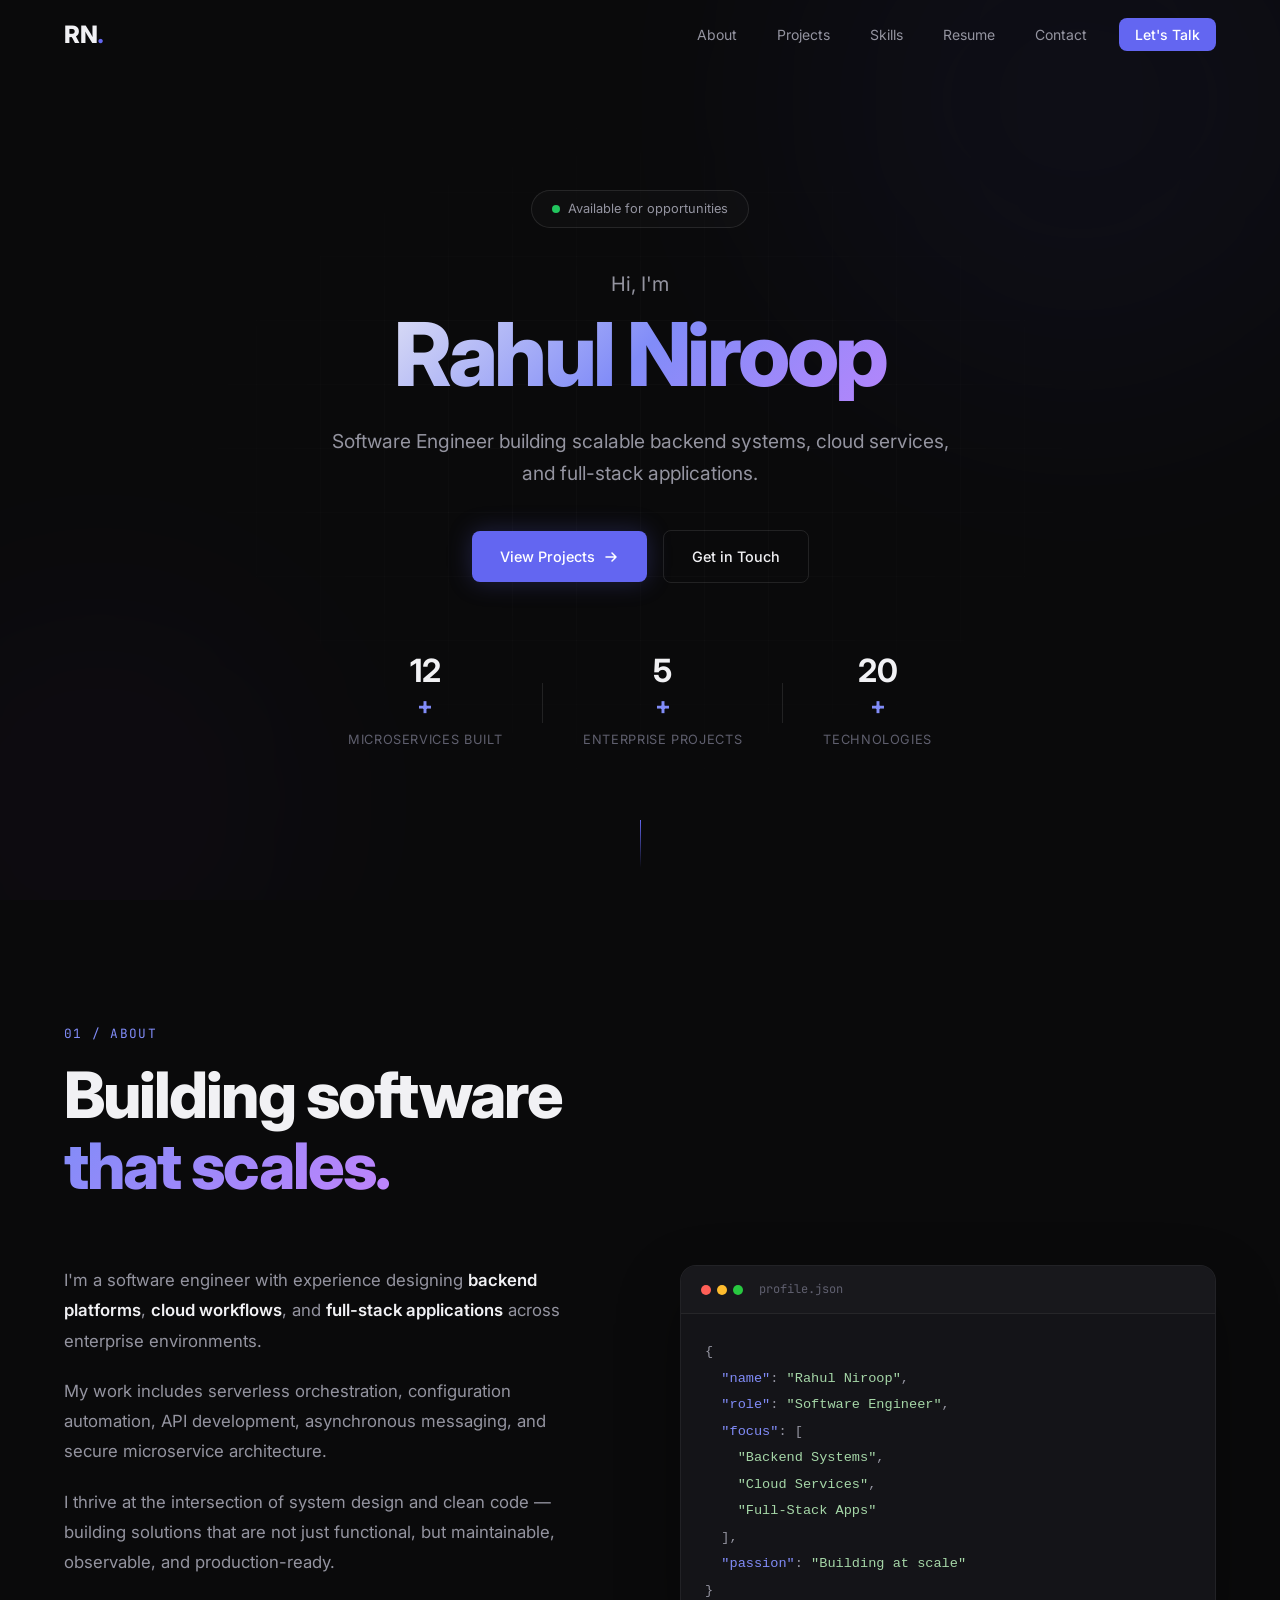
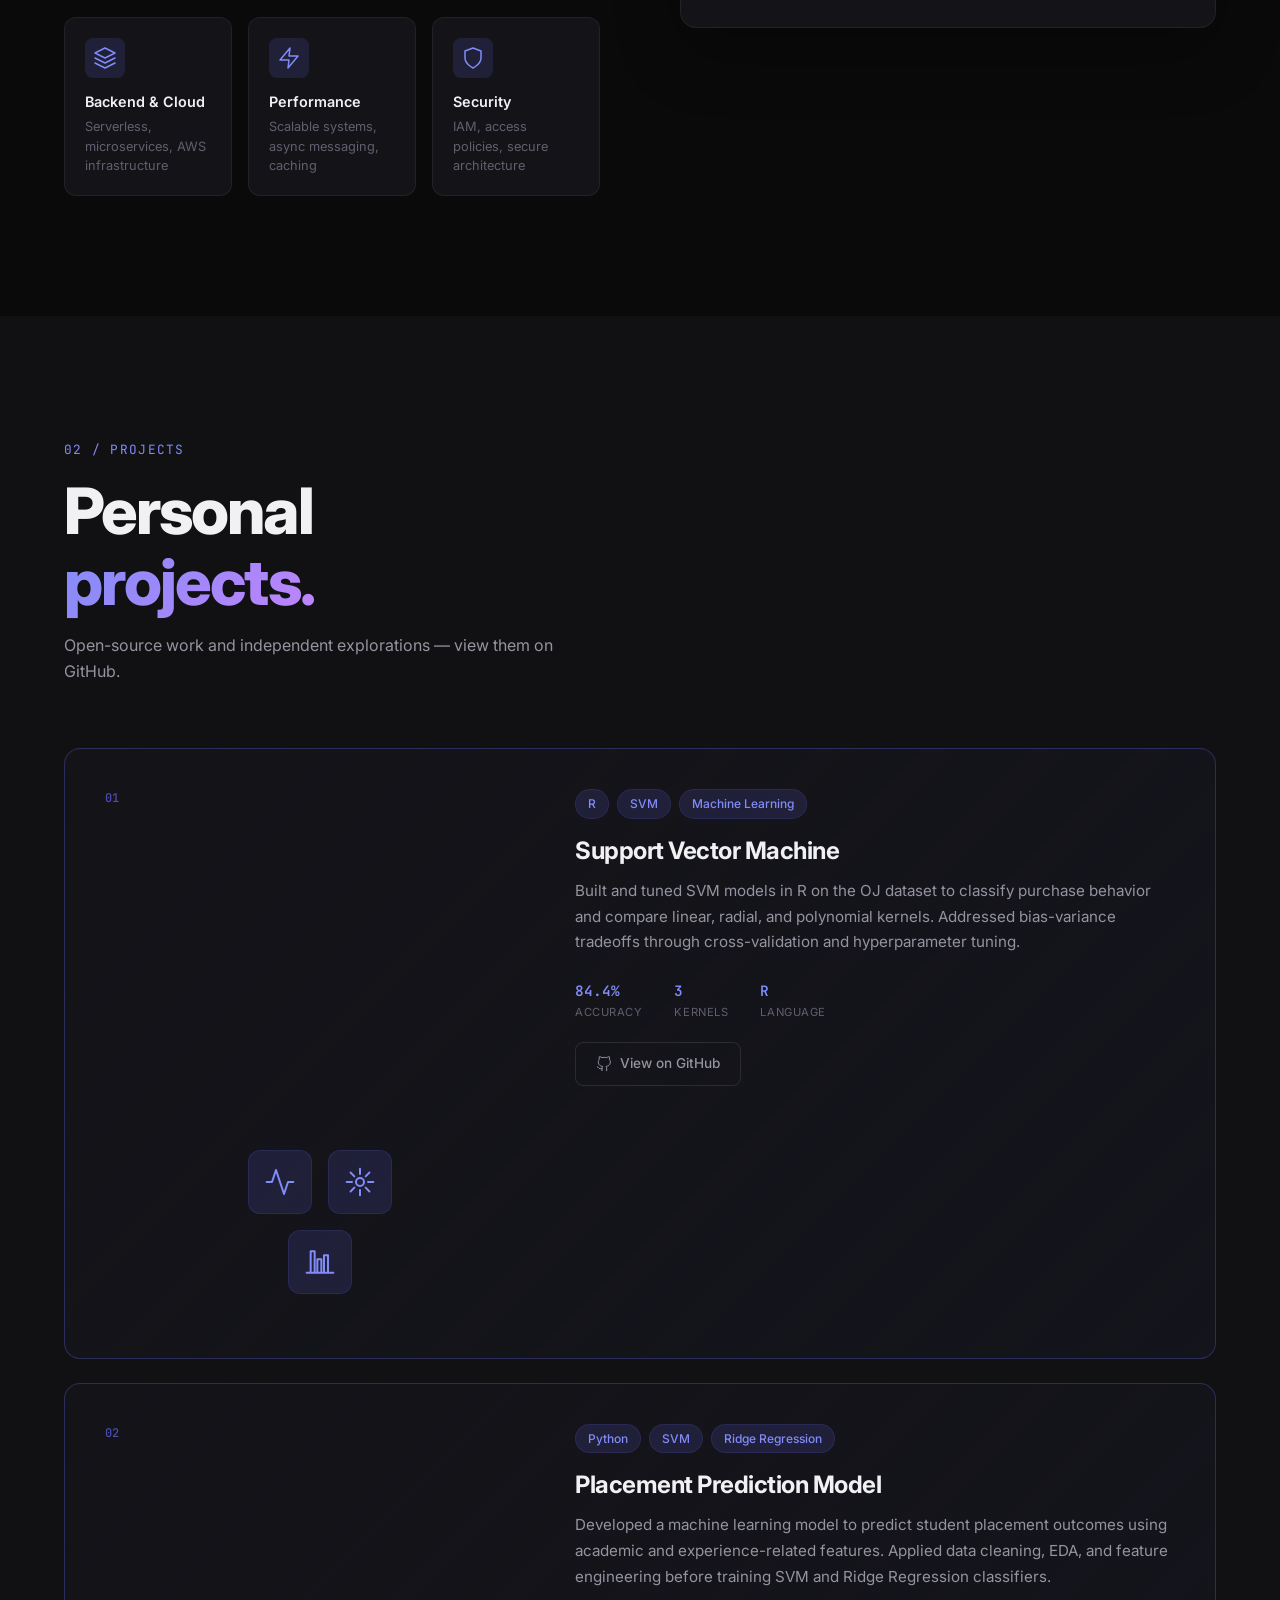
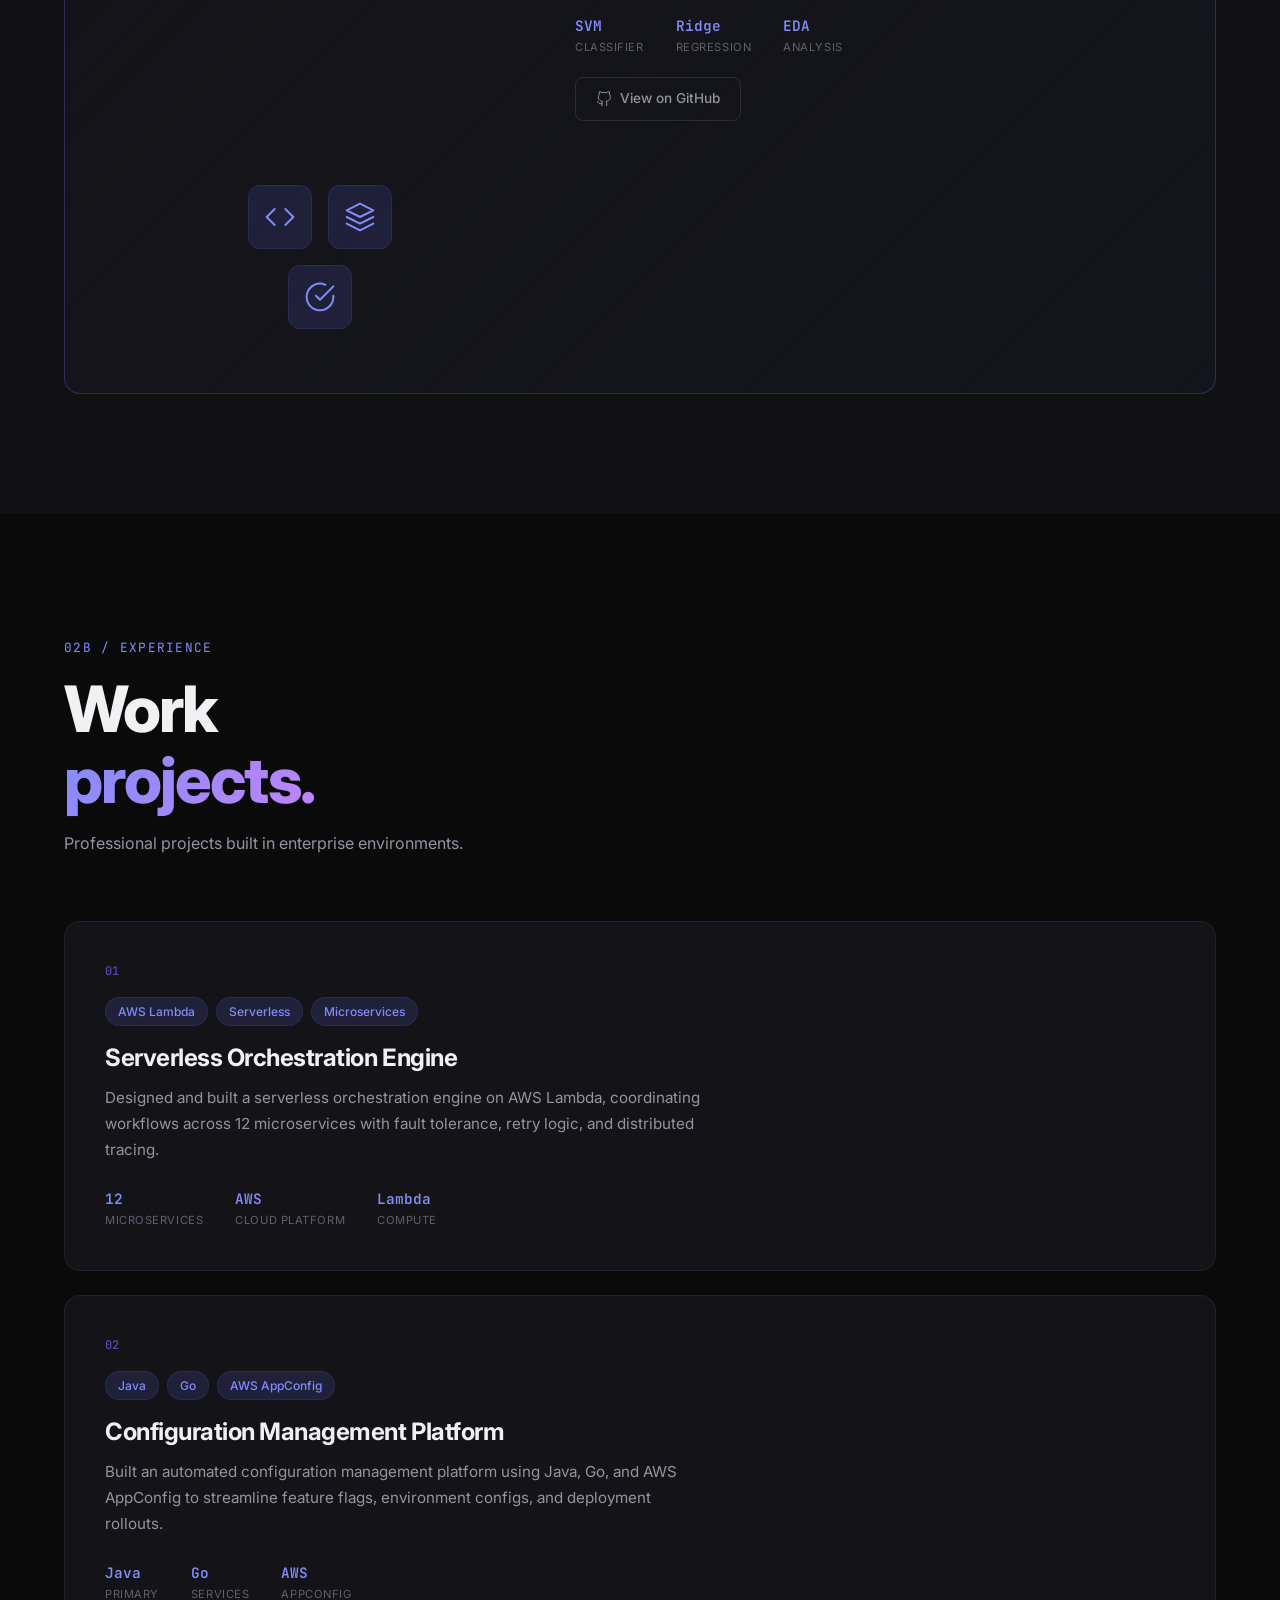
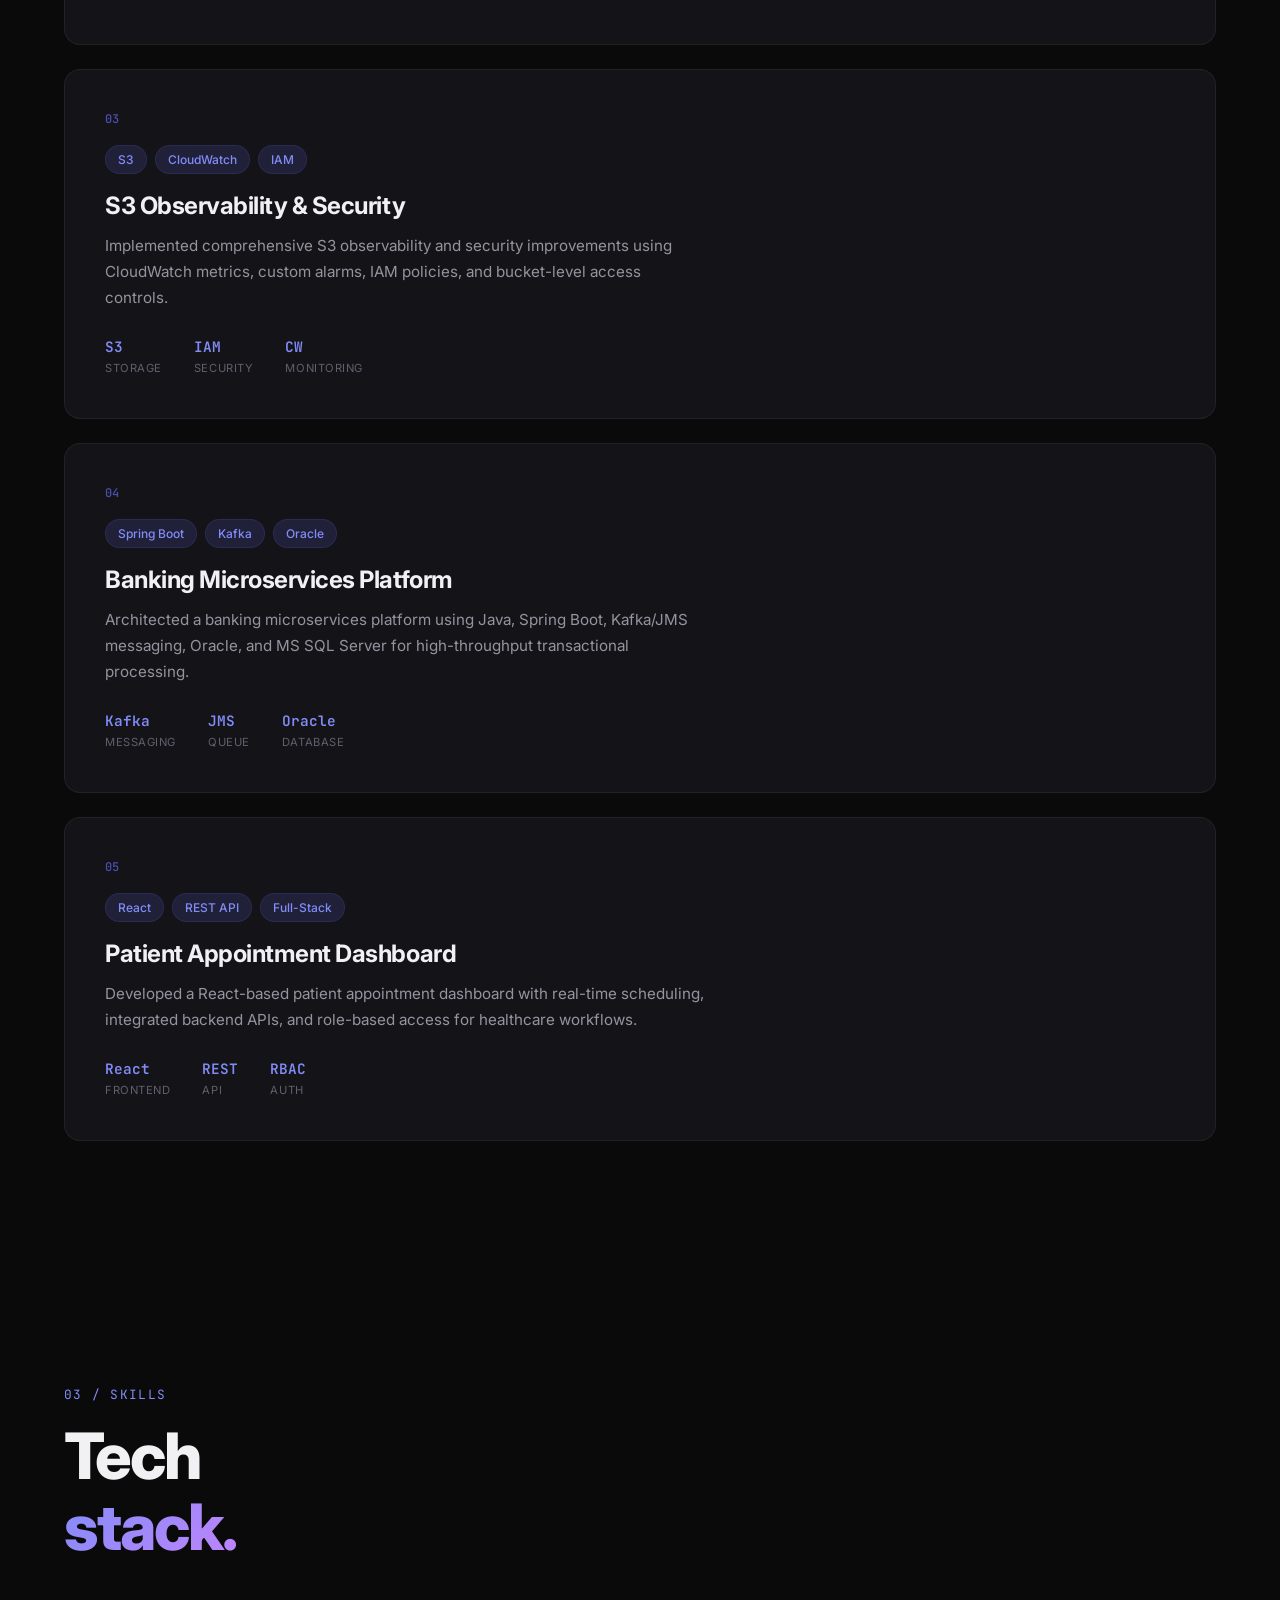
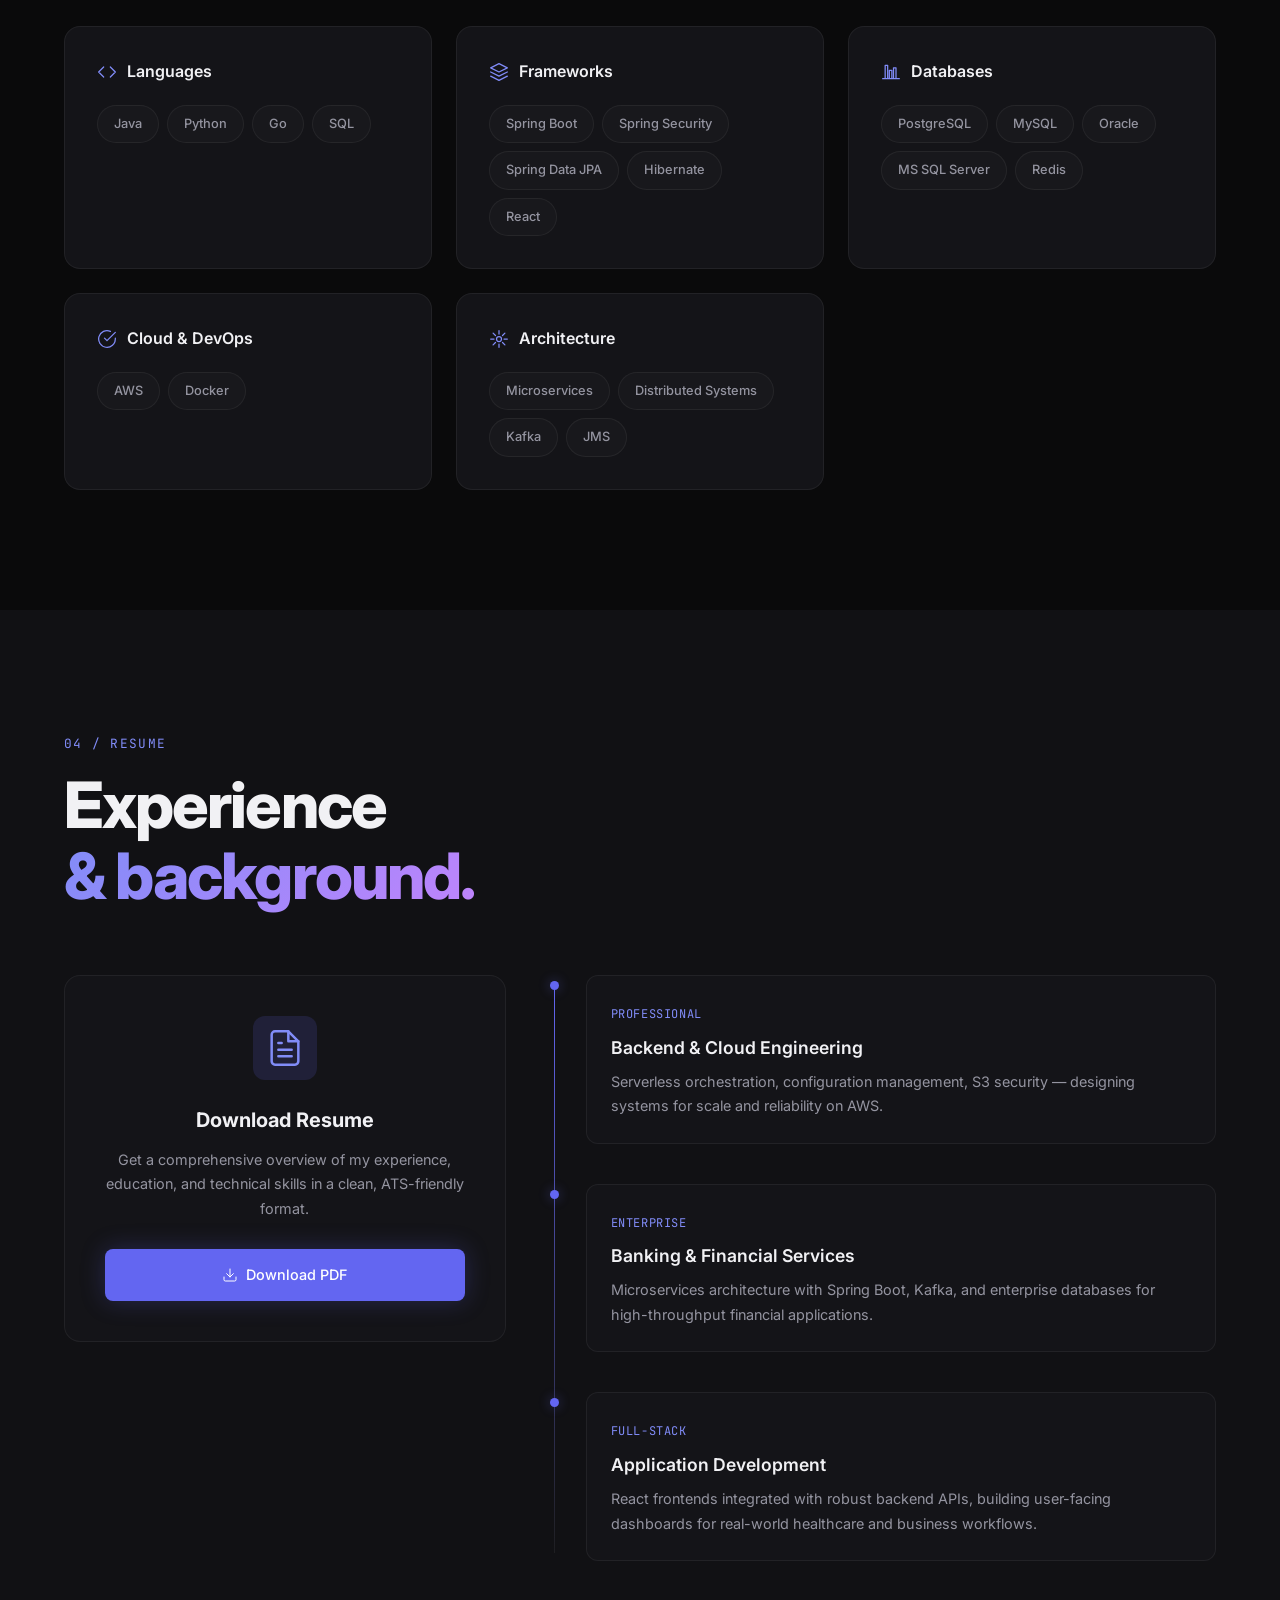
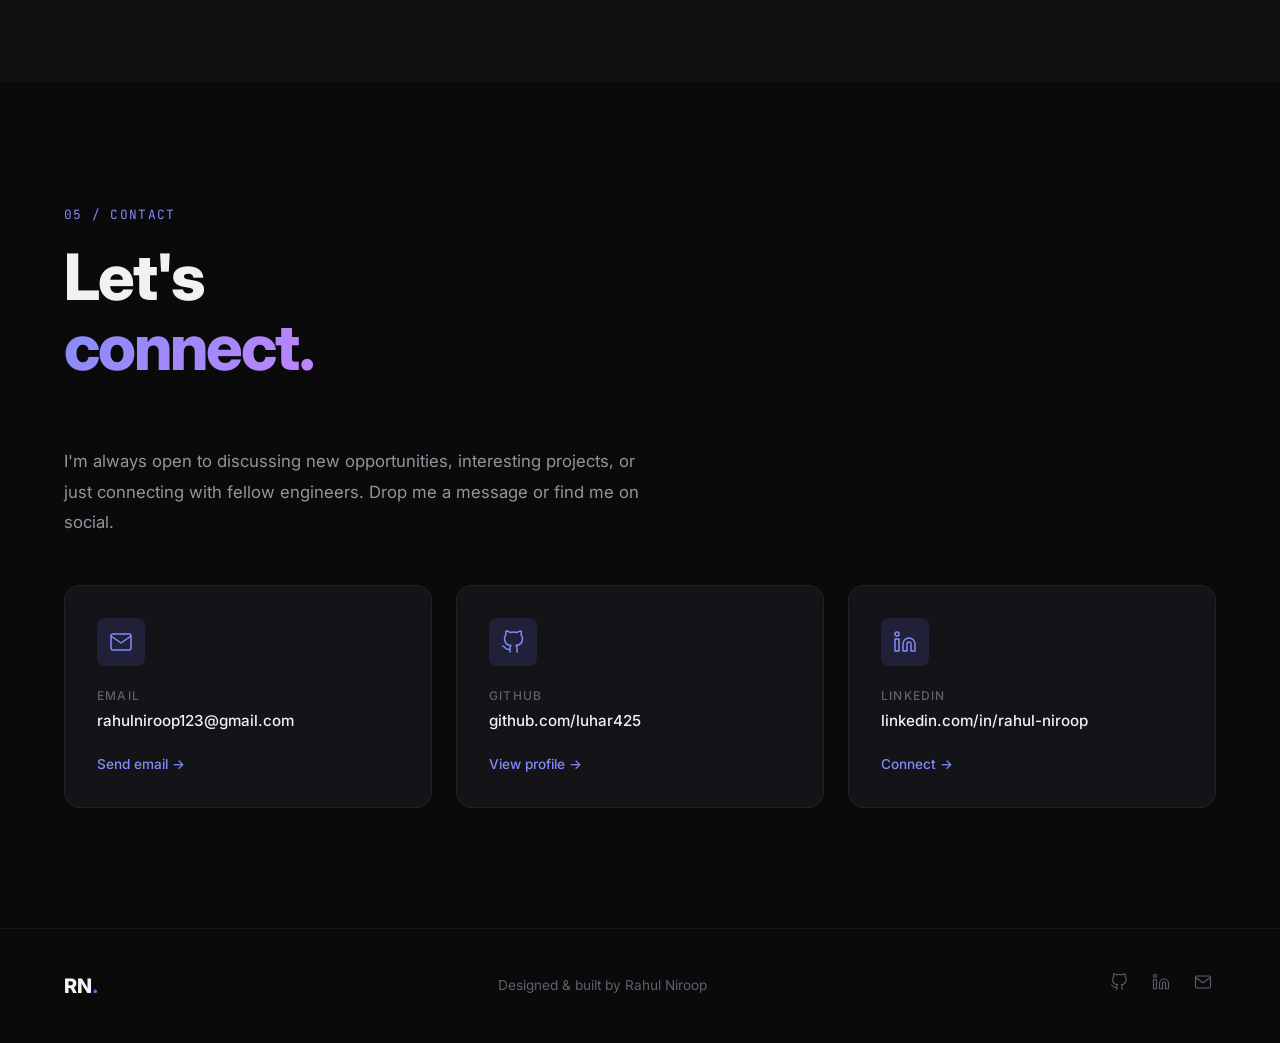
==== index.html @ 4ba99489 "Initial commit: portfolio website" ====
<!DOCTYPE html>
<html lang="en">
<head>
    <meta charset="UTF-8">
    <meta name="viewport" content="width=device-width, initial-scale=1.0">
    <meta name="description" content="Software Engineer portfolio — building scalable backend systems, cloud services, and full-stack applications.">
    <title>Rahul Niroop | Software Engineer</title>
    <link rel="preconnect" href="https://fonts.googleapis.com">
    <link rel="preconnect" href="https://fonts.gstatic.com" crossorigin>
    <link href="https://fonts.googleapis.com/css2?family=Inter:wght@300;400;500;600;700;800&family=JetBrains+Mono:wght@400;500&display=swap" rel="stylesheet">
    <link rel="stylesheet" href="styles.css">
</head>
<body>
    <!-- Navigation -->
    <nav class="navbar" id="navbar">
        <div class="nav-container">
            <a href="#hero" class="nav-logo">RN<span class="logo-dot">.</span></a>
            <button class="nav-toggle" id="nav-toggle" aria-label="Toggle navigation">
                <span></span>
                <span></span>
                <span></span>
            </button>
            <ul class="nav-menu" id="nav-menu">
                <li><a href="#about" class="nav-link">About</a></li>
                <li><a href="#projects" class="nav-link">Projects</a></li>
                <li><a href="#skills" class="nav-link">Skills</a></li>
                <li><a href="#resume" class="nav-link">Resume</a></li>
                <li><a href="#contact" class="nav-link">Contact</a></li>
                <li><a href="#contact" class="nav-link nav-cta">Let's Talk</a></li>
            </ul>
        </div>
    </nav>

    <!-- Hero Section -->
    <section class="hero" id="hero">
        <div class="hero-bg-grid"></div>
        <div class="hero-glow hero-glow-1"></div>
        <div class="hero-glow hero-glow-2"></div>
        <div class="hero-container">
            <div class="hero-badge">
                <span class="badge-dot"></span>
                Available for opportunities
            </div>
            <h1 class="hero-title">
                <span class="hero-greeting">Hi, I'm</span>
                <span class="hero-name">Rahul Niroop</span>
            </h1>
            <p class="hero-subtitle">Software Engineer building scalable backend systems, cloud services, and full-stack applications.</p>
            <div class="hero-actions">
                <a href="#projects" class="btn btn-primary" id="hero-projects-btn">
                    <span>View Projects</span>
                    <svg width="16" height="16" viewBox="0 0 16 16" fill="none"><path d="M3 8h10M9 4l4 4-4 4" stroke="currentColor" stroke-width="1.5" stroke-linecap="round" stroke-linejoin="round"/></svg>
                </a>
                <a href="#contact" class="btn btn-secondary" id="hero-contact-btn">
                    <span>Get in Touch</span>
                </a>
            </div>
            <div class="hero-stats">
                <div class="stat">
                    <span class="stat-number" data-target="12">0</span><span class="stat-suffix">+</span>
                    <span class="stat-label">Microservices Built</span>
                </div>
                <div class="stat-divider"></div>
                <div class="stat">
                    <span class="stat-number" data-target="5">0</span><span class="stat-suffix">+</span>
                    <span class="stat-label">Enterprise Projects</span>
                </div>
                <div class="stat-divider"></div>
                <div class="stat">
                    <span class="stat-number" data-target="20">0</span><span class="stat-suffix">+</span>
                    <span class="stat-label">Technologies</span>
                </div>
            </div>
        </div>
        <div class="scroll-indicator" id="scroll-indicator">
            <div class="scroll-line"></div>
        </div>
    </section>

    <!-- About Section -->
    <section class="section about" id="about">
        <div class="container">
            <div class="section-header">
                <span class="section-tag">01 / About</span>
                <h2 class="section-title">Building software<br><span class="text-gradient">that scales.</span></h2>
            </div>
            <div class="about-grid">
                <div class="about-content">
                    <p class="about-text">I'm a software engineer with experience designing <strong>backend platforms</strong>, <strong>cloud workflows</strong>, and <strong>full-stack applications</strong> across enterprise environments.</p>
                    <p class="about-text">My work includes serverless orchestration, configuration automation, API development, asynchronous messaging, and secure microservice architecture.</p>
                    <p class="about-text">I thrive at the intersection of system design and clean code — building solutions that are not just functional, but maintainable, observable, and production-ready.</p>
                    <div class="about-highlights">
                        <div class="highlight-card">
                            <div class="highlight-icon">
                                <svg width="24" height="24" viewBox="0 0 24 24" fill="none"><path d="M12 2L2 7l10 5 10-5-10-5zM2 17l10 5 10-5M2 12l10 5 10-5" stroke="currentColor" stroke-width="1.5" stroke-linecap="round" stroke-linejoin="round"/></svg>
                            </div>
                            <h3>Backend & Cloud</h3>
                            <p>Serverless, microservices, AWS infrastructure</p>
                        </div>
                        <div class="highlight-card">
                            <div class="highlight-icon">
                                <svg width="24" height="24" viewBox="0 0 24 24" fill="none"><path d="M13 2L3 14h9l-1 8 10-12h-9l1-8z" stroke="currentColor" stroke-width="1.5" stroke-linecap="round" stroke-linejoin="round"/></svg>
                            </div>
                            <h3>Performance</h3>
                            <p>Scalable systems, async messaging, caching</p>
                        </div>
                        <div class="highlight-card">
                            <div class="highlight-icon">
                                <svg width="24" height="24" viewBox="0 0 24 24" fill="none"><path d="M12 22s8-4 8-10V5l-8-3-8 3v7c0 6 8 10 8 10z" stroke="currentColor" stroke-width="1.5" stroke-linecap="round" stroke-linejoin="round"/></svg>
                            </div>
                            <h3>Security</h3>
                            <p>IAM, access policies, secure architecture</p>
                        </div>
                    </div>
                </div>
                <div class="about-visual">
                    <div class="code-window">
                        <div class="code-header">
                            <div class="code-dots">
                                <span></span><span></span><span></span>
                            </div>
                            <span class="code-filename">profile.json</span>
                        </div>
                        <pre class="code-body"><code>{
  <span class="code-key">"name"</span>: <span class="code-string">"Rahul Niroop"</span>,
  <span class="code-key">"role"</span>: <span class="code-string">"Software Engineer"</span>,
  <span class="code-key">"focus"</span>: [
    <span class="code-string">"Backend Systems"</span>,
    <span class="code-string">"Cloud Services"</span>,
    <span class="code-string">"Full-Stack Apps"</span>
  ],
  <span class="code-key">"passion"</span>: <span class="code-string">"Building at scale"</span>
}</code></pre>
                    </div>
                </div>
            </div>
        </div>
    </section>

    <!-- Personal Projects Section -->
    <section class="section projects" id="projects">
        <div class="container">
            <div class="section-header">
                <span class="section-tag">02 / Projects</span>
                <h2 class="section-title">Personal<br><span class="text-gradient">projects.</span></h2>
                <p class="section-subtitle">Open-source work and independent explorations — view them on GitHub.</p>
            </div>
            <div class="projects-grid">

                <article class="project-card project-card-featured" id="project-svm">
                    <div class="project-number">01</div>
                    <div class="project-content">
                        <div class="project-tags">
                            <span class="tag">R</span>
                            <span class="tag">SVM</span>
                            <span class="tag">Machine Learning</span>
                        </div>
                        <h3 class="project-title">Support Vector Machine</h3>
                        <p class="project-desc">Built and tuned SVM models in R on the OJ dataset to classify purchase behavior and compare linear, radial, and polynomial kernels. Addressed bias-variance tradeoffs through cross-validation and hyperparameter tuning.</p>
                        <div class="project-metrics">
                            <div class="metric">
                                <span class="metric-value">84.4%</span>
                                <span class="metric-label">Accuracy</span>
                            </div>
                            <div class="metric">
                                <span class="metric-value">3</span>
                                <span class="metric-label">Kernels</span>
                            </div>
                            <div class="metric">
                                <span class="metric-value">R</span>
                                <span class="metric-label">Language</span>
                            </div>
                        </div>
                        <a href="https://github.com/luhar425/rahul-/blob/b471e2664e73a3adaeaaee596d72c21e1a337215/machine%20learning/support_vector_machines.r" target="_blank" rel="noopener" class="project-link" id="svm-github-link">
                            <svg width="16" height="16" viewBox="0 0 24 24" fill="none"><path d="M9 19c-5 1.5-5-2.5-7-3m14 6v-3.87a3.37 3.37 0 00-.94-2.61c3.14-.35 6.44-1.54 6.44-7A5.44 5.44 0 0020 4.77 5.07 5.07 0 0019.91 1S18.73.65 16 2.48a13.38 13.38 0 00-7 0C6.27.65 5.09 1 5.09 1A5.07 5.07 0 005 4.77a5.44 5.44 0 00-1.5 3.78c0 5.42 3.3 6.61 6.44 7A3.37 3.37 0 009 18.13V22" stroke="currentColor" stroke-width="1.5" stroke-linecap="round" stroke-linejoin="round"/></svg>
                            <span>View on GitHub</span>
                        </a>
                    </div>
                    <div class="project-visual">
                        <div class="project-icon-grid">
                            <div class="p-icon"><svg width="32" height="32" viewBox="0 0 24 24" fill="none"><path d="M22 12h-4l-3 9L9 3l-3 9H2" stroke="currentColor" stroke-width="1.5" stroke-linecap="round" stroke-linejoin="round"/></svg></div>
                            <div class="p-icon"><svg width="32" height="32" viewBox="0 0 24 24" fill="none"><circle cx="12" cy="12" r="3" stroke="currentColor" stroke-width="1.5"/><path d="M12 2v4M12 18v4M4.93 4.93l2.83 2.83M16.24 16.24l2.83 2.83M2 12h4M18 12h4M4.93 19.07l2.83-2.83M16.24 7.76l2.83-2.83" stroke="currentColor" stroke-width="1.5" stroke-linecap="round"/></svg></div>
                            <div class="p-icon"><svg width="32" height="32" viewBox="0 0 24 24" fill="none"><path d="M2 20h20M5 20V4h3v16M10 20V10h3v10M15 20V7h3v13" stroke="currentColor" stroke-width="1.5" stroke-linecap="round" stroke-linejoin="round"/></svg></div>
                        </div>
                    </div>
                </article>

                <article class="project-card project-card-featured" id="project-placement">
                    <div class="project-number">02</div>
                    <div class="project-content">
                        <div class="project-tags">
                            <span class="tag">Python</span>
                            <span class="tag">SVM</span>
                            <span class="tag">Ridge Regression</span>
                        </div>
                        <h3 class="project-title">Placement Prediction Model</h3>
                        <p class="project-desc">Developed a machine learning model to predict student placement outcomes using academic and experience-related features. Applied data cleaning, EDA, and feature engineering before training SVM and Ridge Regression classifiers.</p>
                        <div class="project-metrics">
                            <div class="metric">
                                <span class="metric-value">SVM</span>
                                <span class="metric-label">Classifier</span>
                            </div>
                            <div class="metric">
                                <span class="metric-value">Ridge</span>
                                <span class="metric-label">Regression</span>
                            </div>
                            <div class="metric">
                                <span class="metric-value">EDA</span>
                                <span class="metric-label">Analysis</span>
                            </div>
                        </div>
                        <a href="https://github.com/luhar425/rahul-/blob/b471e2664e73a3adaeaaee596d72c21e1a337215/machine%20learning/support_vector_machines.r" target="_blank" rel="noopener" class="project-link" id="placement-github-link">
                            <svg width="16" height="16" viewBox="0 0 24 24" fill="none"><path d="M9 19c-5 1.5-5-2.5-7-3m14 6v-3.87a3.37 3.37 0 00-.94-2.61c3.14-.35 6.44-1.54 6.44-7A5.44 5.44 0 0020 4.77 5.07 5.07 0 0019.91 1S18.73.65 16 2.48a13.38 13.38 0 00-7 0C6.27.65 5.09 1 5.09 1A5.07 5.07 0 005 4.77a5.44 5.44 0 00-1.5 3.78c0 5.42 3.3 6.61 6.44 7A3.37 3.37 0 009 18.13V22" stroke="currentColor" stroke-width="1.5" stroke-linecap="round" stroke-linejoin="round"/></svg>
                            <span>View on GitHub</span>
                        </a>
                    </div>
                    <div class="project-visual">
                        <div class="project-icon-grid">
                            <div class="p-icon"><svg width="32" height="32" viewBox="0 0 24 24" fill="none"><path d="M16 18l6-6-6-6M8 6l-6 6 6 6" stroke="currentColor" stroke-width="1.5" stroke-linecap="round" stroke-linejoin="round"/></svg></div>
                            <div class="p-icon"><svg width="32" height="32" viewBox="0 0 24 24" fill="none"><path d="M12 2L2 7l10 5 10-5-10-5zM2 17l10 5 10-5M2 12l10 5 10-5" stroke="currentColor" stroke-width="1.5" stroke-linecap="round" stroke-linejoin="round"/></svg></div>
                            <div class="p-icon"><svg width="32" height="32" viewBox="0 0 24 24" fill="none"><path d="M22 11.08V12a10 10 0 11-5.93-9.14" stroke="currentColor" stroke-width="1.5" stroke-linecap="round" stroke-linejoin="round"/><path d="M22 4L12 14.01l-3-3" stroke="currentColor" stroke-width="1.5" stroke-linecap="round" stroke-linejoin="round"/></svg></div>
                        </div>
                    </div>
                </article>

            </div>
        </div>
    </section>

    <!-- Work Projects Section -->
    <section class="section projects work-projects" id="work-projects">
        <div class="container">
            <div class="section-header">
                <span class="section-tag">02b / Experience</span>
                <h2 class="section-title">Work<br><span class="text-gradient">projects.</span></h2>
                <p class="section-subtitle">Professional projects built in enterprise environments.</p>
            </div>
            <div class="projects-grid">

                <article class="project-card" id="project-1">
                    <div class="project-number">01</div>
                    <div class="project-content">
                        <div class="project-tags">
                            <span class="tag">AWS Lambda</span>
                            <span class="tag">Serverless</span>
                            <span class="tag">Microservices</span>
                        </div>
                        <h3 class="project-title">Serverless Orchestration Engine</h3>
                        <p class="project-desc">Designed and built a serverless orchestration engine on AWS Lambda, coordinating workflows across 12 microservices with fault tolerance, retry logic, and distributed tracing.</p>
                        <div class="project-metrics">
                            <div class="metric">
                                <span class="metric-value">12</span>
                                <span class="metric-label">Microservices</span>
                            </div>
                            <div class="metric">
                                <span class="metric-value">AWS</span>
                                <span class="metric-label">Cloud Platform</span>
                            </div>
                            <div class="metric">
                                <span class="metric-value">Lambda</span>
                                <span class="metric-label">Compute</span>
                            </div>
                        </div>
                    </div>
                </article>

                <article class="project-card" id="project-2">
                    <div class="project-number">02</div>
                    <div class="project-content">
                        <div class="project-tags">
                            <span class="tag">Java</span>
                            <span class="tag">Go</span>
                            <span class="tag">AWS AppConfig</span>
                        </div>
                        <h3 class="project-title">Configuration Management Platform</h3>
                        <p class="project-desc">Built an automated configuration management platform using Java, Go, and AWS AppConfig to streamline feature flags, environment configs, and deployment rollouts.</p>
                        <div class="project-metrics">
                            <div class="metric">
                                <span class="metric-value">Java</span>
                                <span class="metric-label">Primary</span>
                            </div>
                            <div class="metric">
                                <span class="metric-value">Go</span>
                                <span class="metric-label">Services</span>
                            </div>
                            <div class="metric">
                                <span class="metric-value">AWS</span>
                                <span class="metric-label">AppConfig</span>
                            </div>
                        </div>
                    </div>
                </article>

                <article class="project-card" id="project-3">
                    <div class="project-number">03</div>
                    <div class="project-content">
                        <div class="project-tags">
                            <span class="tag">S3</span>
                            <span class="tag">CloudWatch</span>
                            <span class="tag">IAM</span>
                        </div>
                        <h3 class="project-title">S3 Observability &amp; Security</h3>
                        <p class="project-desc">Implemented comprehensive S3 observability and security improvements using CloudWatch metrics, custom alarms, IAM policies, and bucket-level access controls.</p>
                        <div class="project-metrics">
                            <div class="metric">
                                <span class="metric-value">S3</span>
                                <span class="metric-label">Storage</span>
                            </div>
                            <div class="metric">
                                <span class="metric-value">IAM</span>
                                <span class="metric-label">Security</span>
                            </div>
                            <div class="metric">
                                <span class="metric-value">CW</span>
                                <span class="metric-label">Monitoring</span>
                            </div>
                        </div>
                    </div>
                </article>

                <article class="project-card" id="project-4">
                    <div class="project-number">04</div>
                    <div class="project-content">
                        <div class="project-tags">
                            <span class="tag">Spring Boot</span>
                            <span class="tag">Kafka</span>
                            <span class="tag">Oracle</span>
                        </div>
                        <h3 class="project-title">Banking Microservices Platform</h3>
                        <p class="project-desc">Architected a banking microservices platform using Java, Spring Boot, Kafka/JMS messaging, Oracle, and MS SQL Server for high-throughput transactional processing.</p>
                        <div class="project-metrics">
                            <div class="metric">
                                <span class="metric-value">Kafka</span>
                                <span class="metric-label">Messaging</span>
                            </div>
                            <div class="metric">
                                <span class="metric-value">JMS</span>
                                <span class="metric-label">Queue</span>
                            </div>
                            <div class="metric">
                                <span class="metric-value">Oracle</span>
                                <span class="metric-label">Database</span>
                            </div>
                        </div>
                    </div>
                </article>

                <article class="project-card" id="project-5">
                    <div class="project-number">05</div>
                    <div class="project-content">
                        <div class="project-tags">
                            <span class="tag">React</span>
                            <span class="tag">REST API</span>
                            <span class="tag">Full-Stack</span>
                        </div>
                        <h3 class="project-title">Patient Appointment Dashboard</h3>
                        <p class="project-desc">Developed a React-based patient appointment dashboard with real-time scheduling, integrated backend APIs, and role-based access for healthcare workflows.</p>
                        <div class="project-metrics">
                            <div class="metric">
                                <span class="metric-value">React</span>
                                <span class="metric-label">Frontend</span>
                            </div>
                            <div class="metric">
                                <span class="metric-value">REST</span>
                                <span class="metric-label">API</span>
                            </div>
                            <div class="metric">
                                <span class="metric-value">RBAC</span>
                                <span class="metric-label">Auth</span>
                            </div>
                        </div>
                    </div>
                </article>

            </div>
        </div>
    </section>

    <!-- Skills Section -->
    <section class="section skills" id="skills">
        <div class="container">
            <div class="section-header">
                <span class="section-tag">03 / Skills</span>
                <h2 class="section-title">Tech<br><span class="text-gradient">stack.</span></h2>
            </div>
            <div class="skills-grid">
                <div class="skill-category">
                    <h3 class="skill-category-title">
                        <svg width="20" height="20" viewBox="0 0 24 24" fill="none"><path d="M16 18l6-6-6-6M8 6l-6 6 6 6" stroke="currentColor" stroke-width="1.5" stroke-linecap="round" stroke-linejoin="round"/></svg>
                        Languages
                    </h3>
                    <div class="skill-pills">
                        <span class="skill-pill">Java</span>
                        <span class="skill-pill">Python</span>
                        <span class="skill-pill">Go</span>
                        <span class="skill-pill">SQL</span>
                    </div>
                </div>
                <div class="skill-category">
                    <h3 class="skill-category-title">
                        <svg width="20" height="20" viewBox="0 0 24 24" fill="none"><path d="M12 2L2 7l10 5 10-5-10-5zM2 17l10 5 10-5M2 12l10 5 10-5" stroke="currentColor" stroke-width="1.5" stroke-linecap="round" stroke-linejoin="round"/></svg>
                        Frameworks
                    </h3>
                    <div class="skill-pills">
                        <span class="skill-pill">Spring Boot</span>
                        <span class="skill-pill">Spring Security</span>
                        <span class="skill-pill">Spring Data JPA</span>
                        <span class="skill-pill">Hibernate</span>
                        <span class="skill-pill">React</span>
                    </div>
                </div>
                <div class="skill-category">
                    <h3 class="skill-category-title">
                        <svg width="20" height="20" viewBox="0 0 24 24" fill="none"><path d="M2 20h20M5 20V4h3v16M10 20V10h3v10M15 20V7h3v13" stroke="currentColor" stroke-width="1.5" stroke-linecap="round" stroke-linejoin="round"/></svg>
                        Databases
                    </h3>
                    <div class="skill-pills">
                        <span class="skill-pill">PostgreSQL</span>
                        <span class="skill-pill">MySQL</span>
                        <span class="skill-pill">Oracle</span>
                        <span class="skill-pill">MS SQL Server</span>
                        <span class="skill-pill">Redis</span>
                    </div>
                </div>
                <div class="skill-category">
                    <h3 class="skill-category-title">
                        <svg width="20" height="20" viewBox="0 0 24 24" fill="none"><path d="M22 11.08V12a10 10 0 11-5.93-9.14" stroke="currentColor" stroke-width="1.5" stroke-linecap="round" stroke-linejoin="round"/><path d="M22 4L12 14.01l-3-3" stroke="currentColor" stroke-width="1.5" stroke-linecap="round" stroke-linejoin="round"/></svg>
                        Cloud & DevOps
                    </h3>
                    <div class="skill-pills">
                        <span class="skill-pill">AWS</span>
                        <span class="skill-pill">Docker</span>
                    </div>
                </div>
                <div class="skill-category">
                    <h3 class="skill-category-title">
                        <svg width="20" height="20" viewBox="0 0 24 24" fill="none"><circle cx="12" cy="12" r="3" stroke="currentColor" stroke-width="1.5"/><path d="M12 2v4M12 18v4M4.93 4.93l2.83 2.83M16.24 16.24l2.83 2.83M2 12h4M18 12h4M4.93 19.07l2.83-2.83M16.24 7.76l2.83-2.83" stroke="currentColor" stroke-width="1.5" stroke-linecap="round"/></svg>
                        Architecture
                    </h3>
                    <div class="skill-pills">
                        <span class="skill-pill">Microservices</span>
                        <span class="skill-pill">Distributed Systems</span>
                        <span class="skill-pill">Kafka</span>
                        <span class="skill-pill">JMS</span>
                    </div>
                </div>
            </div>
        </div>
    </section>

    <!-- Resume Section -->
    <section class="section resume" id="resume">
        <div class="container">
            <div class="section-header">
                <span class="section-tag">04 / Resume</span>
                <h2 class="section-title">Experience<br><span class="text-gradient">& background.</span></h2>
            </div>
            <div class="resume-content">
                <div class="resume-card">
                    <div class="resume-icon">
                        <svg width="40" height="40" viewBox="0 0 24 24" fill="none"><path d="M14 2H6a2 2 0 00-2 2v16a2 2 0 002 2h12a2 2 0 002-2V8z" stroke="currentColor" stroke-width="1.5" stroke-linecap="round" stroke-linejoin="round"/><path d="M14 2v6h6M16 13H8M16 17H8M10 9H8" stroke="currentColor" stroke-width="1.5" stroke-linecap="round" stroke-linejoin="round"/></svg>
                    </div>
                    <h3>Download Resume</h3>
                    <p>Get a comprehensive overview of my experience, education, and technical skills in a clean, ATS-friendly format.</p>
                    <a href="#" class="btn btn-primary resume-btn" id="download-resume-btn">
                        <svg width="16" height="16" viewBox="0 0 24 24" fill="none"><path d="M21 15v4a2 2 0 01-2 2H5a2 2 0 01-2-2v-4M7 10l5 5 5-5M12 15V3" stroke="currentColor" stroke-width="1.5" stroke-linecap="round" stroke-linejoin="round"/></svg>
                        <span>Download PDF</span>
                    </a>
                </div>
                <div class="resume-timeline">
                    <div class="timeline-item">
                        <div class="timeline-marker"></div>
                        <div class="timeline-content">
                            <span class="timeline-period">Professional</span>
                            <h4>Backend & Cloud Engineering</h4>
                            <p>Serverless orchestration, configuration management, S3 security — designing systems for scale and reliability on AWS.</p>
                        </div>
                    </div>
                    <div class="timeline-item">
                        <div class="timeline-marker"></div>
                        <div class="timeline-content">
                            <span class="timeline-period">Enterprise</span>
                            <h4>Banking & Financial Services</h4>
                            <p>Microservices architecture with Spring Boot, Kafka, and enterprise databases for high-throughput financial applications.</p>
                        </div>
                    </div>
                    <div class="timeline-item">
                        <div class="timeline-marker"></div>
                        <div class="timeline-content">
                            <span class="timeline-period">Full-Stack</span>
                            <h4>Application Development</h4>
                            <p>React frontends integrated with robust backend APIs, building user-facing dashboards for real-world healthcare and business workflows.</p>
                        </div>
                    </div>
                </div>
            </div>
        </div>
    </section>

    <!-- Contact Section -->
    <section class="section contact" id="contact">
        <div class="container">
            <div class="section-header">
                <span class="section-tag">05 / Contact</span>
                <h2 class="section-title">Let's<br><span class="text-gradient">connect.</span></h2>
            </div>
            <div class="contact-content">
                <p class="contact-intro">I'm always open to discussing new opportunities, interesting projects, or just connecting with fellow engineers. Drop me a message or find me on social.</p>
                <div class="contact-grid">
                    <a href="mailto:rahulniroop123@gmail.com" class="contact-card" id="contact-email">
                        <div class="contact-card-icon">
                            <svg width="24" height="24" viewBox="0 0 24 24" fill="none"><path d="M4 4h16c1.1 0 2 .9 2 2v12c0 1.1-.9 2-2 2H4c-1.1 0-2-.9-2-2V6c0-1.1.9-2 2-2z" stroke="currentColor" stroke-width="1.5" stroke-linecap="round" stroke-linejoin="round"/><path d="M22 6l-10 7L2 6" stroke="currentColor" stroke-width="1.5" stroke-linecap="round" stroke-linejoin="round"/></svg>
                        </div>
                        <span class="contact-card-label">Email</span>
                        <span class="contact-card-value">rahulniroop123@gmail.com</span>
                        <span class="contact-card-action">Send email →</span>
                    </a>
                    <a href="https://github.com/luhar425" target="_blank" rel="noopener" class="contact-card" id="contact-github">
                        <div class="contact-card-icon">
                            <svg width="24" height="24" viewBox="0 0 24 24" fill="none"><path d="M9 19c-5 1.5-5-2.5-7-3m14 6v-3.87a3.37 3.37 0 00-.94-2.61c3.14-.35 6.44-1.54 6.44-7A5.44 5.44 0 0020 4.77 5.07 5.07 0 0019.91 1S18.73.65 16 2.48a13.38 13.38 0 00-7 0C6.27.65 5.09 1 5.09 1A5.07 5.07 0 005 4.77a5.44 5.44 0 00-1.5 3.78c0 5.42 3.3 6.61 6.44 7A3.37 3.37 0 009 18.13V22" stroke="currentColor" stroke-width="1.5" stroke-linecap="round" stroke-linejoin="round"/></svg>
                        </div>
                        <span class="contact-card-label">GitHub</span>
                        <span class="contact-card-value">github.com/luhar425</span>
                        <span class="contact-card-action">View profile →</span>
                    </a>
                    <a href="https://www.linkedin.com/in/rahul-niroop-9697711b2" target="_blank" rel="noopener" class="contact-card" id="contact-linkedin">
                        <div class="contact-card-icon">
                            <svg width="24" height="24" viewBox="0 0 24 24" fill="none"><path d="M16 8a6 6 0 016 6v7h-4v-7a2 2 0 00-2-2 2 2 0 00-2 2v7h-4v-7a6 6 0 016-6z" stroke="currentColor" stroke-width="1.5" stroke-linecap="round" stroke-linejoin="round"/><rect x="2" y="9" width="4" height="12" stroke="currentColor" stroke-width="1.5" stroke-linecap="round" stroke-linejoin="round"/><circle cx="4" cy="4" r="2" stroke="currentColor" stroke-width="1.5" stroke-linecap="round" stroke-linejoin="round"/></svg>
                        </div>
                        <span class="contact-card-label">LinkedIn</span>
                        <span class="contact-card-value">linkedin.com/in/rahul-niroop</span>
                        <span class="contact-card-action">Connect →</span>
                    </a>
                </div>
            </div>
        </div>
    </section>

    <!-- Footer -->
    <footer class="footer">
        <div class="container">
            <div class="footer-content">
                <span class="footer-logo">RN<span class="logo-dot">.</span></span>
                <p class="footer-text">Designed & built by Rahul Niroop</p>
                <div class="footer-links">
                    <a href="https://github.com/luhar425" target="_blank" rel="noopener" aria-label="GitHub">
                        <svg width="18" height="18" viewBox="0 0 24 24" fill="none"><path d="M9 19c-5 1.5-5-2.5-7-3m14 6v-3.87a3.37 3.37 0 00-.94-2.61c3.14-.35 6.44-1.54 6.44-7A5.44 5.44 0 0020 4.77 5.07 5.07 0 0019.91 1S18.73.65 16 2.48a13.38 13.38 0 00-7 0C6.27.65 5.09 1 5.09 1A5.07 5.07 0 005 4.77a5.44 5.44 0 00-1.5 3.78c0 5.42 3.3 6.61 6.44 7A3.37 3.37 0 009 18.13V22" stroke="currentColor" stroke-width="1.5" stroke-linecap="round" stroke-linejoin="round"/></svg>
                    </a>
                    <a href="https://www.linkedin.com/in/rahul-niroop-9697711b2" target="_blank" rel="noopener" aria-label="LinkedIn">
                        <svg width="18" height="18" viewBox="0 0 24 24" fill="none"><path d="M16 8a6 6 0 016 6v7h-4v-7a2 2 0 00-2-2 2 2 0 00-2 2v7h-4v-7a6 6 0 016-6z" stroke="currentColor" stroke-width="1.5" stroke-linecap="round" stroke-linejoin="round"/><rect x="2" y="9" width="4" height="12" stroke="currentColor" stroke-width="1.5" stroke-linecap="round" stroke-linejoin="round"/><circle cx="4" cy="4" r="2" stroke="currentColor" stroke-width="1.5" stroke-linecap="round" stroke-linejoin="round"/></svg>
                    </a>
                    <a href="mailto:rahulniroop123@gmail.com" aria-label="Email">
                        <svg width="18" height="18" viewBox="0 0 24 24" fill="none"><path d="M4 4h16c1.1 0 2 .9 2 2v12c0 1.1-.9 2-2 2H4c-1.1 0-2-.9-2-2V6c0-1.1.9-2 2-2z" stroke="currentColor" stroke-width="1.5" stroke-linecap="round" stroke-linejoin="round"/><path d="M22 6l-10 7L2 6" stroke="currentColor" stroke-width="1.5" stroke-linecap="round" stroke-linejoin="round"/></svg>
                    </a>
                </div>
            </div>
        </div>
    </footer>

    <script src="script.js"></script>
</body>
</html>
---- styles.css ----
/* ===================================
   Design Tokens & Variables
   =================================== */
:root {
    /* Colors - Dark Neutral Theme */
    --bg-primary: #0a0a0b;
    --bg-secondary: #111114;
    --bg-tertiary: #18181c;
    --bg-card: #141418;
    --bg-card-hover: #1a1a1f;
    
    --border-primary: rgba(255, 255, 255, 0.06);
    --border-secondary: rgba(255, 255, 255, 0.1);
    --border-accent: rgba(99, 102, 241, 0.3);
    
    --text-primary: #f1f1f4;
    --text-secondary: #9494a0;
    --text-tertiary: #5f5f6e;
    
    /* Accent - Indigo/Violet */
    --accent-primary: #6366f1;
    --accent-secondary: #818cf8;
    --accent-glow: rgba(99, 102, 241, 0.15);
    --accent-gradient: linear-gradient(135deg, #6366f1 0%, #a78bfa 50%, #c084fc 100%);
    --accent-gradient-text: linear-gradient(135deg, #818cf8 0%, #c084fc 100%);
    
    /* Typography */
    --font-primary: 'Inter', -apple-system, BlinkMacSystemFont, sans-serif;
    --font-mono: 'JetBrains Mono', monospace;
    
    /* Spacing */
    --section-padding: 120px;
    --container-max: 1200px;
    --container-padding: 24px;
    
    /* Transitions */
    --transition-fast: 0.15s ease;
    --transition-medium: 0.3s ease;
    --transition-slow: 0.5s cubic-bezier(0.4, 0, 0.2, 1);
    
    /* Border radius */
    --radius-sm: 8px;
    --radius-md: 12px;
    --radius-lg: 16px;
    --radius-xl: 24px;
}

/* ===================================
   Reset & Base
   =================================== */
*, *::before, *::after {
    margin: 0;
    padding: 0;
    box-sizing: border-box;
}

html {
    scroll-behavior: smooth;
    -webkit-font-smoothing: antialiased;
    -moz-osx-font-smoothing: grayscale;
}

body {
    font-family: var(--font-primary);
    background-color: var(--bg-primary);
    color: var(--text-primary);
    line-height: 1.6;
    overflow-x: hidden;
}

a {
    text-decoration: none;
    color: inherit;
}

img {
    max-width: 100%;
    display: block;
}

/* ===================================
   Utility Classes
   =================================== */
.container {
    max-width: var(--container-max);
    margin: 0 auto;
    padding: 0 var(--container-padding);
}

.text-gradient {
    background: var(--accent-gradient-text);
    -webkit-background-clip: text;
    -webkit-text-fill-color: transparent;
    background-clip: text;
}

.section {
    padding: var(--section-padding) 0;
    position: relative;
}

.section-header {
    margin-bottom: 64px;
}

.section-tag {
    display: inline-block;
    font-family: var(--font-mono);
    font-size: 0.8rem;
    color: var(--accent-secondary);
    letter-spacing: 0.1em;
    text-transform: uppercase;
    margin-bottom: 16px;
}

.section-title {
    font-size: clamp(2.5rem, 5vw, 4rem);
    font-weight: 800;
    line-height: 1.1;
    letter-spacing: -0.03em;
}

/* ===================================
   Buttons
   =================================== */
.btn {
    display: inline-flex;
    align-items: center;
    gap: 8px;
    padding: 14px 28px;
    border-radius: var(--radius-sm);
    font-family: var(--font-primary);
    font-size: 0.9rem;
    font-weight: 500;
    transition: all var(--transition-medium);
    cursor: pointer;
    border: none;
    position: relative;
    overflow: hidden;
}

.btn-primary {
    background: var(--accent-primary);
    color: #fff;
    box-shadow: 0 0 24px rgba(99, 102, 241, 0.25);
}

.btn-primary:hover {
    background: var(--accent-secondary);
    box-shadow: 0 0 40px rgba(99, 102, 241, 0.35);
    transform: translateY(-2px);
}

.btn-secondary {
    background: transparent;
    color: var(--text-primary);
    border: 1px solid var(--border-secondary);
}

.btn-secondary:hover {
    border-color: var(--accent-primary);
    color: var(--accent-secondary);
    transform: translateY(-2px);
}

/* ===================================
   Navigation
   =================================== */
.navbar {
    position: fixed;
    top: 0;
    left: 0;
    right: 0;
    z-index: 1000;
    padding: 16px 0;
    transition: all var(--transition-medium);
    background: transparent;
}

.navbar.scrolled {
    background: rgba(10, 10, 11, 0.85);
    backdrop-filter: blur(20px);
    -webkit-backdrop-filter: blur(20px);
    border-bottom: 1px solid var(--border-primary);
    padding: 12px 0;
}

.nav-container {
    max-width: var(--container-max);
    margin: 0 auto;
    padding: 0 var(--container-padding);
    display: flex;
    align-items: center;
    justify-content: space-between;
}

.nav-logo {
    font-size: 1.5rem;
    font-weight: 800;
    letter-spacing: -0.02em;
    color: var(--text-primary);
}

.logo-dot {
    color: var(--accent-primary);
}

.nav-menu {
    display: flex;
    align-items: center;
    gap: 8px;
    list-style: none;
}

.nav-link {
    padding: 8px 16px;
    font-size: 0.875rem;
    font-weight: 400;
    color: var(--text-secondary);
    border-radius: var(--radius-sm);
    transition: all var(--transition-fast);
}

.nav-link:hover {
    color: var(--text-primary);
    background: rgba(255, 255, 255, 0.04);
}

.nav-cta {
    background: var(--accent-primary);
    color: #fff !important;
    font-weight: 500;
    margin-left: 8px;
}

.nav-cta:hover {
    background: var(--accent-secondary) !important;
}

.nav-toggle {
    display: none;
    flex-direction: column;
    gap: 5px;
    background: none;
    border: none;
    cursor: pointer;
    padding: 4px;
    z-index: 1001;
}

.nav-toggle span {
    display: block;
    width: 24px;
    height: 2px;
    background: var(--text-primary);
    border-radius: 2px;
    transition: all var(--transition-medium);
}

/* ===================================
   Hero Section
   =================================== */
.hero {
    min-height: 100vh;
    display: flex;
    align-items: center;
    justify-content: center;
    position: relative;
    overflow: hidden;
    padding: 120px 0 80px;
}

.hero-bg-grid {
    position: absolute;
    inset: 0;
    background-image: 
        linear-gradient(rgba(255,255,255,0.02) 1px, transparent 1px),
        linear-gradient(90deg, rgba(255,255,255,0.02) 1px, transparent 1px);
    background-size: 64px 64px;
    mask-image: radial-gradient(ellipse 60% 60% at 50% 50%, black 20%, transparent 70%);
    -webkit-mask-image: radial-gradient(ellipse 60% 60% at 50% 50%, black 20%, transparent 70%);
}

.hero-glow {
    position: absolute;
    border-radius: 50%;
    filter: blur(120px);
    opacity: 0.4;
    pointer-events: none;
}

.hero-glow-1 {
    width: 600px;
    height: 600px;
    background: rgba(99, 102, 241, 0.12);
    top: -200px;
    right: -100px;
}

.hero-glow-2 {
    width: 400px;
    height: 400px;
    background: rgba(168, 85, 247, 0.08);
    bottom: -100px;
    left: -100px;
}

.hero-container {
    max-width: var(--container-max);
    margin: 0 auto;
    padding: 0 var(--container-padding);
    text-align: center;
    position: relative;
    z-index: 1;
}

.hero-badge {
    display: inline-flex;
    align-items: center;
    gap: 8px;
    padding: 8px 20px;
    border: 1px solid var(--border-secondary);
    border-radius: 100px;
    font-size: 0.8rem;
    color: var(--text-secondary);
    margin-bottom: 40px;
    background: rgba(255, 255, 255, 0.02);
    animation: fadeInDown 0.8s ease;
}

.badge-dot {
    width: 8px;
    height: 8px;
    background: #22c55e;
    border-radius: 50%;
    animation: pulse-dot 2s ease-in-out infinite;
}

@keyframes pulse-dot {
    0%, 100% { opacity: 1; box-shadow: 0 0 0 0 rgba(34, 197, 94, 0.4); }
    50% { opacity: 0.8; box-shadow: 0 0 0 6px rgba(34, 197, 94, 0); }
}

.hero-greeting {
    display: block;
    font-size: clamp(1rem, 2vw, 1.25rem);
    font-weight: 400;
    color: var(--text-secondary);
    margin-bottom: 8px;
    animation: fadeInUp 0.8s ease 0.1s both;
}

.hero-name {
    display: block;
    font-size: clamp(3rem, 7vw, 5.5rem);
    font-weight: 800;
    letter-spacing: -0.04em;
    line-height: 1.05;
    background: linear-gradient(135deg, #f1f1f4 0%, #818cf8 50%, #c084fc 100%);
    -webkit-background-clip: text;
    -webkit-text-fill-color: transparent;
    background-clip: text;
    animation: fadeInUp 0.8s ease 0.2s both;
}

.hero-subtitle {
    max-width: 640px;
    margin: 24px auto 0;
    font-size: clamp(1rem, 1.8vw, 1.2rem);
    font-weight: 400;
    color: var(--text-secondary);
    line-height: 1.7;
    animation: fadeInUp 0.8s ease 0.3s both;
}

.hero-actions {
    display: flex;
    align-items: center;
    justify-content: center;
    gap: 16px;
    margin-top: 40px;
    animation: fadeInUp 0.8s ease 0.4s both;
}

.hero-stats {
    display: flex;
    align-items: center;
    justify-content: center;
    gap: 40px;
    margin-top: 72px;
    animation: fadeInUp 0.8s ease 0.5s both;
}

.stat {
    text-align: center;
}

.stat-number {
    display: block;
    font-size: 2rem;
    font-weight: 700;
    color: var(--text-primary);
    line-height: 1;
}

.stat-suffix {
    font-size: 1.5rem;
    font-weight: 700;
    color: var(--accent-secondary);
}

.stat-label {
    display: block;
    font-size: 0.8rem;
    color: var(--text-tertiary);
    margin-top: 4px;
    text-transform: uppercase;
    letter-spacing: 0.05em;
}

.stat-divider {
    width: 1px;
    height: 40px;
    background: var(--border-secondary);
}

.scroll-indicator {
    position: absolute;
    bottom: 32px;
    left: 50%;
    transform: translateX(-50%);
    animation: fadeInUp 0.8s ease 0.6s both;
}

.scroll-line {
    width: 1px;
    height: 48px;
    background: linear-gradient(to bottom, var(--accent-primary), transparent);
    animation: scroll-pulse 2s ease-in-out infinite;
}

@keyframes scroll-pulse {
    0%, 100% { opacity: 0.3; height: 48px; }
    50% { opacity: 1; height: 64px; }
}

/* ===================================
   About Section
   =================================== */
.about-grid {
    display: grid;
    grid-template-columns: 1fr 1fr;
    gap: 80px;
    align-items: start;
}

.about-text {
    font-size: 1.05rem;
    color: var(--text-secondary);
    line-height: 1.8;
    margin-bottom: 20px;
}

.about-text strong {
    color: var(--text-primary);
    font-weight: 600;
}

.about-highlights {
    display: grid;
    grid-template-columns: repeat(3, 1fr);
    gap: 16px;
    margin-top: 40px;
}

.highlight-card {
    padding: 20px;
    background: var(--bg-card);
    border: 1px solid var(--border-primary);
    border-radius: var(--radius-md);
    transition: all var(--transition-medium);
}

.highlight-card:hover {
    border-color: var(--border-accent);
    background: var(--bg-card-hover);
    transform: translateY(-4px);
    box-shadow: 0 8px 32px rgba(99, 102, 241, 0.08);
}

.highlight-icon {
    width: 40px;
    height: 40px;
    display: flex;
    align-items: center;
    justify-content: center;
    background: var(--accent-glow);
    border-radius: var(--radius-sm);
    color: var(--accent-secondary);
    margin-bottom: 12px;
}

.highlight-card h3 {
    font-size: 0.9rem;
    font-weight: 600;
    margin-bottom: 4px;
}

.highlight-card p {
    font-size: 0.8rem;
    color: var(--text-tertiary);
    line-height: 1.5;
}

/* Code Window */
.about-visual {
    position: sticky;
    top: 120px;
}

.code-window {
    background: var(--bg-card);
    border: 1px solid var(--border-primary);
    border-radius: var(--radius-lg);
    overflow: hidden;
    box-shadow: 0 24px 64px rgba(0, 0, 0, 0.3);
}

.code-header {
    display: flex;
    align-items: center;
    gap: 16px;
    padding: 14px 20px;
    background: var(--bg-tertiary);
    border-bottom: 1px solid var(--border-primary);
}

.code-dots {
    display: flex;
    gap: 6px;
}

.code-dots span {
    width: 10px;
    height: 10px;
    border-radius: 50%;
}

.code-dots span:nth-child(1) { background: #ff5f57; }
.code-dots span:nth-child(2) { background: #febc2e; }
.code-dots span:nth-child(3) { background: #28c840; }

.code-filename {
    font-family: var(--font-mono);
    font-size: 0.75rem;
    color: var(--text-tertiary);
}

.code-body {
    padding: 24px;
    font-family: var(--font-mono);
    font-size: 0.85rem;
    line-height: 1.8;
    color: var(--text-secondary);
    overflow-x: auto;
}

.code-key { color: #818cf8; }
.code-string { color: #a5d6a7; }

/* ===================================
   Projects Section
   =================================== */
.projects {
    background: var(--bg-secondary);
}

.projects-grid {
    display: grid;
    gap: 24px;
}

.project-card {
    position: relative;
    display: grid;
    grid-template-columns: 1fr;
    background: var(--bg-card);
    border: 1px solid var(--border-primary);
    border-radius: var(--radius-lg);
    padding: 40px;
    transition: all var(--transition-slow);
    overflow: hidden;
}

.project-card-featured {
    grid-template-columns: 1fr auto;
    gap: 40px;
    background: linear-gradient(135deg, var(--bg-card) 0%, rgba(99, 102, 241, 0.04) 100%);
    border-color: var(--border-accent);
}

.project-card:hover {
    border-color: var(--border-accent);
    transform: translateY(-4px);
    box-shadow: 0 16px 48px rgba(99, 102, 241, 0.08);
}

.project-number {
    font-family: var(--font-mono);
    font-size: 0.75rem;
    color: var(--accent-primary);
    font-weight: 500;
    margin-bottom: 16px;
    opacity: 0.7;
}

.project-tags {
    display: flex;
    flex-wrap: wrap;
    gap: 8px;
    margin-bottom: 16px;
}

.tag {
    padding: 4px 12px;
    background: var(--accent-glow);
    color: var(--accent-secondary);
    font-size: 0.75rem;
    font-weight: 500;
    border-radius: 100px;
    border: 1px solid rgba(99, 102, 241, 0.15);
}

.project-title {
    font-size: 1.5rem;
    font-weight: 700;
    letter-spacing: -0.02em;
    margin-bottom: 12px;
    line-height: 1.3;
}

.project-desc {
    font-size: 0.95rem;
    color: var(--text-secondary);
    line-height: 1.7;
    margin-bottom: 24px;
    max-width: 600px;
}

.project-metrics {
    display: flex;
    gap: 32px;
}

.metric {
    display: flex;
    flex-direction: column;
}

.metric-value {
    font-family: var(--font-mono);
    font-size: 0.9rem;
    font-weight: 600;
    color: var(--accent-secondary);
}

.metric-label {
    font-size: 0.7rem;
    color: var(--text-tertiary);
    text-transform: uppercase;
    letter-spacing: 0.05em;
    margin-top: 2px;
}

.project-visual {
    display: flex;
    align-items: center;
    justify-content: center;
}

.project-icon-grid {
    display: grid;
    grid-template-columns: repeat(2, 1fr);
    gap: 16px;
    padding: 24px;
}

.p-icon {
    width: 64px;
    height: 64px;
    display: flex;
    align-items: center;
    justify-content: center;
    background: var(--accent-glow);
    border: 1px solid rgba(99, 102, 241, 0.15);
    border-radius: var(--radius-md);
    color: var(--accent-secondary);
    transition: all var(--transition-medium);
}

.p-icon:last-child {
    grid-column: 1 / -1;
    justify-self: center;
}

.project-card:hover .p-icon {
    transform: scale(1.05);
    border-color: var(--accent-primary);
}

/* Project GitHub Link */
.project-link {
    display: inline-flex;
    align-items: center;
    gap: 8px;
    margin-top: 20px;
    padding: 10px 20px;
    background: transparent;
    border: 1px solid var(--border-secondary);
    border-radius: var(--radius-sm);
    color: var(--text-secondary);
    font-size: 0.85rem;
    font-weight: 500;
    transition: all var(--transition-medium);
}

.project-link:hover {
    border-color: var(--accent-primary);
    color: var(--accent-secondary);
    background: var(--accent-glow);
    transform: translateY(-2px);
}

.project-link svg {
    flex-shrink: 0;
}

/* Section Subtitle */
.section-subtitle {
    margin-top: 16px;
    font-size: 1rem;
    color: var(--text-secondary);
    line-height: 1.6;
    max-width: 500px;
}

/* Work Projects - alternating bg */
.work-projects {
    background: var(--bg-primary);
}

/* ===================================
   Skills Section
   =================================== */
.skills-grid {
    display: grid;
    grid-template-columns: repeat(auto-fit, minmax(280px, 1fr));
    gap: 24px;
}

.skill-category {
    padding: 32px;
    background: var(--bg-card);
    border: 1px solid var(--border-primary);
    border-radius: var(--radius-lg);
    transition: all var(--transition-medium);
}

.skill-category:hover {
    border-color: var(--border-accent);
    transform: translateY(-4px);
    box-shadow: 0 8px 32px rgba(99, 102, 241, 0.06);
}

.skill-category-title {
    display: flex;
    align-items: center;
    gap: 10px;
    font-size: 1rem;
    font-weight: 600;
    margin-bottom: 20px;
    color: var(--text-primary);
}

.skill-category-title svg {
    color: var(--accent-secondary);
}

.skill-pills {
    display: flex;
    flex-wrap: wrap;
    gap: 8px;
}

.skill-pill {
    padding: 8px 16px;
    background: var(--bg-tertiary);
    border: 1px solid var(--border-primary);
    border-radius: 100px;
    font-size: 0.8rem;
    font-weight: 500;
    color: var(--text-secondary);
    transition: all var(--transition-fast);
}

.skill-pill:hover {
    background: var(--accent-glow);
    border-color: rgba(99, 102, 241, 0.2);
    color: var(--accent-secondary);
    transform: translateY(-2px);
}

/* ===================================
   Resume Section
   =================================== */
.resume {
    background: var(--bg-secondary);
}

.resume-content {
    display: grid;
    grid-template-columns: 1fr 1.5fr;
    gap: 48px;
    align-items: start;
}

.resume-card {
    padding: 40px;
    background: var(--bg-card);
    border: 1px solid var(--border-primary);
    border-radius: var(--radius-lg);
    text-align: center;
    position: sticky;
    top: 120px;
}

.resume-icon {
    width: 64px;
    height: 64px;
    display: flex;
    align-items: center;
    justify-content: center;
    background: var(--accent-glow);
    border-radius: var(--radius-md);
    color: var(--accent-secondary);
    margin: 0 auto 24px;
}

.resume-card h3 {
    font-size: 1.25rem;
    font-weight: 700;
    margin-bottom: 12px;
}

.resume-card p {
    font-size: 0.9rem;
    color: var(--text-secondary);
    line-height: 1.7;
    margin-bottom: 28px;
}

.resume-btn {
    width: 100%;
    justify-content: center;
}

/* Timeline */
.resume-timeline {
    position: relative;
    padding-left: 32px;
}

.resume-timeline::before {
    content: '';
    position: absolute;
    left: 0;
    top: 8px;
    bottom: 8px;
    width: 1px;
    background: linear-gradient(to bottom, var(--accent-primary), var(--border-primary));
}

.timeline-item {
    position: relative;
    padding-bottom: 40px;
}

.timeline-item:last-child {
    padding-bottom: 0;
}

.timeline-marker {
    position: absolute;
    left: -36px;
    top: 6px;
    width: 9px;
    height: 9px;
    background: var(--accent-primary);
    border-radius: 50%;
    box-shadow: 0 0 12px rgba(99, 102, 241, 0.4);
}

.timeline-content {
    padding: 24px;
    background: var(--bg-card);
    border: 1px solid var(--border-primary);
    border-radius: var(--radius-md);
    transition: all var(--transition-medium);
}

.timeline-content:hover {
    border-color: var(--border-accent);
    transform: translateX(4px);
}

.timeline-period {
    font-family: var(--font-mono);
    font-size: 0.75rem;
    color: var(--accent-secondary);
    text-transform: uppercase;
    letter-spacing: 0.05em;
}

.timeline-content h4 {
    font-size: 1.1rem;
    font-weight: 600;
    margin: 8px 0;
}

.timeline-content p {
    font-size: 0.9rem;
    color: var(--text-secondary);
    line-height: 1.7;
}

/* ===================================
   Contact Section
   =================================== */
.contact-intro {
    max-width: 600px;
    font-size: 1.05rem;
    color: var(--text-secondary);
    line-height: 1.8;
    margin-bottom: 48px;
}

.contact-grid {
    display: grid;
    grid-template-columns: repeat(3, 1fr);
    gap: 24px;
}

.contact-card {
    display: flex;
    flex-direction: column;
    padding: 32px;
    background: var(--bg-card);
    border: 1px solid var(--border-primary);
    border-radius: var(--radius-lg);
    transition: all var(--transition-medium);
}

.contact-card:hover {
    border-color: var(--border-accent);
    transform: translateY(-6px);
    box-shadow: 0 16px 48px rgba(99, 102, 241, 0.1);
}

.contact-card-icon {
    width: 48px;
    height: 48px;
    display: flex;
    align-items: center;
    justify-content: center;
    background: var(--accent-glow);
    border-radius: var(--radius-sm);
    color: var(--accent-secondary);
    margin-bottom: 20px;
}

.contact-card-label {
    font-size: 0.75rem;
    color: var(--text-tertiary);
    text-transform: uppercase;
    letter-spacing: 0.1em;
    font-weight: 500;
}

.contact-card-value {
    font-size: 0.95rem;
    color: var(--text-primary);
    font-weight: 500;
    margin-top: 4px;
    word-break: break-all;
}

.contact-card-action {
    font-size: 0.85rem;
    color: var(--accent-secondary);
    margin-top: auto;
    padding-top: 20px;
    font-weight: 500;
    transition: all var(--transition-fast);
}

.contact-card:hover .contact-card-action {
    transform: translateX(4px);
}

/* ===================================
   Footer
   =================================== */
.footer {
    padding: 40px 0;
    border-top: 1px solid var(--border-primary);
}

.footer-content {
    display: flex;
    align-items: center;
    justify-content: space-between;
}

.footer-logo {
    font-size: 1.25rem;
    font-weight: 800;
}

.footer-text {
    font-size: 0.85rem;
    color: var(--text-tertiary);
}

.footer-links {
    display: flex;
    gap: 16px;
}

.footer-links a {
    color: var(--text-tertiary);
    transition: all var(--transition-fast);
    padding: 4px;
}

.footer-links a:hover {
    color: var(--accent-secondary);
    transform: translateY(-2px);
}

/* ===================================
   Animations
   =================================== */
@keyframes fadeInUp {
    from {
        opacity: 0;
        transform: translateY(20px);
    }
    to {
        opacity: 1;
        transform: translateY(0);
    }
}

@keyframes fadeInDown {
    from {
        opacity: 0;
        transform: translateY(-20px);
    }
    to {
        opacity: 1;
        transform: translateY(0);
    }
}

/* Scroll animations */
.reveal {
    opacity: 0;
    transform: translateY(30px);
    transition: all 0.7s cubic-bezier(0.4, 0, 0.2, 1);
}

.reveal.visible {
    opacity: 1;
    transform: translateY(0);
}

.reveal-delay-1 { transition-delay: 0.1s; }
.reveal-delay-2 { transition-delay: 0.2s; }
.reveal-delay-3 { transition-delay: 0.3s; }

/* ===================================
   Responsive Design
   =================================== */
@media (max-width: 1024px) {
    :root {
        --section-padding: 80px;
    }
    
    .about-grid {
        grid-template-columns: 1fr;
        gap: 48px;
    }
    
    .about-visual {
        position: static;
    }
    
    .about-highlights {
        grid-template-columns: repeat(3, 1fr);
    }
    
    .resume-content {
        grid-template-columns: 1fr;
    }
    
    .resume-card {
        position: static;
    }
}

@media (max-width: 768px) {
    :root {
        --section-padding: 64px;
        --container-padding: 20px;
    }
    
    .nav-toggle {
        display: flex;
    }
    
    .nav-menu {
        position: fixed;
        top: 0;
        right: -100%;
        width: 280px;
        height: 100vh;
        flex-direction: column;
        align-items: stretch;
        gap: 4px;
        padding: 80px 24px 24px;
        background: var(--bg-secondary);
        border-left: 1px solid var(--border-primary);
        transition: right var(--transition-medium);
    }
    
    .nav-menu.active {
        right: 0;
    }
    
    .nav-toggle.active span:nth-child(1) {
        transform: rotate(45deg) translate(5px, 5px);
    }
    
    .nav-toggle.active span:nth-child(2) {
        opacity: 0;
    }
    
    .nav-toggle.active span:nth-child(3) {
        transform: rotate(-45deg) translate(5px, -5px);
    }
    
    .nav-link {
        padding: 12px 16px;
        font-size: 1rem;
    }
    
    .nav-cta {
        margin-left: 0;
        text-align: center;
        margin-top: 8px;
    }
    
    .hero {
        padding: 100px 0 60px;
    }
    
    .hero-stats {
        gap: 24px;
        flex-wrap: wrap;
    }
    
    .hero-actions {
        flex-direction: column;
        align-items: stretch;
        max-width: 300px;
        margin-left: auto;
        margin-right: auto;
    }
    
    .btn {
        justify-content: center;
    }
    
    .about-highlights {
        grid-template-columns: 1fr;
    }
    
    .project-card {
        padding: 28px;
    }
    
    .project-card-featured {
        grid-template-columns: 1fr;
    }
    
    .project-visual {
        display: none;
    }
    
    .contact-grid {
        grid-template-columns: 1fr;
    }
    
    .footer-content {
        flex-direction: column;
        gap: 16px;
        text-align: center;
    }
    
    .section-title {
        font-size: clamp(2rem, 6vw, 3rem);
    }
}

@media (max-width: 480px) {
    .hero-stats {
        flex-direction: column;
        gap: 16px;
    }
    
    .stat-divider {
        width: 40px;
        height: 1px;
    }
    
    .project-metrics {
        gap: 20px;
        flex-wrap: wrap;
    }
    
    .skills-grid {
        grid-template-columns: 1fr;
    }
}
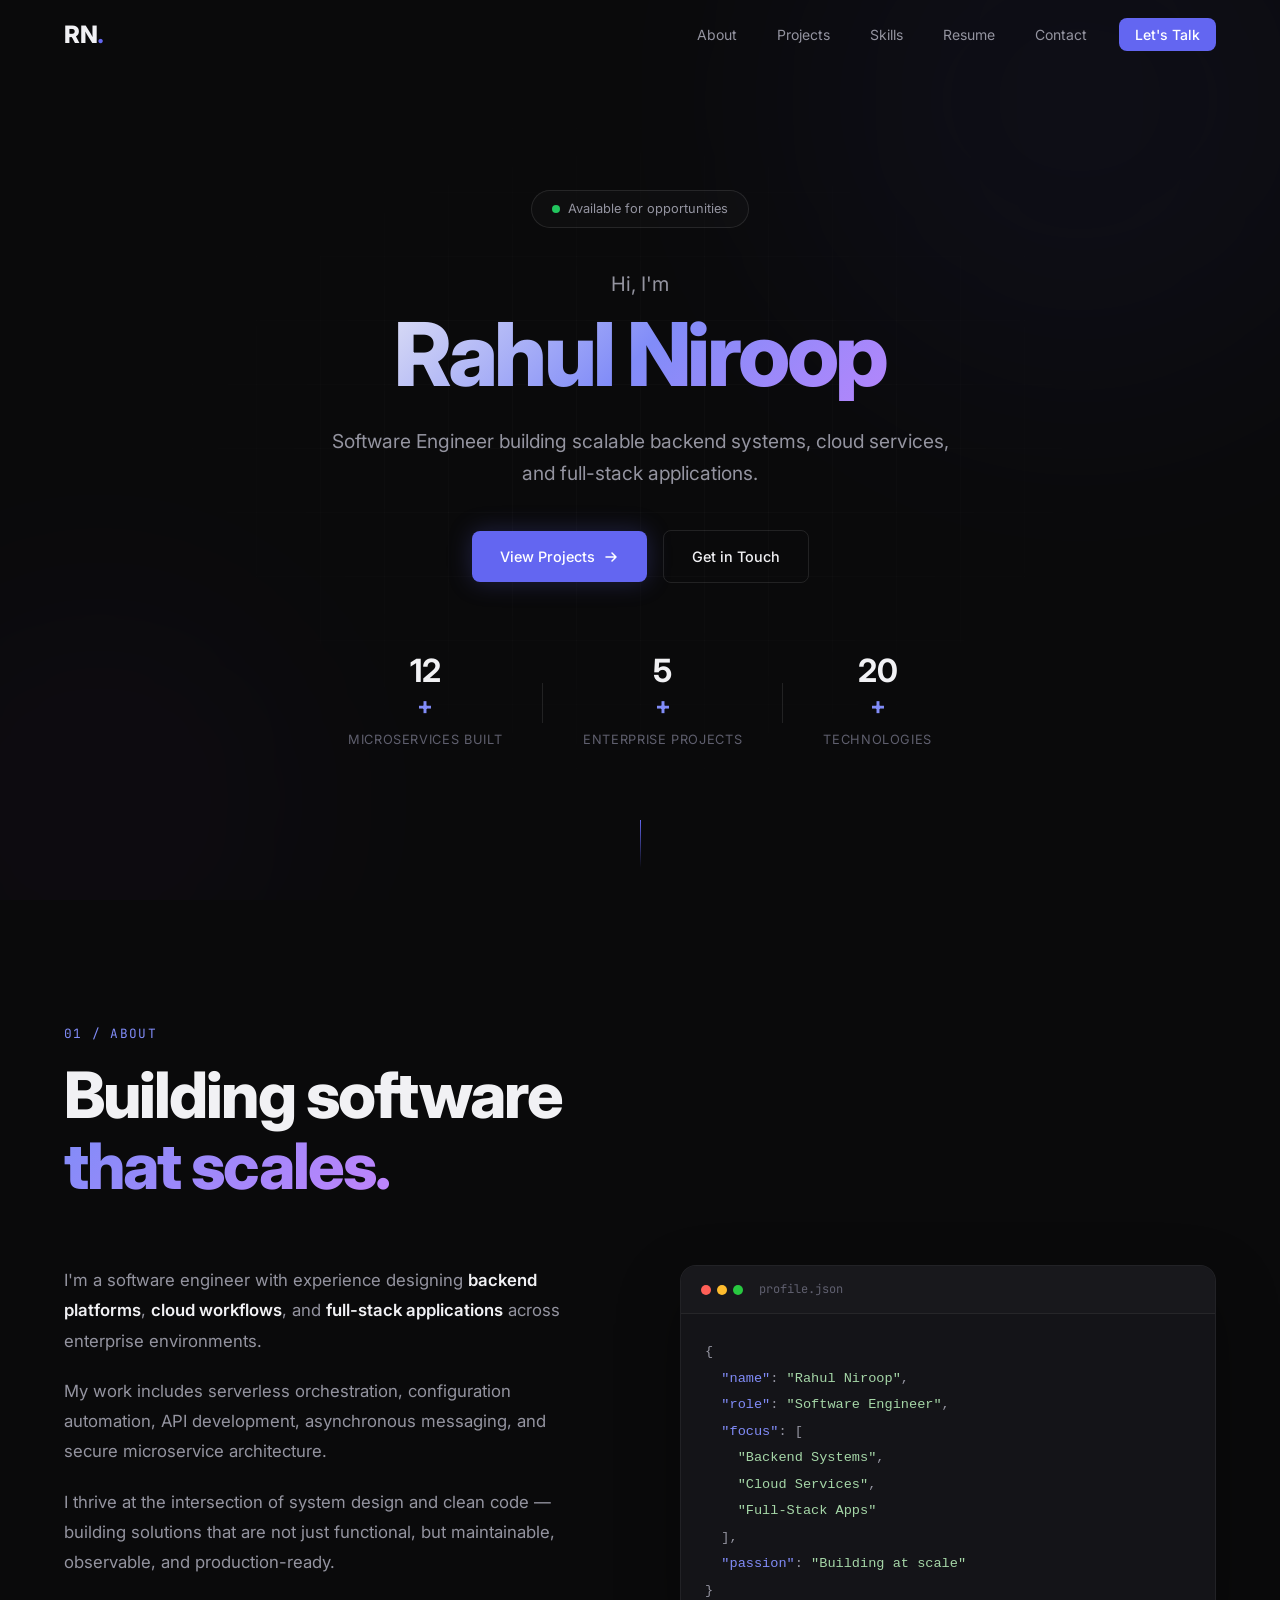
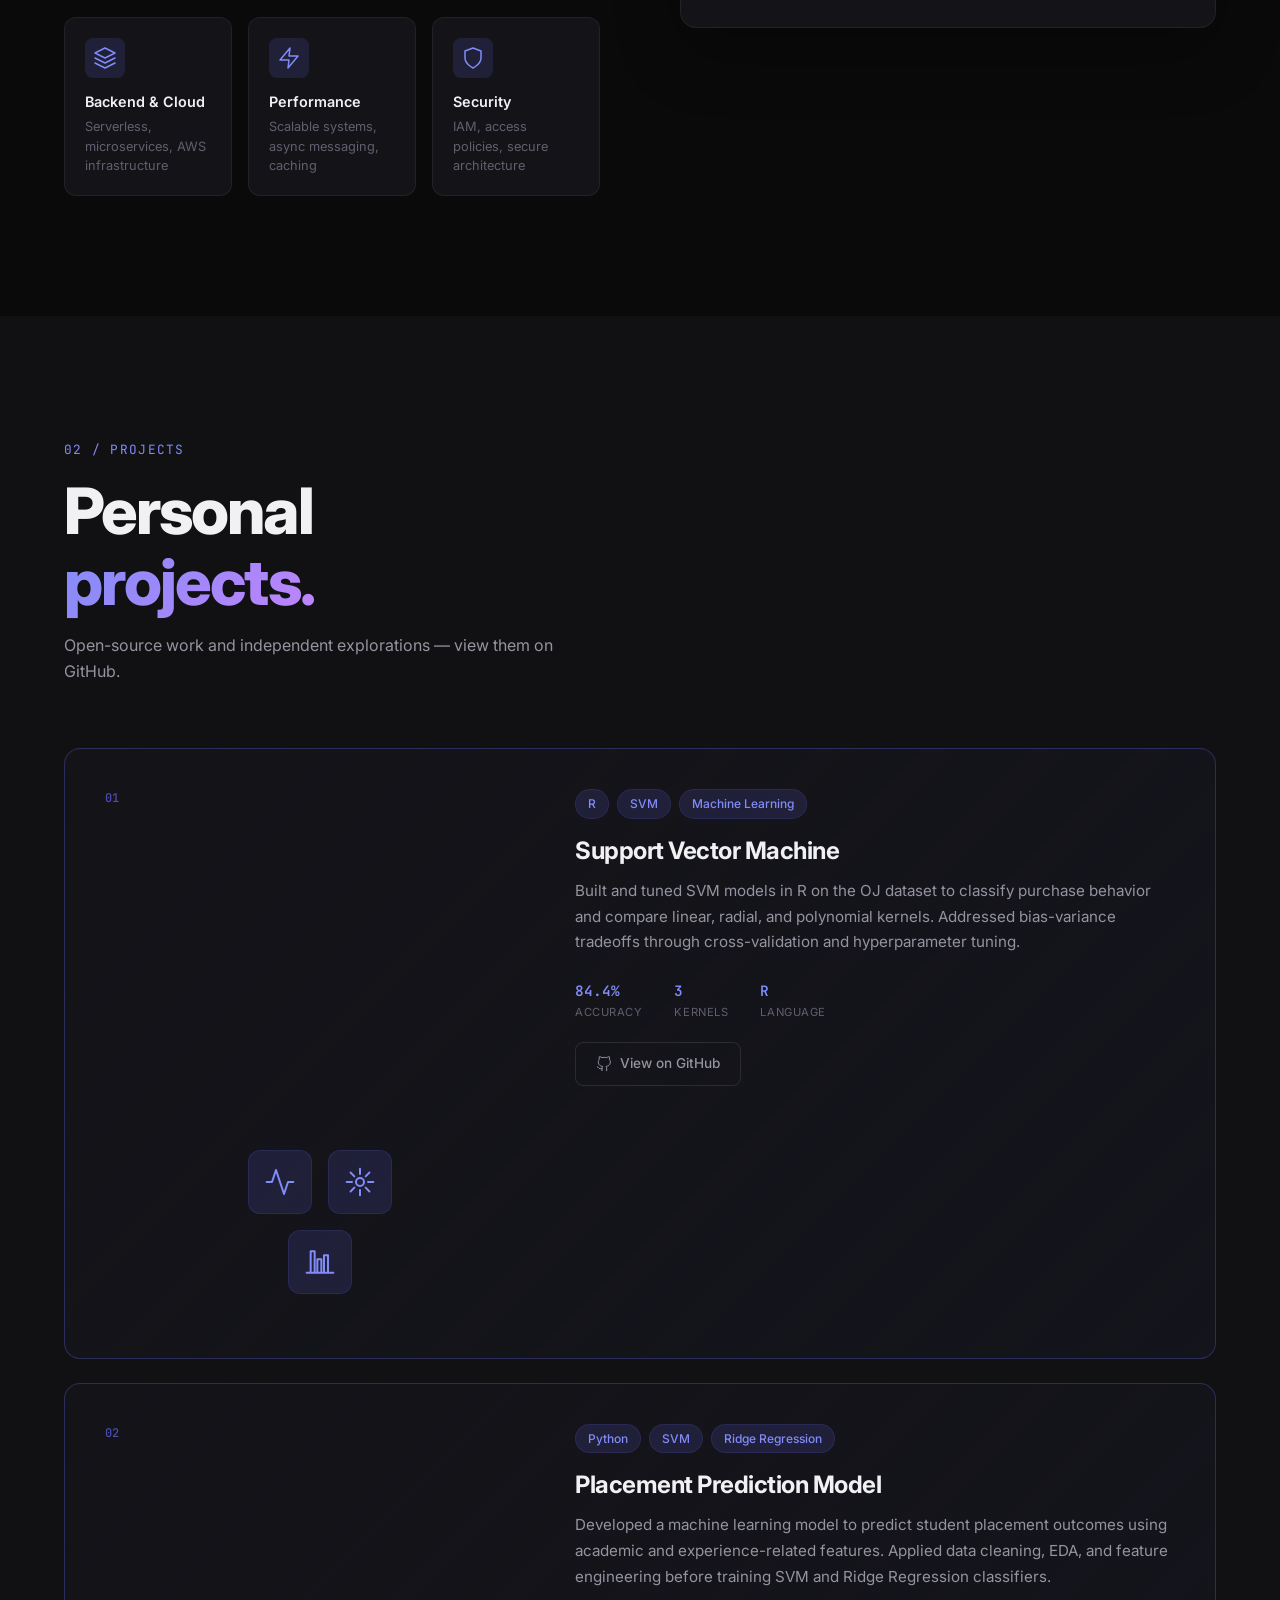
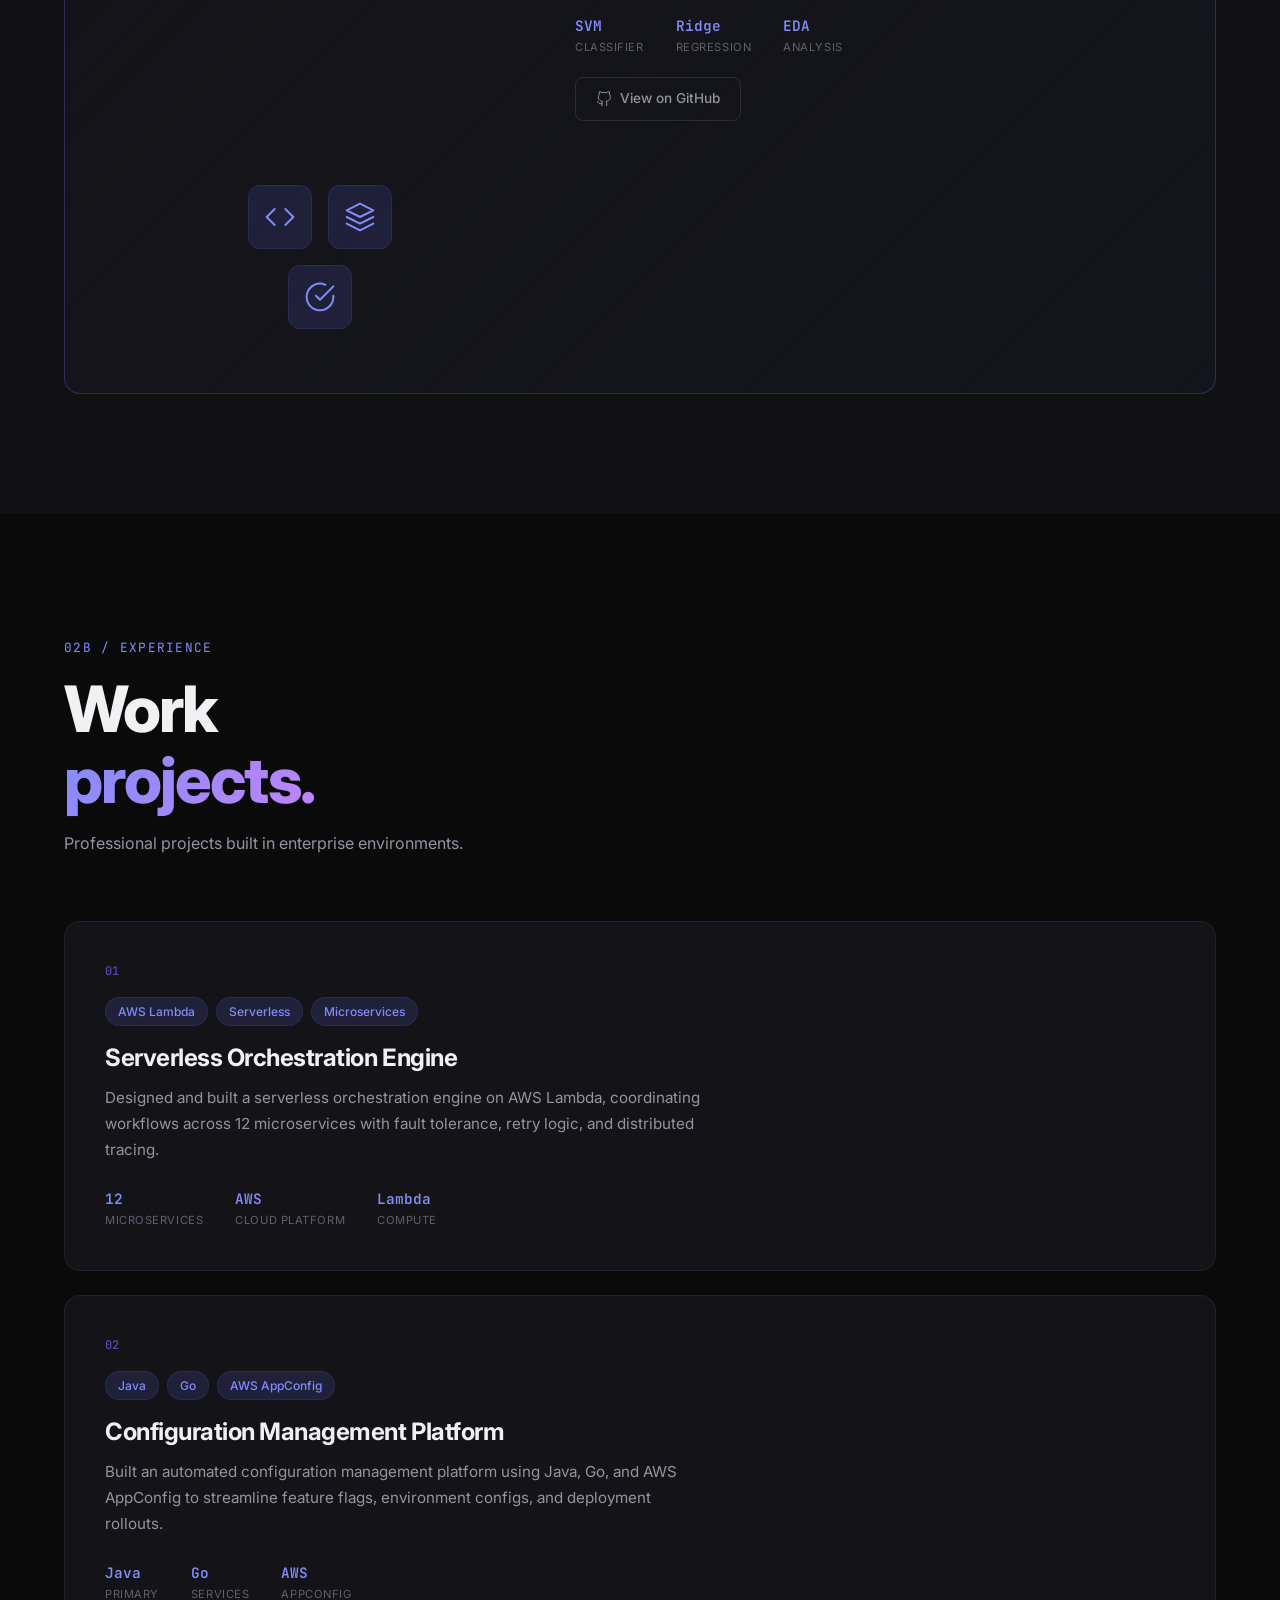
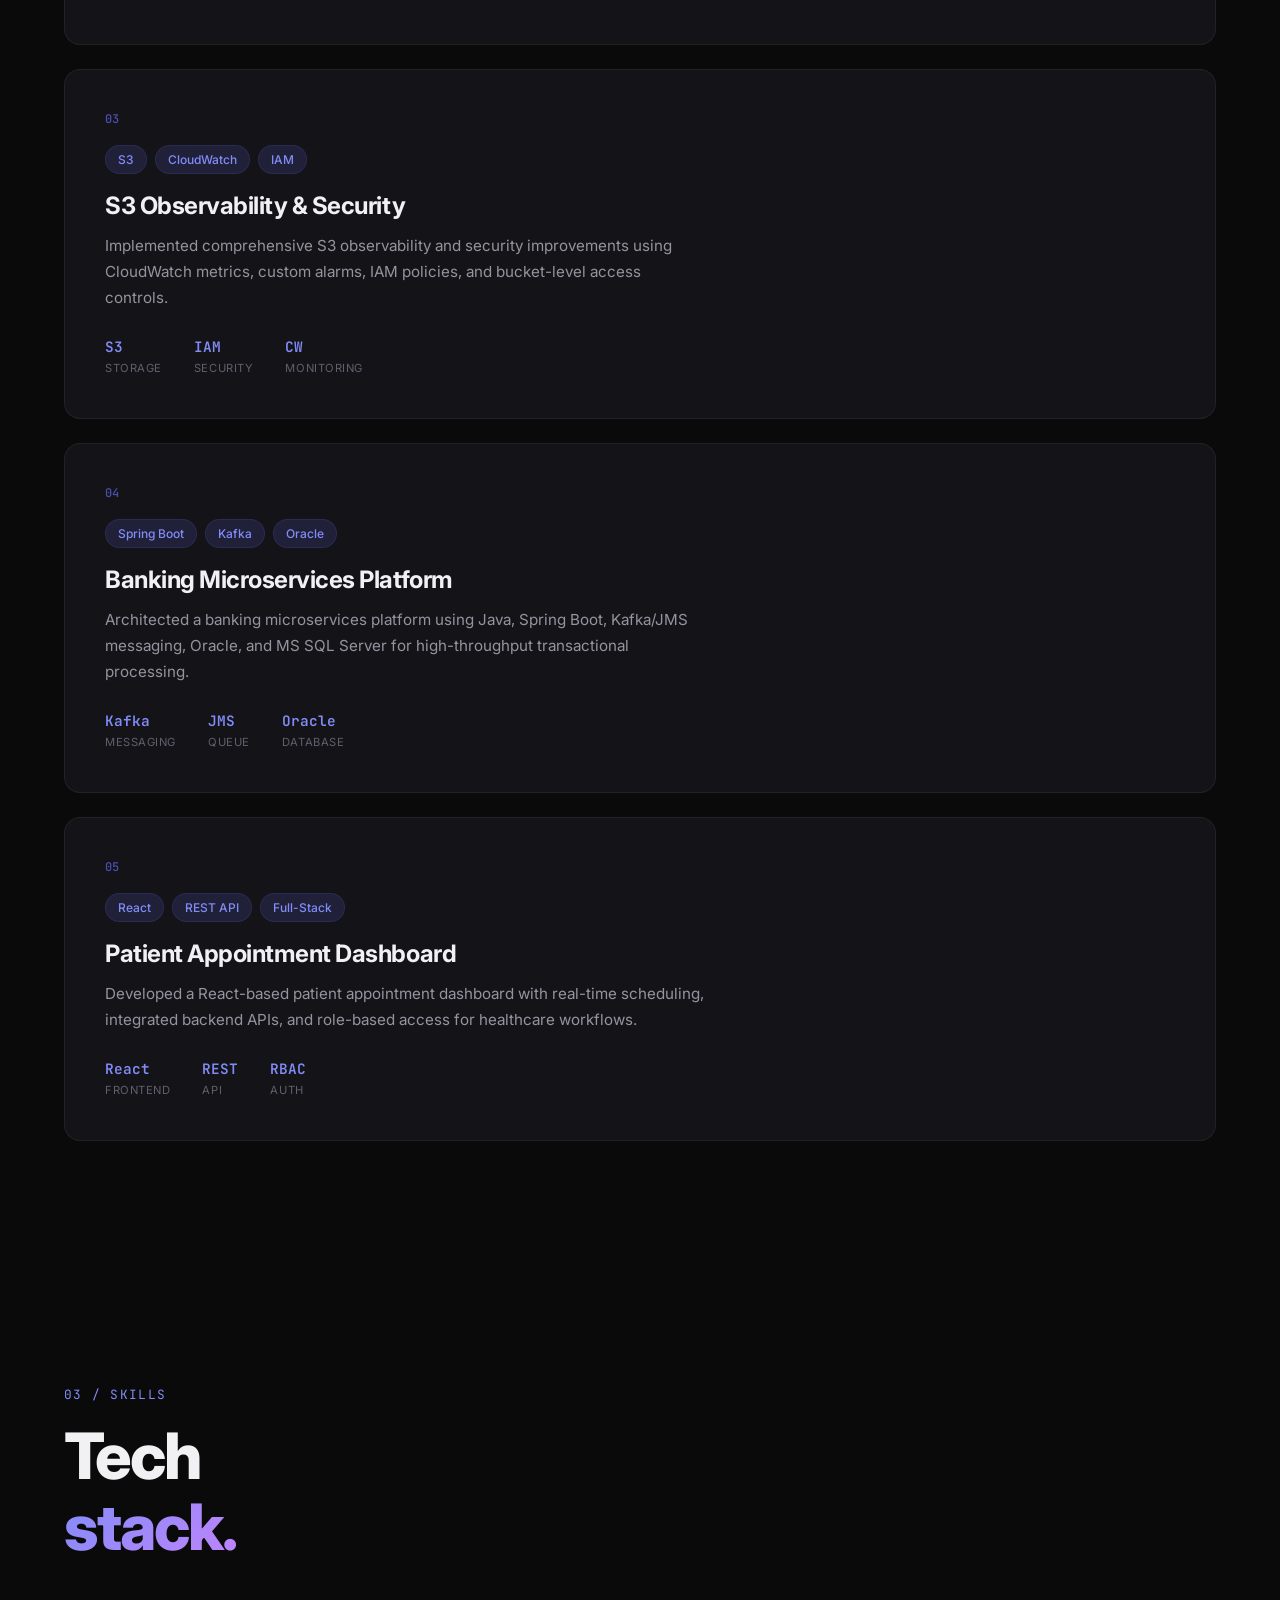
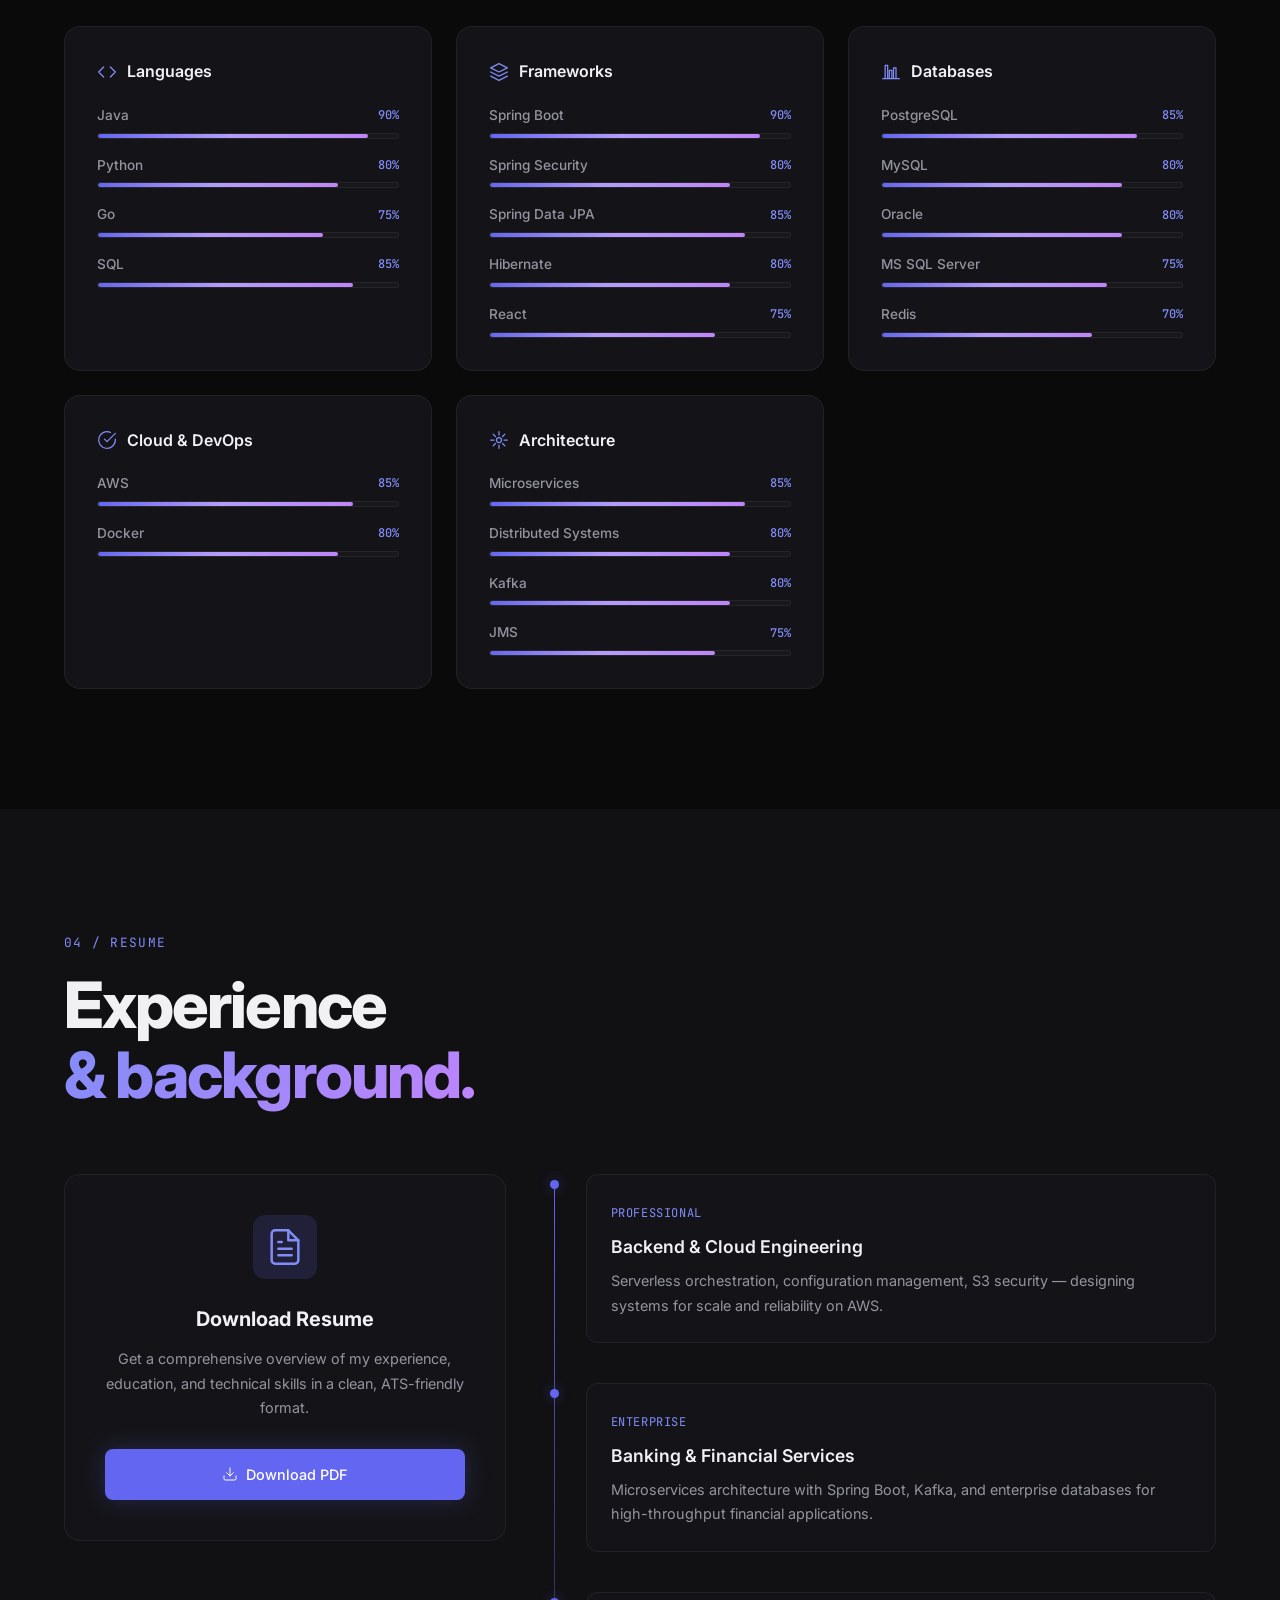
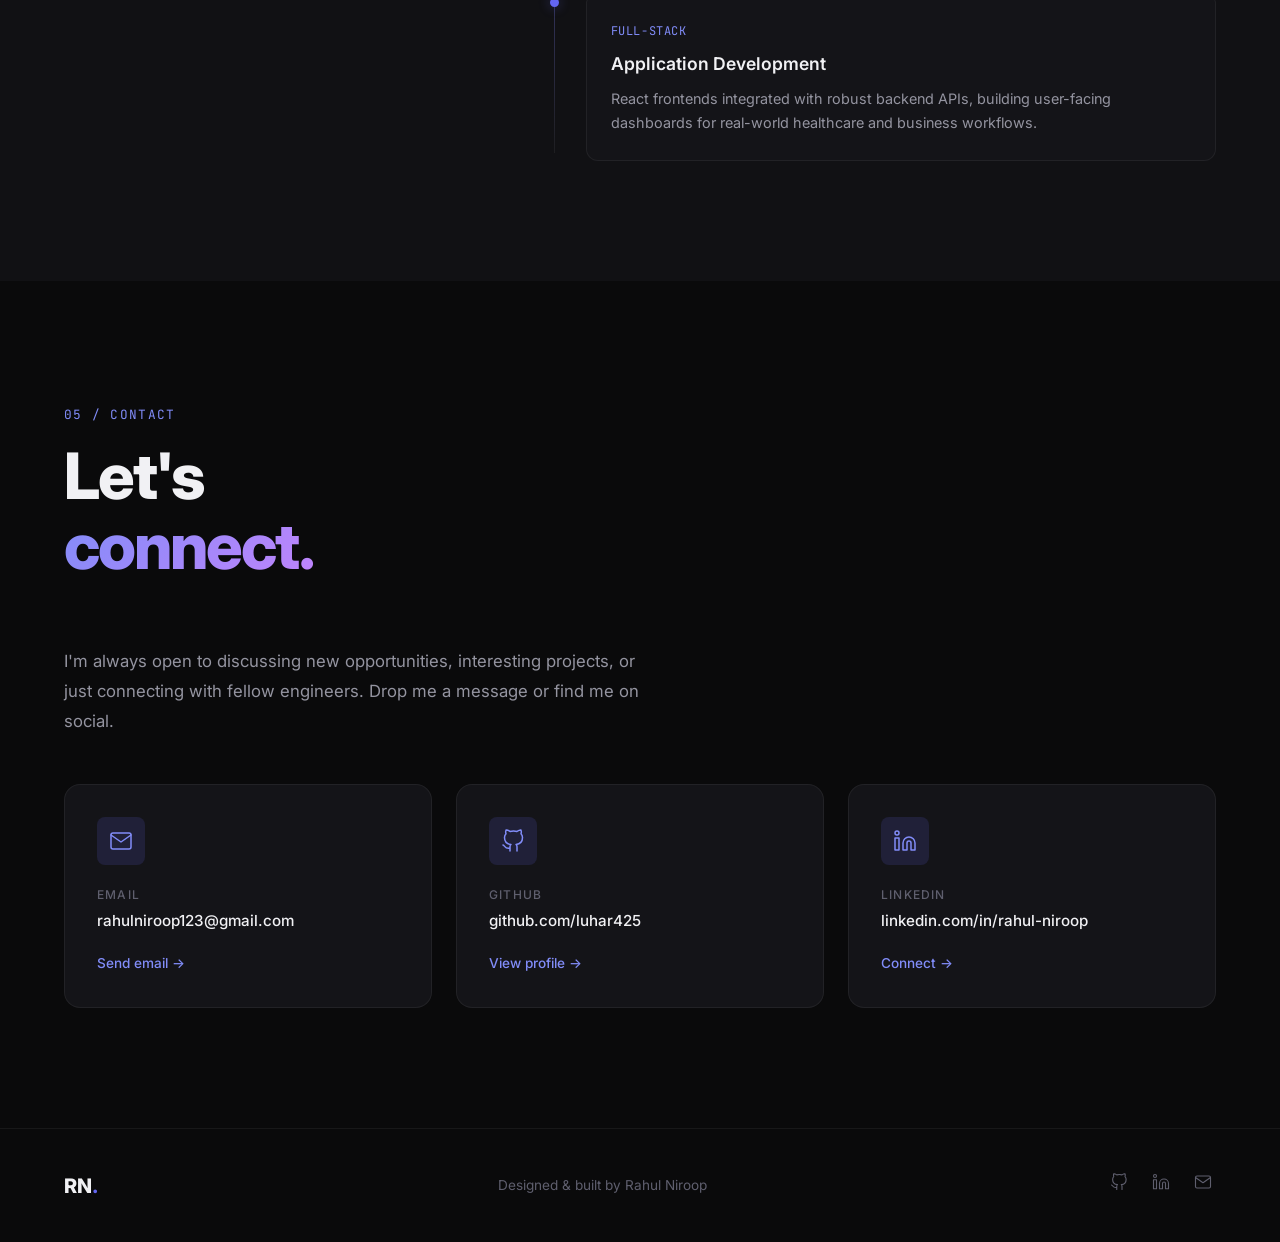
==== commit d0961cbb: "Add animated skill progress bars with proficiency levels" ====
--- a/index.html
+++ b/index.html
@@ -389,11 +389,35 @@
                         <svg width="20" height="20" viewBox="0 0 24 24" fill="none"><path d="M16 18l6-6-6-6M8 6l-6 6 6 6" stroke="currentColor" stroke-width="1.5" stroke-linecap="round" stroke-linejoin="round"/></svg>
                         Languages
                     </h3>
-                    <div class="skill-pills">
-                        <span class="skill-pill">Java</span>
-                        <span class="skill-pill">Python</span>
-                        <span class="skill-pill">Go</span>
-                        <span class="skill-pill">SQL</span>
+                    <div class="skill-bars">
+                        <div class="skill-bar-item">
+                            <div class="skill-bar-header">
+                                <span class="skill-bar-name">Java</span>
+                                <span class="skill-bar-pct">90%</span>
+                            </div>
+                            <div class="skill-bar-track"><div class="skill-bar-fill" data-level="90"></div></div>
+                        </div>
+                        <div class="skill-bar-item">
+                            <div class="skill-bar-header">
+                                <span class="skill-bar-name">Python</span>
+                                <span class="skill-bar-pct">80%</span>
+                            </div>
+                            <div class="skill-bar-track"><div class="skill-bar-fill" data-level="80"></div></div>
+                        </div>
+                        <div class="skill-bar-item">
+                            <div class="skill-bar-header">
+                                <span class="skill-bar-name">Go</span>
+                                <span class="skill-bar-pct">75%</span>
+                            </div>
+                            <div class="skill-bar-track"><div class="skill-bar-fill" data-level="75"></div></div>
+                        </div>
+                        <div class="skill-bar-item">
+                            <div class="skill-bar-header">
+                                <span class="skill-bar-name">SQL</span>
+                                <span class="skill-bar-pct">85%</span>
+                            </div>
+                            <div class="skill-bar-track"><div class="skill-bar-fill" data-level="85"></div></div>
+                        </div>
                     </div>
                 </div>
                 <div class="skill-category">
@@ -401,12 +425,42 @@
                         <svg width="20" height="20" viewBox="0 0 24 24" fill="none"><path d="M12 2L2 7l10 5 10-5-10-5zM2 17l10 5 10-5M2 12l10 5 10-5" stroke="currentColor" stroke-width="1.5" stroke-linecap="round" stroke-linejoin="round"/></svg>
                         Frameworks
                     </h3>
-                    <div class="skill-pills">
-                        <span class="skill-pill">Spring Boot</span>
-                        <span class="skill-pill">Spring Security</span>
-                        <span class="skill-pill">Spring Data JPA</span>
-                        <span class="skill-pill">Hibernate</span>
-                        <span class="skill-pill">React</span>
+                    <div class="skill-bars">
+                        <div class="skill-bar-item">
+                            <div class="skill-bar-header">
+                                <span class="skill-bar-name">Spring Boot</span>
+                                <span class="skill-bar-pct">90%</span>
+                            </div>
+                            <div class="skill-bar-track"><div class="skill-bar-fill" data-level="90"></div></div>
+                        </div>
+                        <div class="skill-bar-item">
+                            <div class="skill-bar-header">
+                                <span class="skill-bar-name">Spring Security</span>
+                                <span class="skill-bar-pct">80%</span>
+                            </div>
+                            <div class="skill-bar-track"><div class="skill-bar-fill" data-level="80"></div></div>
+                        </div>
+                        <div class="skill-bar-item">
+                            <div class="skill-bar-header">
+                                <span class="skill-bar-name">Spring Data JPA</span>
+                                <span class="skill-bar-pct">85%</span>
+                            </div>
+                            <div class="skill-bar-track"><div class="skill-bar-fill" data-level="85"></div></div>
+                        </div>
+                        <div class="skill-bar-item">
+                            <div class="skill-bar-header">
+                                <span class="skill-bar-name">Hibernate</span>
+                                <span class="skill-bar-pct">80%</span>
+                            </div>
+                            <div class="skill-bar-track"><div class="skill-bar-fill" data-level="80"></div></div>
+                        </div>
+                        <div class="skill-bar-item">
+                            <div class="skill-bar-header">
+                                <span class="skill-bar-name">React</span>
+                                <span class="skill-bar-pct">75%</span>
+                            </div>
+                            <div class="skill-bar-track"><div class="skill-bar-fill" data-level="75"></div></div>
+                        </div>
                     </div>
                 </div>
                 <div class="skill-category">
@@ -414,12 +468,42 @@
                         <svg width="20" height="20" viewBox="0 0 24 24" fill="none"><path d="M2 20h20M5 20V4h3v16M10 20V10h3v10M15 20V7h3v13" stroke="currentColor" stroke-width="1.5" stroke-linecap="round" stroke-linejoin="round"/></svg>
                         Databases
                     </h3>
-                    <div class="skill-pills">
-                        <span class="skill-pill">PostgreSQL</span>
-                        <span class="skill-pill">MySQL</span>
-                        <span class="skill-pill">Oracle</span>
-                        <span class="skill-pill">MS SQL Server</span>
-                        <span class="skill-pill">Redis</span>
+                    <div class="skill-bars">
+                        <div class="skill-bar-item">
+                            <div class="skill-bar-header">
+                                <span class="skill-bar-name">PostgreSQL</span>
+                                <span class="skill-bar-pct">85%</span>
+                            </div>
+                            <div class="skill-bar-track"><div class="skill-bar-fill" data-level="85"></div></div>
+                        </div>
+                        <div class="skill-bar-item">
+                            <div class="skill-bar-header">
+                                <span class="skill-bar-name">MySQL</span>
+                                <span class="skill-bar-pct">80%</span>
+                            </div>
+                            <div class="skill-bar-track"><div class="skill-bar-fill" data-level="80"></div></div>
+                        </div>
+                        <div class="skill-bar-item">
+                            <div class="skill-bar-header">
+                                <span class="skill-bar-name">Oracle</span>
+                                <span class="skill-bar-pct">80%</span>
+                            </div>
+                            <div class="skill-bar-track"><div class="skill-bar-fill" data-level="80"></div></div>
+                        </div>
+                        <div class="skill-bar-item">
+                            <div class="skill-bar-header">
+                                <span class="skill-bar-name">MS SQL Server</span>
+                                <span class="skill-bar-pct">75%</span>
+                            </div>
+                            <div class="skill-bar-track"><div class="skill-bar-fill" data-level="75"></div></div>
+                        </div>
+                        <div class="skill-bar-item">
+                            <div class="skill-bar-header">
+                                <span class="skill-bar-name">Redis</span>
+                                <span class="skill-bar-pct">70%</span>
+                            </div>
+                            <div class="skill-bar-track"><div class="skill-bar-fill" data-level="70"></div></div>
+                        </div>
                     </div>
                 </div>
                 <div class="skill-category">
@@ -427,9 +511,21 @@
                         <svg width="20" height="20" viewBox="0 0 24 24" fill="none"><path d="M22 11.08V12a10 10 0 11-5.93-9.14" stroke="currentColor" stroke-width="1.5" stroke-linecap="round" stroke-linejoin="round"/><path d="M22 4L12 14.01l-3-3" stroke="currentColor" stroke-width="1.5" stroke-linecap="round" stroke-linejoin="round"/></svg>
                         Cloud & DevOps
                     </h3>
-                    <div class="skill-pills">
-                        <span class="skill-pill">AWS</span>
-                        <span class="skill-pill">Docker</span>
+                    <div class="skill-bars">
+                        <div class="skill-bar-item">
+                            <div class="skill-bar-header">
+                                <span class="skill-bar-name">AWS</span>
+                                <span class="skill-bar-pct">85%</span>
+                            </div>
+                            <div class="skill-bar-track"><div class="skill-bar-fill" data-level="85"></div></div>
+                        </div>
+                        <div class="skill-bar-item">
+                            <div class="skill-bar-header">
+                                <span class="skill-bar-name">Docker</span>
+                                <span class="skill-bar-pct">80%</span>
+                            </div>
+                            <div class="skill-bar-track"><div class="skill-bar-fill" data-level="80"></div></div>
+                        </div>
                     </div>
                 </div>
                 <div class="skill-category">
@@ -437,11 +533,35 @@
                         <svg width="20" height="20" viewBox="0 0 24 24" fill="none"><circle cx="12" cy="12" r="3" stroke="currentColor" stroke-width="1.5"/><path d="M12 2v4M12 18v4M4.93 4.93l2.83 2.83M16.24 16.24l2.83 2.83M2 12h4M18 12h4M4.93 19.07l2.83-2.83M16.24 7.76l2.83-2.83" stroke="currentColor" stroke-width="1.5" stroke-linecap="round"/></svg>
                         Architecture
                     </h3>
-                    <div class="skill-pills">
-                        <span class="skill-pill">Microservices</span>
-                        <span class="skill-pill">Distributed Systems</span>
-                        <span class="skill-pill">Kafka</span>
-                        <span class="skill-pill">JMS</span>
+                    <div class="skill-bars">
+                        <div class="skill-bar-item">
+                            <div class="skill-bar-header">
+                                <span class="skill-bar-name">Microservices</span>
+                                <span class="skill-bar-pct">85%</span>
+                            </div>
+                            <div class="skill-bar-track"><div class="skill-bar-fill" data-level="85"></div></div>
+                        </div>
+                        <div class="skill-bar-item">
+                            <div class="skill-bar-header">
+                                <span class="skill-bar-name">Distributed Systems</span>
+                                <span class="skill-bar-pct">80%</span>
+                            </div>
+                            <div class="skill-bar-track"><div class="skill-bar-fill" data-level="80"></div></div>
+                        </div>
+                        <div class="skill-bar-item">
+                            <div class="skill-bar-header">
+                                <span class="skill-bar-name">Kafka</span>
+                                <span class="skill-bar-pct">80%</span>
+                            </div>
+                            <div class="skill-bar-track"><div class="skill-bar-fill" data-level="80"></div></div>
+                        </div>
+                        <div class="skill-bar-item">
+                            <div class="skill-bar-header">
+                                <span class="skill-bar-name">JMS</span>
+                                <span class="skill-bar-pct">75%</span>
+                            </div>
+                            <div class="skill-bar-track"><div class="skill-bar-fill" data-level="75"></div></div>
+                        </div>
                     </div>
                 </div>
             </div>
--- a/styles.css
+++ b/styles.css
@@ -786,28 +786,74 @@
     color: var(--accent-secondary);
 }
 
-.skill-pills {
-    display: flex;
-    flex-wrap: wrap;
-    gap: 8px;
-}
-
-.skill-pill {
-    padding: 8px 16px;
-    background: var(--bg-tertiary);
-    border: 1px solid var(--border-primary);
-    border-radius: 100px;
-    font-size: 0.8rem;
+.skill-bars {
+    display: flex;
+    flex-direction: column;
+    gap: 16px;
+}
+
+.skill-bar-item {
+    display: flex;
+    flex-direction: column;
+    gap: 6px;
+}
+
+.skill-bar-header {
+    display: flex;
+    justify-content: space-between;
+    align-items: center;
+}
+
+.skill-bar-name {
+    font-size: 0.85rem;
     font-weight: 500;
     color: var(--text-secondary);
-    transition: all var(--transition-fast);
-}
-
-.skill-pill:hover {
-    background: var(--accent-glow);
-    border-color: rgba(99, 102, 241, 0.2);
-    color: var(--accent-secondary);
-    transform: translateY(-2px);
+}
+
+.skill-bar-pct {
+    font-family: var(--font-mono);
+    font-size: 0.75rem;
+    font-weight: 500;
+    color: var(--accent-secondary);
+}
+
+.skill-bar-track {
+    width: 100%;
+    height: 6px;
+    background: var(--bg-tertiary);
+    border-radius: 100px;
+    overflow: hidden;
+    border: 1px solid var(--border-primary);
+}
+
+.skill-bar-fill {
+    height: 100%;
+    width: 0%;
+    border-radius: 100px;
+    background: var(--accent-gradient);
+    transition: width 1.2s cubic-bezier(0.4, 0, 0.2, 1);
+    position: relative;
+}
+
+.skill-bar-fill::after {
+    content: '';
+    position: absolute;
+    top: 0;
+    left: 0;
+    right: 0;
+    bottom: 0;
+    background: linear-gradient(
+        90deg,
+        transparent 0%,
+        rgba(255, 255, 255, 0.15) 50%,
+        transparent 100%
+    );
+    animation: bar-shimmer 2s ease-in-out infinite;
+}
+
+@keyframes bar-shimmer {
+    0% { transform: translateX(-100%); }
+    100% { transform: translateX(100%); }
 }
 
 /* ===================================
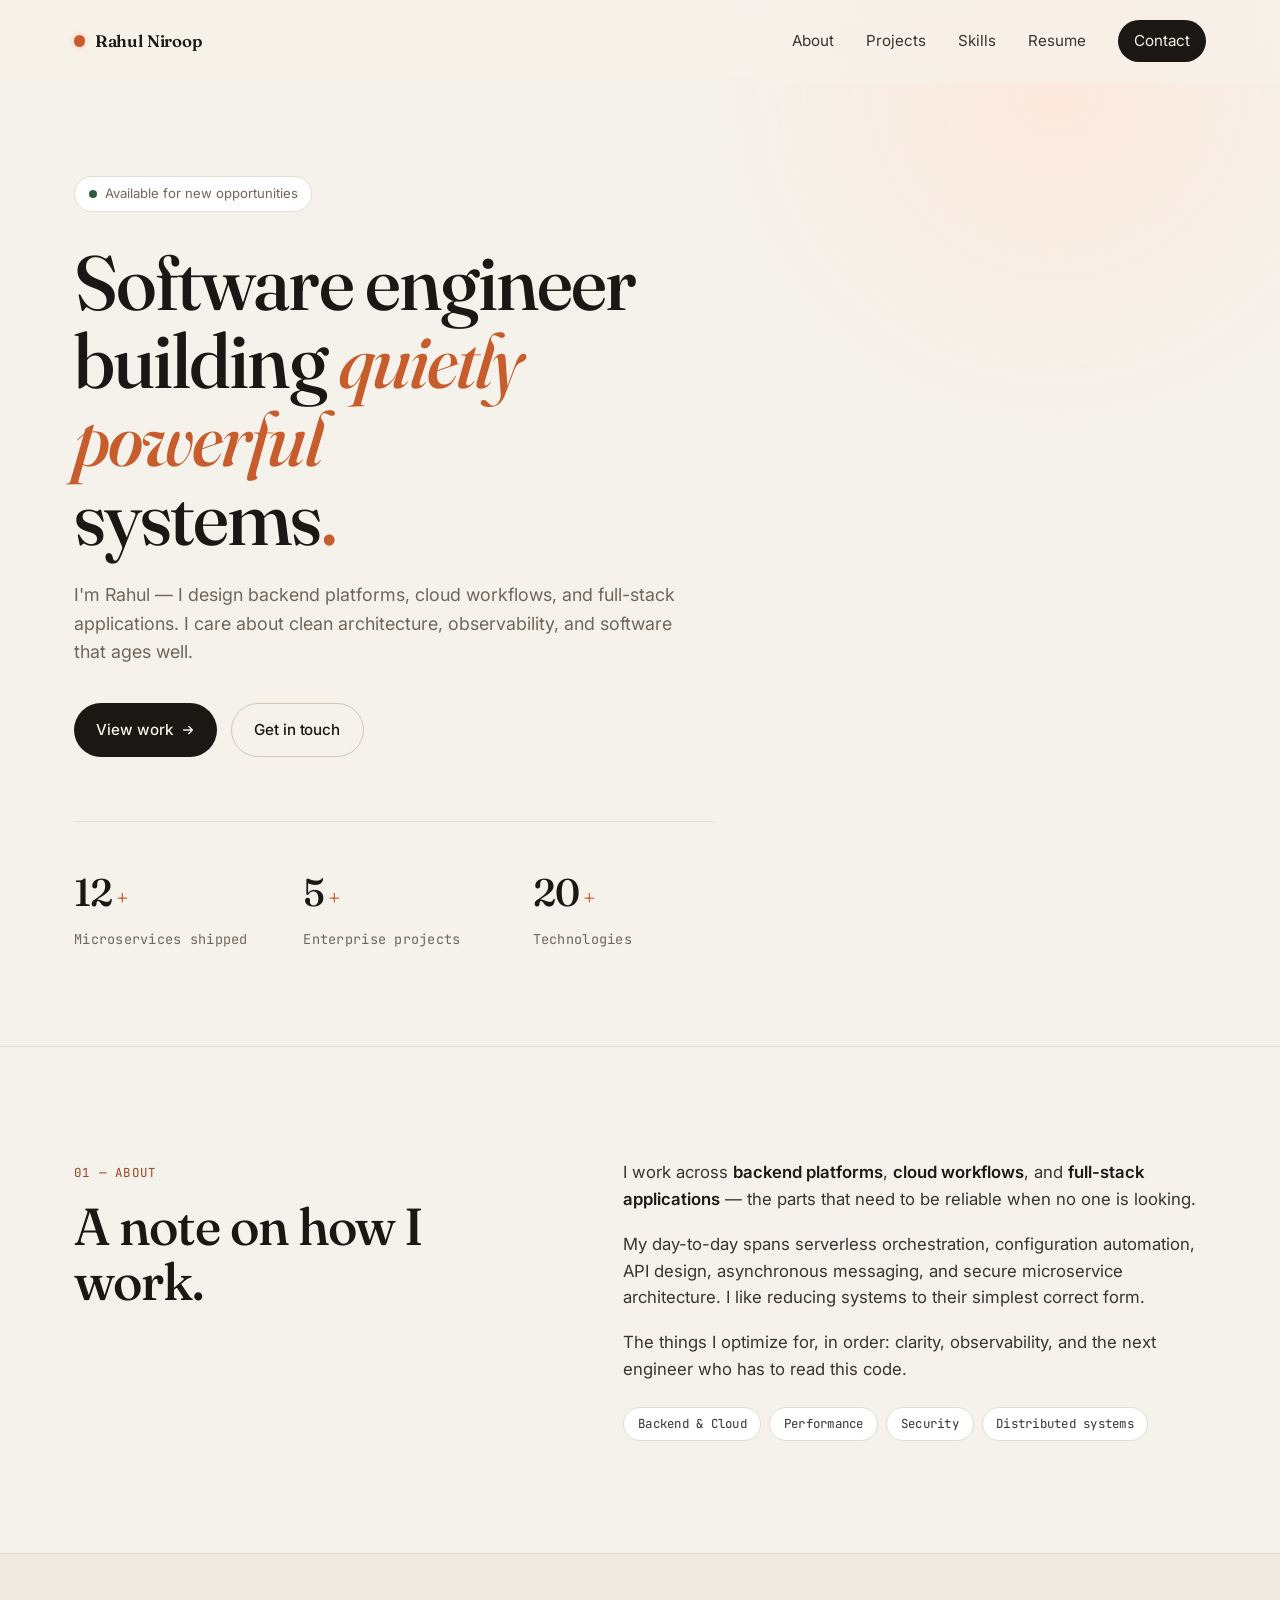
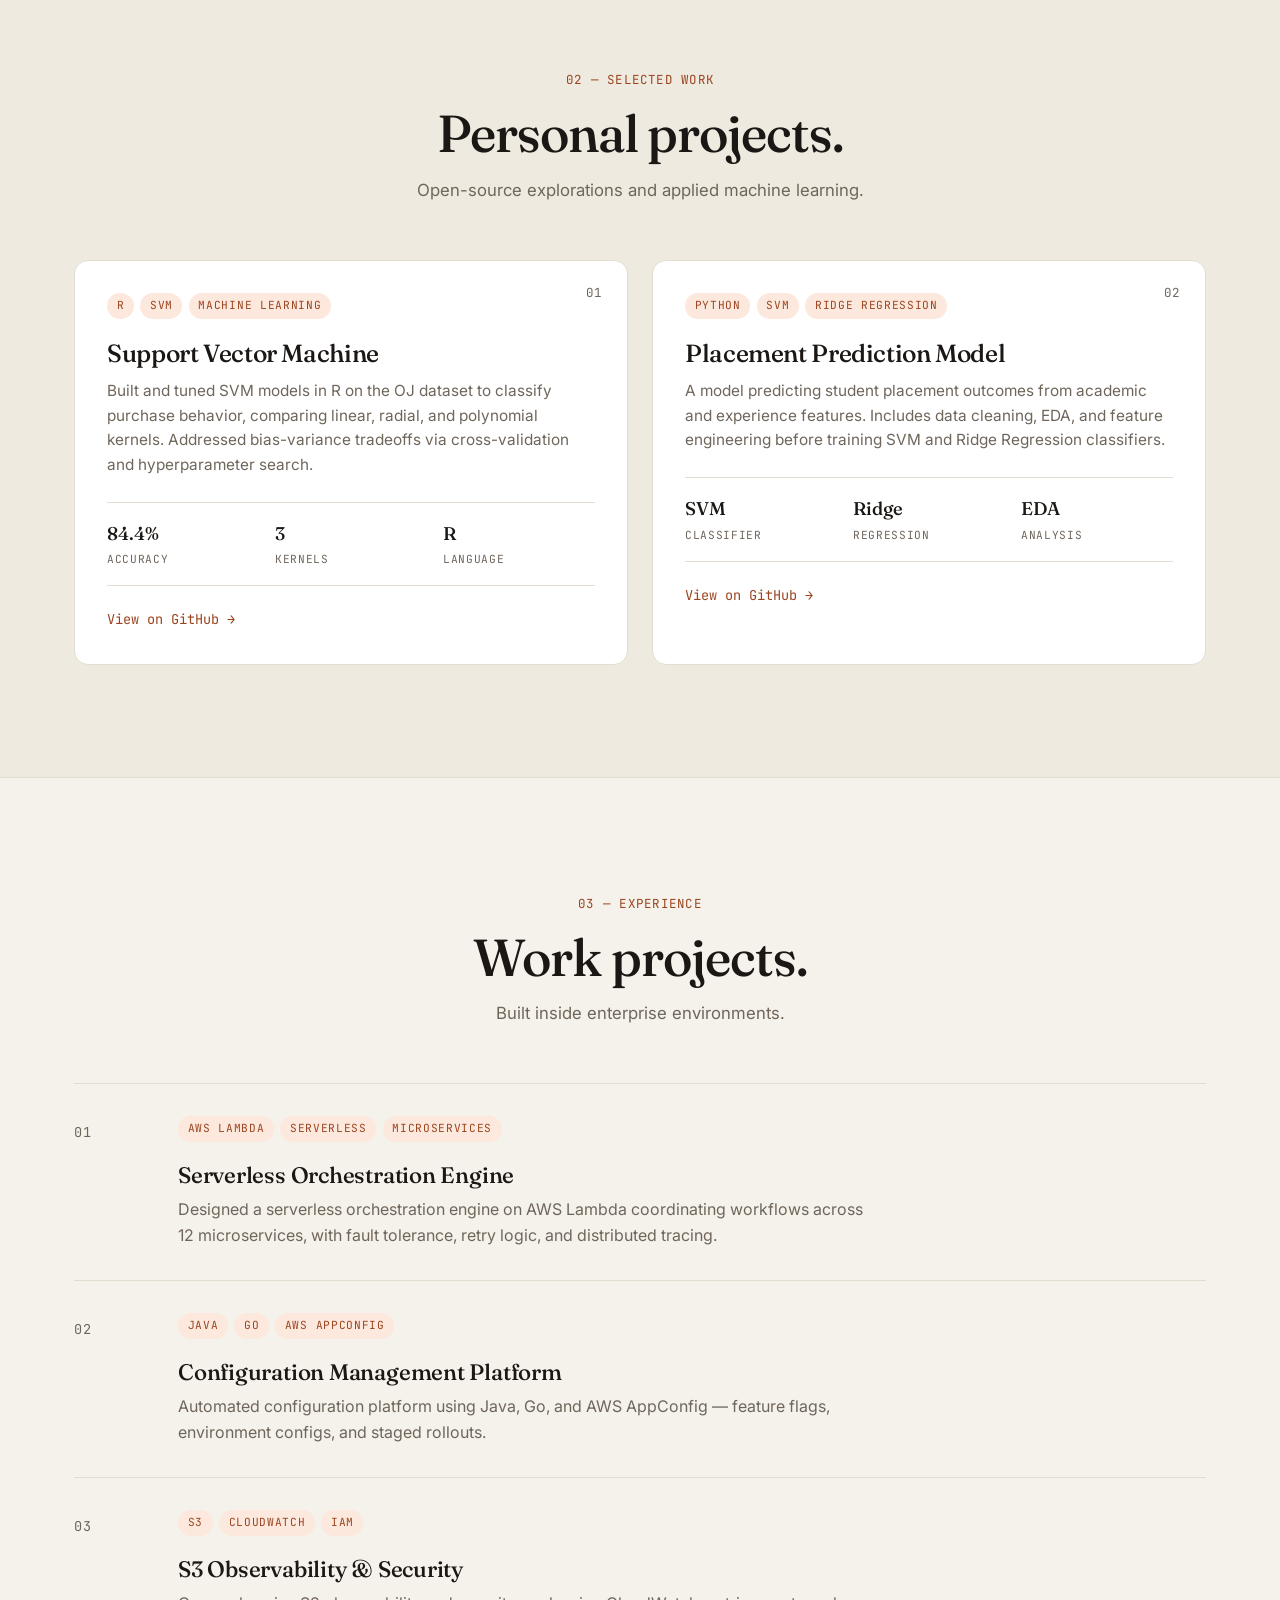
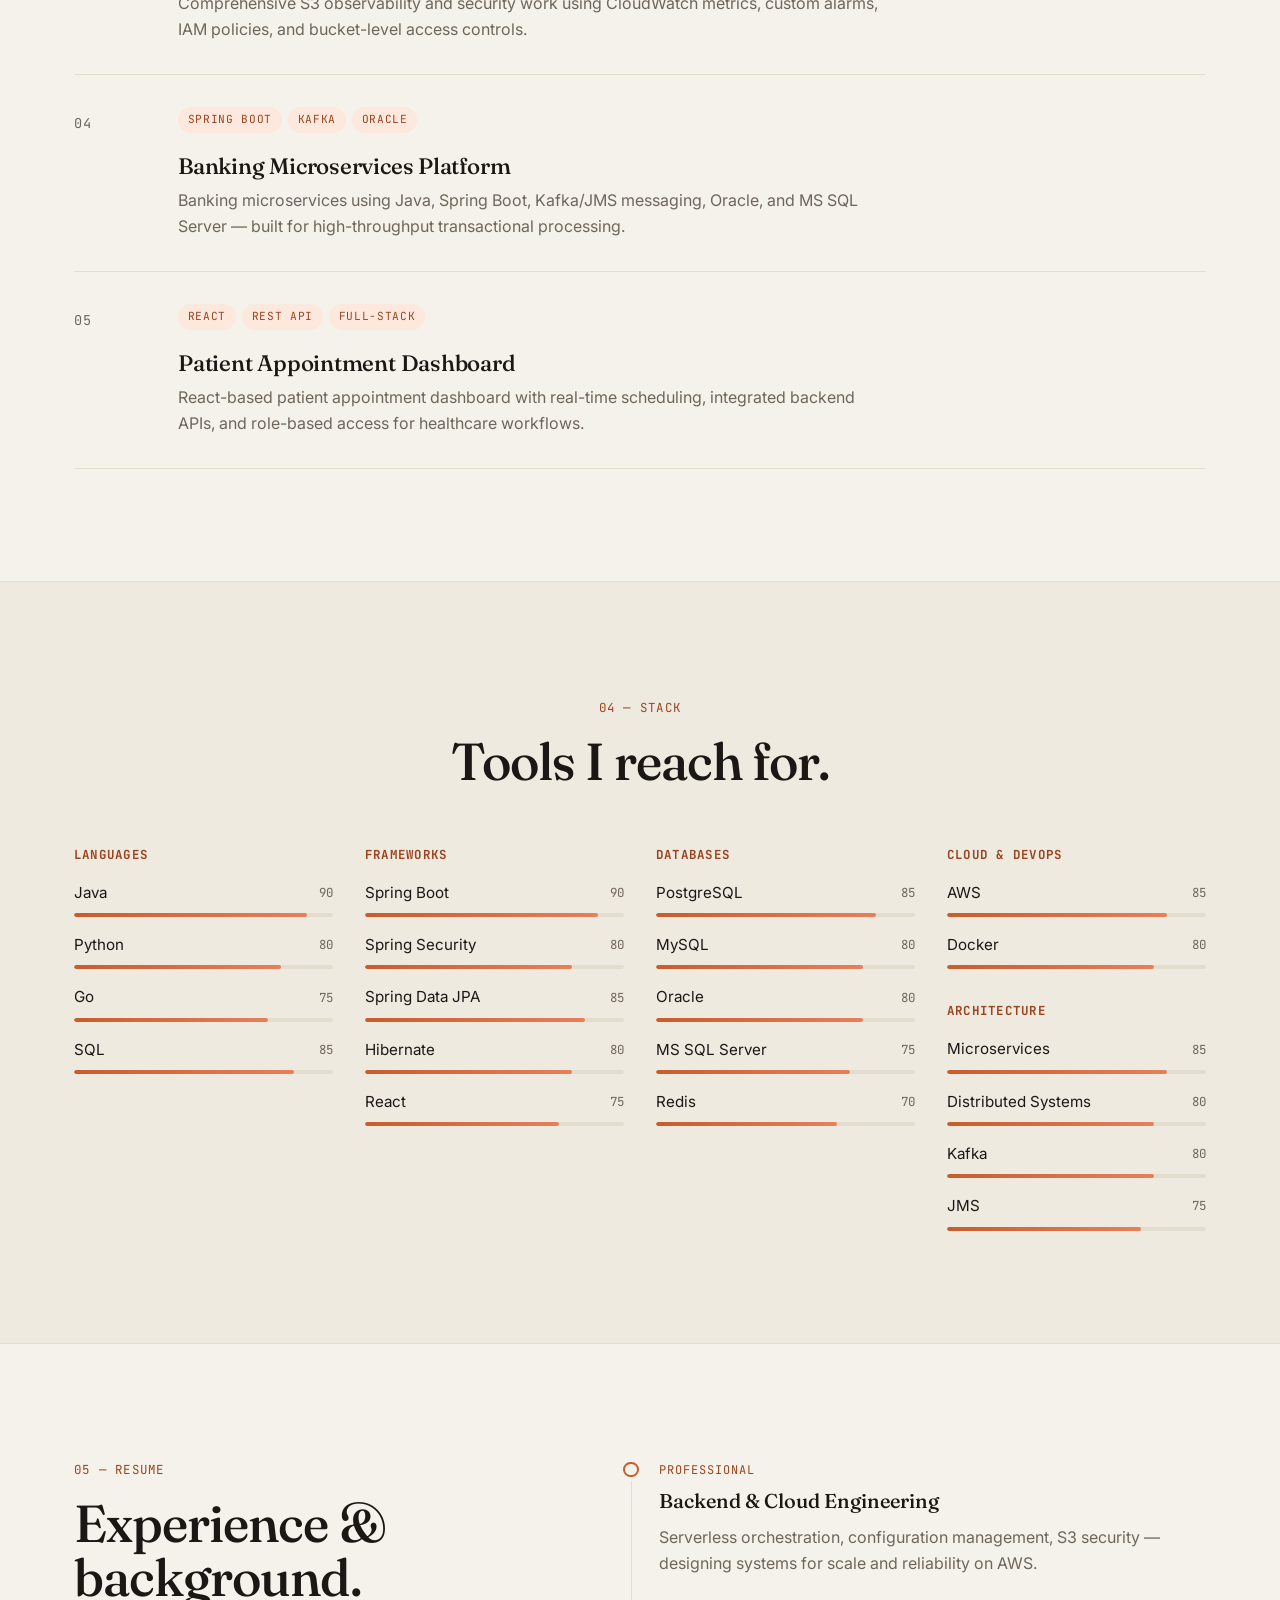
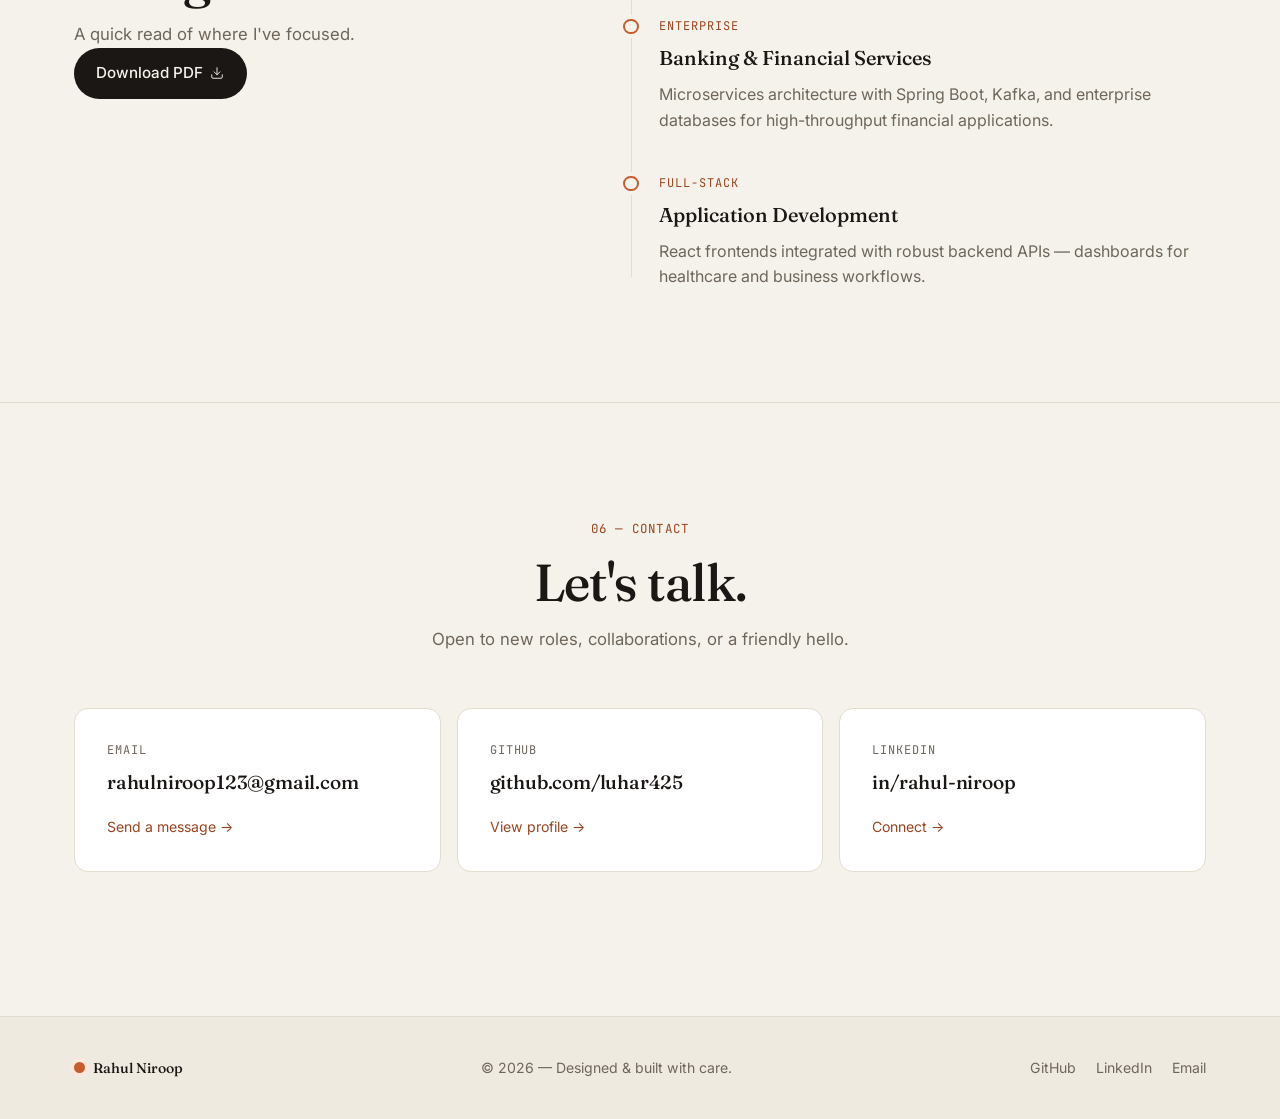
==== commit d36a586d: "Add files via upload" ====
--- a/index.html
+++ b/index.html
@@ -1,682 +1,391 @@
 <!DOCTYPE html>
 <html lang="en">
 <head>
-    <meta charset="UTF-8">
-    <meta name="viewport" content="width=device-width, initial-scale=1.0">
-    <meta name="description" content="Software Engineer portfolio — building scalable backend systems, cloud services, and full-stack applications.">
-    <title>Rahul Niroop | Software Engineer</title>
-    <link rel="preconnect" href="https://fonts.googleapis.com">
-    <link rel="preconnect" href="https://fonts.gstatic.com" crossorigin>
-    <link href="https://fonts.googleapis.com/css2?family=Inter:wght@300;400;500;600;700;800&family=JetBrains+Mono:wght@400;500&display=swap" rel="stylesheet">
-    <link rel="stylesheet" href="styles.css">
+  <meta charset="UTF-8" />
+  <meta name="viewport" content="width=device-width, initial-scale=1.0" />
+  <meta name="description" content="Rahul Niroop — Software Engineer building scalable backend systems, cloud services, and full-stack applications." />
+  <meta name="theme-color" content="#F5F2EB" />
+  <title>Rahul Niroop — Software Engineer</title>
+  <link rel="preconnect" href="https://fonts.googleapis.com" />
+  <link rel="preconnect" href="https://fonts.gstatic.com" crossorigin />
+  <link href="https://fonts.googleapis.com/css2?family=Fraunces:opsz,wght@9..144,400;9..144,500;9..144,600;9..144,700&family=Inter:wght@300;400;500;600;700&family=JetBrains+Mono:wght@400;500&display=swap" rel="stylesheet" />
+  <link rel="stylesheet" href="styles.css" />
 </head>
 <body>
-    <!-- Navigation -->
-    <nav class="navbar" id="navbar">
-        <div class="nav-container">
-            <a href="#hero" class="nav-logo">RN<span class="logo-dot">.</span></a>
-            <button class="nav-toggle" id="nav-toggle" aria-label="Toggle navigation">
-                <span></span>
-                <span></span>
-                <span></span>
-            </button>
-            <ul class="nav-menu" id="nav-menu">
-                <li><a href="#about" class="nav-link">About</a></li>
-                <li><a href="#projects" class="nav-link">Projects</a></li>
-                <li><a href="#skills" class="nav-link">Skills</a></li>
-                <li><a href="#resume" class="nav-link">Resume</a></li>
-                <li><a href="#contact" class="nav-link">Contact</a></li>
-                <li><a href="#contact" class="nav-link nav-cta">Let's Talk</a></li>
-            </ul>
-        </div>
-    </nav>
-
-    <!-- Hero Section -->
-    <section class="hero" id="hero">
-        <div class="hero-bg-grid"></div>
-        <div class="hero-glow hero-glow-1"></div>
-        <div class="hero-glow hero-glow-2"></div>
-        <div class="hero-container">
-            <div class="hero-badge">
-                <span class="badge-dot"></span>
-                Available for opportunities
-            </div>
-            <h1 class="hero-title">
-                <span class="hero-greeting">Hi, I'm</span>
-                <span class="hero-name">Rahul Niroop</span>
-            </h1>
-            <p class="hero-subtitle">Software Engineer building scalable backend systems, cloud services, and full-stack applications.</p>
-            <div class="hero-actions">
-                <a href="#projects" class="btn btn-primary" id="hero-projects-btn">
-                    <span>View Projects</span>
-                    <svg width="16" height="16" viewBox="0 0 16 16" fill="none"><path d="M3 8h10M9 4l4 4-4 4" stroke="currentColor" stroke-width="1.5" stroke-linecap="round" stroke-linejoin="round"/></svg>
-                </a>
-                <a href="#contact" class="btn btn-secondary" id="hero-contact-btn">
-                    <span>Get in Touch</span>
-                </a>
-            </div>
-            <div class="hero-stats">
-                <div class="stat">
-                    <span class="stat-number" data-target="12">0</span><span class="stat-suffix">+</span>
-                    <span class="stat-label">Microservices Built</span>
-                </div>
-                <div class="stat-divider"></div>
-                <div class="stat">
-                    <span class="stat-number" data-target="5">0</span><span class="stat-suffix">+</span>
-                    <span class="stat-label">Enterprise Projects</span>
-                </div>
-                <div class="stat-divider"></div>
-                <div class="stat">
-                    <span class="stat-number" data-target="20">0</span><span class="stat-suffix">+</span>
-                    <span class="stat-label">Technologies</span>
-                </div>
-            </div>
-        </div>
-        <div class="scroll-indicator" id="scroll-indicator">
-            <div class="scroll-line"></div>
-        </div>
-    </section>
-
-    <!-- About Section -->
-    <section class="section about" id="about">
-        <div class="container">
-            <div class="section-header">
-                <span class="section-tag">01 / About</span>
-                <h2 class="section-title">Building software<br><span class="text-gradient">that scales.</span></h2>
-            </div>
-            <div class="about-grid">
-                <div class="about-content">
-                    <p class="about-text">I'm a software engineer with experience designing <strong>backend platforms</strong>, <strong>cloud workflows</strong>, and <strong>full-stack applications</strong> across enterprise environments.</p>
-                    <p class="about-text">My work includes serverless orchestration, configuration automation, API development, asynchronous messaging, and secure microservice architecture.</p>
-                    <p class="about-text">I thrive at the intersection of system design and clean code — building solutions that are not just functional, but maintainable, observable, and production-ready.</p>
-                    <div class="about-highlights">
-                        <div class="highlight-card">
-                            <div class="highlight-icon">
-                                <svg width="24" height="24" viewBox="0 0 24 24" fill="none"><path d="M12 2L2 7l10 5 10-5-10-5zM2 17l10 5 10-5M2 12l10 5 10-5" stroke="currentColor" stroke-width="1.5" stroke-linecap="round" stroke-linejoin="round"/></svg>
-                            </div>
-                            <h3>Backend & Cloud</h3>
-                            <p>Serverless, microservices, AWS infrastructure</p>
-                        </div>
-                        <div class="highlight-card">
-                            <div class="highlight-icon">
-                                <svg width="24" height="24" viewBox="0 0 24 24" fill="none"><path d="M13 2L3 14h9l-1 8 10-12h-9l1-8z" stroke="currentColor" stroke-width="1.5" stroke-linecap="round" stroke-linejoin="round"/></svg>
-                            </div>
-                            <h3>Performance</h3>
-                            <p>Scalable systems, async messaging, caching</p>
-                        </div>
-                        <div class="highlight-card">
-                            <div class="highlight-icon">
-                                <svg width="24" height="24" viewBox="0 0 24 24" fill="none"><path d="M12 22s8-4 8-10V5l-8-3-8 3v7c0 6 8 10 8 10z" stroke="currentColor" stroke-width="1.5" stroke-linecap="round" stroke-linejoin="round"/></svg>
-                            </div>
-                            <h3>Security</h3>
-                            <p>IAM, access policies, secure architecture</p>
-                        </div>
-                    </div>
-                </div>
-                <div class="about-visual">
-                    <div class="code-window">
-                        <div class="code-header">
-                            <div class="code-dots">
-                                <span></span><span></span><span></span>
-                            </div>
-                            <span class="code-filename">profile.json</span>
-                        </div>
-                        <pre class="code-body"><code>{
-  <span class="code-key">"name"</span>: <span class="code-string">"Rahul Niroop"</span>,
-  <span class="code-key">"role"</span>: <span class="code-string">"Software Engineer"</span>,
-  <span class="code-key">"focus"</span>: [
-    <span class="code-string">"Backend Systems"</span>,
-    <span class="code-string">"Cloud Services"</span>,
-    <span class="code-string">"Full-Stack Apps"</span>
-  ],
-  <span class="code-key">"passion"</span>: <span class="code-string">"Building at scale"</span>
-}</code></pre>
-                    </div>
-                </div>
-            </div>
-        </div>
-    </section>
-
-    <!-- Personal Projects Section -->
-    <section class="section projects" id="projects">
-        <div class="container">
-            <div class="section-header">
-                <span class="section-tag">02 / Projects</span>
-                <h2 class="section-title">Personal<br><span class="text-gradient">projects.</span></h2>
-                <p class="section-subtitle">Open-source work and independent explorations — view them on GitHub.</p>
-            </div>
-            <div class="projects-grid">
-
-                <article class="project-card project-card-featured" id="project-svm">
-                    <div class="project-number">01</div>
-                    <div class="project-content">
-                        <div class="project-tags">
-                            <span class="tag">R</span>
-                            <span class="tag">SVM</span>
-                            <span class="tag">Machine Learning</span>
-                        </div>
-                        <h3 class="project-title">Support Vector Machine</h3>
-                        <p class="project-desc">Built and tuned SVM models in R on the OJ dataset to classify purchase behavior and compare linear, radial, and polynomial kernels. Addressed bias-variance tradeoffs through cross-validation and hyperparameter tuning.</p>
-                        <div class="project-metrics">
-                            <div class="metric">
-                                <span class="metric-value">84.4%</span>
-                                <span class="metric-label">Accuracy</span>
-                            </div>
-                            <div class="metric">
-                                <span class="metric-value">3</span>
-                                <span class="metric-label">Kernels</span>
-                            </div>
-                            <div class="metric">
-                                <span class="metric-value">R</span>
-                                <span class="metric-label">Language</span>
-                            </div>
-                        </div>
-                        <a href="https://github.com/luhar425/rahul-/blob/b471e2664e73a3adaeaaee596d72c21e1a337215/machine%20learning/support_vector_machines.r" target="_blank" rel="noopener" class="project-link" id="svm-github-link">
-                            <svg width="16" height="16" viewBox="0 0 24 24" fill="none"><path d="M9 19c-5 1.5-5-2.5-7-3m14 6v-3.87a3.37 3.37 0 00-.94-2.61c3.14-.35 6.44-1.54 6.44-7A5.44 5.44 0 0020 4.77 5.07 5.07 0 0019.91 1S18.73.65 16 2.48a13.38 13.38 0 00-7 0C6.27.65 5.09 1 5.09 1A5.07 5.07 0 005 4.77a5.44 5.44 0 00-1.5 3.78c0 5.42 3.3 6.61 6.44 7A3.37 3.37 0 009 18.13V22" stroke="currentColor" stroke-width="1.5" stroke-linecap="round" stroke-linejoin="round"/></svg>
-                            <span>View on GitHub</span>
-                        </a>
-                    </div>
-                    <div class="project-visual">
-                        <div class="project-icon-grid">
-                            <div class="p-icon"><svg width="32" height="32" viewBox="0 0 24 24" fill="none"><path d="M22 12h-4l-3 9L9 3l-3 9H2" stroke="currentColor" stroke-width="1.5" stroke-linecap="round" stroke-linejoin="round"/></svg></div>
-                            <div class="p-icon"><svg width="32" height="32" viewBox="0 0 24 24" fill="none"><circle cx="12" cy="12" r="3" stroke="currentColor" stroke-width="1.5"/><path d="M12 2v4M12 18v4M4.93 4.93l2.83 2.83M16.24 16.24l2.83 2.83M2 12h4M18 12h4M4.93 19.07l2.83-2.83M16.24 7.76l2.83-2.83" stroke="currentColor" stroke-width="1.5" stroke-linecap="round"/></svg></div>
-                            <div class="p-icon"><svg width="32" height="32" viewBox="0 0 24 24" fill="none"><path d="M2 20h20M5 20V4h3v16M10 20V10h3v10M15 20V7h3v13" stroke="currentColor" stroke-width="1.5" stroke-linecap="round" stroke-linejoin="round"/></svg></div>
-                        </div>
-                    </div>
-                </article>
-
-                <article class="project-card project-card-featured" id="project-placement">
-                    <div class="project-number">02</div>
-                    <div class="project-content">
-                        <div class="project-tags">
-                            <span class="tag">Python</span>
-                            <span class="tag">SVM</span>
-                            <span class="tag">Ridge Regression</span>
-                        </div>
-                        <h3 class="project-title">Placement Prediction Model</h3>
-                        <p class="project-desc">Developed a machine learning model to predict student placement outcomes using academic and experience-related features. Applied data cleaning, EDA, and feature engineering before training SVM and Ridge Regression classifiers.</p>
-                        <div class="project-metrics">
-                            <div class="metric">
-                                <span class="metric-value">SVM</span>
-                                <span class="metric-label">Classifier</span>
-                            </div>
-                            <div class="metric">
-                                <span class="metric-value">Ridge</span>
-                                <span class="metric-label">Regression</span>
-                            </div>
-                            <div class="metric">
-                                <span class="metric-value">EDA</span>
-                                <span class="metric-label">Analysis</span>
-                            </div>
-                        </div>
-                        <a href="https://github.com/luhar425/rahul-/blob/b471e2664e73a3adaeaaee596d72c21e1a337215/machine%20learning/support_vector_machines.r" target="_blank" rel="noopener" class="project-link" id="placement-github-link">
-                            <svg width="16" height="16" viewBox="0 0 24 24" fill="none"><path d="M9 19c-5 1.5-5-2.5-7-3m14 6v-3.87a3.37 3.37 0 00-.94-2.61c3.14-.35 6.44-1.54 6.44-7A5.44 5.44 0 0020 4.77 5.07 5.07 0 0019.91 1S18.73.65 16 2.48a13.38 13.38 0 00-7 0C6.27.65 5.09 1 5.09 1A5.07 5.07 0 005 4.77a5.44 5.44 0 00-1.5 3.78c0 5.42 3.3 6.61 6.44 7A3.37 3.37 0 009 18.13V22" stroke="currentColor" stroke-width="1.5" stroke-linecap="round" stroke-linejoin="round"/></svg>
-                            <span>View on GitHub</span>
-                        </a>
-                    </div>
-                    <div class="project-visual">
-                        <div class="project-icon-grid">
-                            <div class="p-icon"><svg width="32" height="32" viewBox="0 0 24 24" fill="none"><path d="M16 18l6-6-6-6M8 6l-6 6 6 6" stroke="currentColor" stroke-width="1.5" stroke-linecap="round" stroke-linejoin="round"/></svg></div>
-                            <div class="p-icon"><svg width="32" height="32" viewBox="0 0 24 24" fill="none"><path d="M12 2L2 7l10 5 10-5-10-5zM2 17l10 5 10-5M2 12l10 5 10-5" stroke="currentColor" stroke-width="1.5" stroke-linecap="round" stroke-linejoin="round"/></svg></div>
-                            <div class="p-icon"><svg width="32" height="32" viewBox="0 0 24 24" fill="none"><path d="M22 11.08V12a10 10 0 11-5.93-9.14" stroke="currentColor" stroke-width="1.5" stroke-linecap="round" stroke-linejoin="round"/><path d="M22 4L12 14.01l-3-3" stroke="currentColor" stroke-width="1.5" stroke-linecap="round" stroke-linejoin="round"/></svg></div>
-                        </div>
-                    </div>
-                </article>
-
-            </div>
-        </div>
-    </section>
-
-    <!-- Work Projects Section -->
-    <section class="section projects work-projects" id="work-projects">
-        <div class="container">
-            <div class="section-header">
-                <span class="section-tag">02b / Experience</span>
-                <h2 class="section-title">Work<br><span class="text-gradient">projects.</span></h2>
-                <p class="section-subtitle">Professional projects built in enterprise environments.</p>
-            </div>
-            <div class="projects-grid">
-
-                <article class="project-card" id="project-1">
-                    <div class="project-number">01</div>
-                    <div class="project-content">
-                        <div class="project-tags">
-                            <span class="tag">AWS Lambda</span>
-                            <span class="tag">Serverless</span>
-                            <span class="tag">Microservices</span>
-                        </div>
-                        <h3 class="project-title">Serverless Orchestration Engine</h3>
-                        <p class="project-desc">Designed and built a serverless orchestration engine on AWS Lambda, coordinating workflows across 12 microservices with fault tolerance, retry logic, and distributed tracing.</p>
-                        <div class="project-metrics">
-                            <div class="metric">
-                                <span class="metric-value">12</span>
-                                <span class="metric-label">Microservices</span>
-                            </div>
-                            <div class="metric">
-                                <span class="metric-value">AWS</span>
-                                <span class="metric-label">Cloud Platform</span>
-                            </div>
-                            <div class="metric">
-                                <span class="metric-value">Lambda</span>
-                                <span class="metric-label">Compute</span>
-                            </div>
-                        </div>
-                    </div>
-                </article>
-
-                <article class="project-card" id="project-2">
-                    <div class="project-number">02</div>
-                    <div class="project-content">
-                        <div class="project-tags">
-                            <span class="tag">Java</span>
-                            <span class="tag">Go</span>
-                            <span class="tag">AWS AppConfig</span>
-                        </div>
-                        <h3 class="project-title">Configuration Management Platform</h3>
-                        <p class="project-desc">Built an automated configuration management platform using Java, Go, and AWS AppConfig to streamline feature flags, environment configs, and deployment rollouts.</p>
-                        <div class="project-metrics">
-                            <div class="metric">
-                                <span class="metric-value">Java</span>
-                                <span class="metric-label">Primary</span>
-                            </div>
-                            <div class="metric">
-                                <span class="metric-value">Go</span>
-                                <span class="metric-label">Services</span>
-                            </div>
-                            <div class="metric">
-                                <span class="metric-value">AWS</span>
-                                <span class="metric-label">AppConfig</span>
-                            </div>
-                        </div>
-                    </div>
-                </article>
-
-                <article class="project-card" id="project-3">
-                    <div class="project-number">03</div>
-                    <div class="project-content">
-                        <div class="project-tags">
-                            <span class="tag">S3</span>
-                            <span class="tag">CloudWatch</span>
-                            <span class="tag">IAM</span>
-                        </div>
-                        <h3 class="project-title">S3 Observability &amp; Security</h3>
-                        <p class="project-desc">Implemented comprehensive S3 observability and security improvements using CloudWatch metrics, custom alarms, IAM policies, and bucket-level access controls.</p>
-                        <div class="project-metrics">
-                            <div class="metric">
-                                <span class="metric-value">S3</span>
-                                <span class="metric-label">Storage</span>
-                            </div>
-                            <div class="metric">
-                                <span class="metric-value">IAM</span>
-                                <span class="metric-label">Security</span>
-                            </div>
-                            <div class="metric">
-                                <span class="metric-value">CW</span>
-                                <span class="metric-label">Monitoring</span>
-                            </div>
-                        </div>
-                    </div>
-                </article>
-
-                <article class="project-card" id="project-4">
-                    <div class="project-number">04</div>
-                    <div class="project-content">
-                        <div class="project-tags">
-                            <span class="tag">Spring Boot</span>
-                            <span class="tag">Kafka</span>
-                            <span class="tag">Oracle</span>
-                        </div>
-                        <h3 class="project-title">Banking Microservices Platform</h3>
-                        <p class="project-desc">Architected a banking microservices platform using Java, Spring Boot, Kafka/JMS messaging, Oracle, and MS SQL Server for high-throughput transactional processing.</p>
-                        <div class="project-metrics">
-                            <div class="metric">
-                                <span class="metric-value">Kafka</span>
-                                <span class="metric-label">Messaging</span>
-                            </div>
-                            <div class="metric">
-                                <span class="metric-value">JMS</span>
-                                <span class="metric-label">Queue</span>
-                            </div>
-                            <div class="metric">
-                                <span class="metric-value">Oracle</span>
-                                <span class="metric-label">Database</span>
-                            </div>
-                        </div>
-                    </div>
-                </article>
-
-                <article class="project-card" id="project-5">
-                    <div class="project-number">05</div>
-                    <div class="project-content">
-                        <div class="project-tags">
-                            <span class="tag">React</span>
-                            <span class="tag">REST API</span>
-                            <span class="tag">Full-Stack</span>
-                        </div>
-                        <h3 class="project-title">Patient Appointment Dashboard</h3>
-                        <p class="project-desc">Developed a React-based patient appointment dashboard with real-time scheduling, integrated backend APIs, and role-based access for healthcare workflows.</p>
-                        <div class="project-metrics">
-                            <div class="metric">
-                                <span class="metric-value">React</span>
-                                <span class="metric-label">Frontend</span>
-                            </div>
-                            <div class="metric">
-                                <span class="metric-value">REST</span>
-                                <span class="metric-label">API</span>
-                            </div>
-                            <div class="metric">
-                                <span class="metric-value">RBAC</span>
-                                <span class="metric-label">Auth</span>
-                            </div>
-                        </div>
-                    </div>
-                </article>
-
-            </div>
-        </div>
-    </section>
-
-    <!-- Skills Section -->
-    <section class="section skills" id="skills">
-        <div class="container">
-            <div class="section-header">
-                <span class="section-tag">03 / Skills</span>
-                <h2 class="section-title">Tech<br><span class="text-gradient">stack.</span></h2>
-            </div>
-            <div class="skills-grid">
-                <div class="skill-category">
-                    <h3 class="skill-category-title">
-                        <svg width="20" height="20" viewBox="0 0 24 24" fill="none"><path d="M16 18l6-6-6-6M8 6l-6 6 6 6" stroke="currentColor" stroke-width="1.5" stroke-linecap="round" stroke-linejoin="round"/></svg>
-                        Languages
-                    </h3>
-                    <div class="skill-bars">
-                        <div class="skill-bar-item">
-                            <div class="skill-bar-header">
-                                <span class="skill-bar-name">Java</span>
-                                <span class="skill-bar-pct">90%</span>
-                            </div>
-                            <div class="skill-bar-track"><div class="skill-bar-fill" data-level="90"></div></div>
-                        </div>
-                        <div class="skill-bar-item">
-                            <div class="skill-bar-header">
-                                <span class="skill-bar-name">Python</span>
-                                <span class="skill-bar-pct">80%</span>
-                            </div>
-                            <div class="skill-bar-track"><div class="skill-bar-fill" data-level="80"></div></div>
-                        </div>
-                        <div class="skill-bar-item">
-                            <div class="skill-bar-header">
-                                <span class="skill-bar-name">Go</span>
-                                <span class="skill-bar-pct">75%</span>
-                            </div>
-                            <div class="skill-bar-track"><div class="skill-bar-fill" data-level="75"></div></div>
-                        </div>
-                        <div class="skill-bar-item">
-                            <div class="skill-bar-header">
-                                <span class="skill-bar-name">SQL</span>
-                                <span class="skill-bar-pct">85%</span>
-                            </div>
-                            <div class="skill-bar-track"><div class="skill-bar-fill" data-level="85"></div></div>
-                        </div>
-                    </div>
-                </div>
-                <div class="skill-category">
-                    <h3 class="skill-category-title">
-                        <svg width="20" height="20" viewBox="0 0 24 24" fill="none"><path d="M12 2L2 7l10 5 10-5-10-5zM2 17l10 5 10-5M2 12l10 5 10-5" stroke="currentColor" stroke-width="1.5" stroke-linecap="round" stroke-linejoin="round"/></svg>
-                        Frameworks
-                    </h3>
-                    <div class="skill-bars">
-                        <div class="skill-bar-item">
-                            <div class="skill-bar-header">
-                                <span class="skill-bar-name">Spring Boot</span>
-                                <span class="skill-bar-pct">90%</span>
-                            </div>
-                            <div class="skill-bar-track"><div class="skill-bar-fill" data-level="90"></div></div>
-                        </div>
-                        <div class="skill-bar-item">
-                            <div class="skill-bar-header">
-                                <span class="skill-bar-name">Spring Security</span>
-                                <span class="skill-bar-pct">80%</span>
-                            </div>
-                            <div class="skill-bar-track"><div class="skill-bar-fill" data-level="80"></div></div>
-                        </div>
-                        <div class="skill-bar-item">
-                            <div class="skill-bar-header">
-                                <span class="skill-bar-name">Spring Data JPA</span>
-                                <span class="skill-bar-pct">85%</span>
-                            </div>
-                            <div class="skill-bar-track"><div class="skill-bar-fill" data-level="85"></div></div>
-                        </div>
-                        <div class="skill-bar-item">
-                            <div class="skill-bar-header">
-                                <span class="skill-bar-name">Hibernate</span>
-                                <span class="skill-bar-pct">80%</span>
-                            </div>
-                            <div class="skill-bar-track"><div class="skill-bar-fill" data-level="80"></div></div>
-                        </div>
-                        <div class="skill-bar-item">
-                            <div class="skill-bar-header">
-                                <span class="skill-bar-name">React</span>
-                                <span class="skill-bar-pct">75%</span>
-                            </div>
-                            <div class="skill-bar-track"><div class="skill-bar-fill" data-level="75"></div></div>
-                        </div>
-                    </div>
-                </div>
-                <div class="skill-category">
-                    <h3 class="skill-category-title">
-                        <svg width="20" height="20" viewBox="0 0 24 24" fill="none"><path d="M2 20h20M5 20V4h3v16M10 20V10h3v10M15 20V7h3v13" stroke="currentColor" stroke-width="1.5" stroke-linecap="round" stroke-linejoin="round"/></svg>
-                        Databases
-                    </h3>
-                    <div class="skill-bars">
-                        <div class="skill-bar-item">
-                            <div class="skill-bar-header">
-                                <span class="skill-bar-name">PostgreSQL</span>
-                                <span class="skill-bar-pct">85%</span>
-                            </div>
-                            <div class="skill-bar-track"><div class="skill-bar-fill" data-level="85"></div></div>
-                        </div>
-                        <div class="skill-bar-item">
-                            <div class="skill-bar-header">
-                                <span class="skill-bar-name">MySQL</span>
-                                <span class="skill-bar-pct">80%</span>
-                            </div>
-                            <div class="skill-bar-track"><div class="skill-bar-fill" data-level="80"></div></div>
-                        </div>
-                        <div class="skill-bar-item">
-                            <div class="skill-bar-header">
-                                <span class="skill-bar-name">Oracle</span>
-                                <span class="skill-bar-pct">80%</span>
-                            </div>
-                            <div class="skill-bar-track"><div class="skill-bar-fill" data-level="80"></div></div>
-                        </div>
-                        <div class="skill-bar-item">
-                            <div class="skill-bar-header">
-                                <span class="skill-bar-name">MS SQL Server</span>
-                                <span class="skill-bar-pct">75%</span>
-                            </div>
-                            <div class="skill-bar-track"><div class="skill-bar-fill" data-level="75"></div></div>
-                        </div>
-                        <div class="skill-bar-item">
-                            <div class="skill-bar-header">
-                                <span class="skill-bar-name">Redis</span>
-                                <span class="skill-bar-pct">70%</span>
-                            </div>
-                            <div class="skill-bar-track"><div class="skill-bar-fill" data-level="70"></div></div>
-                        </div>
-                    </div>
-                </div>
-                <div class="skill-category">
-                    <h3 class="skill-category-title">
-                        <svg width="20" height="20" viewBox="0 0 24 24" fill="none"><path d="M22 11.08V12a10 10 0 11-5.93-9.14" stroke="currentColor" stroke-width="1.5" stroke-linecap="round" stroke-linejoin="round"/><path d="M22 4L12 14.01l-3-3" stroke="currentColor" stroke-width="1.5" stroke-linecap="round" stroke-linejoin="round"/></svg>
-                        Cloud & DevOps
-                    </h3>
-                    <div class="skill-bars">
-                        <div class="skill-bar-item">
-                            <div class="skill-bar-header">
-                                <span class="skill-bar-name">AWS</span>
-                                <span class="skill-bar-pct">85%</span>
-                            </div>
-                            <div class="skill-bar-track"><div class="skill-bar-fill" data-level="85"></div></div>
-                        </div>
-                        <div class="skill-bar-item">
-                            <div class="skill-bar-header">
-                                <span class="skill-bar-name">Docker</span>
-                                <span class="skill-bar-pct">80%</span>
-                            </div>
-                            <div class="skill-bar-track"><div class="skill-bar-fill" data-level="80"></div></div>
-                        </div>
-                    </div>
-                </div>
-                <div class="skill-category">
-                    <h3 class="skill-category-title">
-                        <svg width="20" height="20" viewBox="0 0 24 24" fill="none"><circle cx="12" cy="12" r="3" stroke="currentColor" stroke-width="1.5"/><path d="M12 2v4M12 18v4M4.93 4.93l2.83 2.83M16.24 16.24l2.83 2.83M2 12h4M18 12h4M4.93 19.07l2.83-2.83M16.24 7.76l2.83-2.83" stroke="currentColor" stroke-width="1.5" stroke-linecap="round"/></svg>
-                        Architecture
-                    </h3>
-                    <div class="skill-bars">
-                        <div class="skill-bar-item">
-                            <div class="skill-bar-header">
-                                <span class="skill-bar-name">Microservices</span>
-                                <span class="skill-bar-pct">85%</span>
-                            </div>
-                            <div class="skill-bar-track"><div class="skill-bar-fill" data-level="85"></div></div>
-                        </div>
-                        <div class="skill-bar-item">
-                            <div class="skill-bar-header">
-                                <span class="skill-bar-name">Distributed Systems</span>
-                                <span class="skill-bar-pct">80%</span>
-                            </div>
-                            <div class="skill-bar-track"><div class="skill-bar-fill" data-level="80"></div></div>
-                        </div>
-                        <div class="skill-bar-item">
-                            <div class="skill-bar-header">
-                                <span class="skill-bar-name">Kafka</span>
-                                <span class="skill-bar-pct">80%</span>
-                            </div>
-                            <div class="skill-bar-track"><div class="skill-bar-fill" data-level="80"></div></div>
-                        </div>
-                        <div class="skill-bar-item">
-                            <div class="skill-bar-header">
-                                <span class="skill-bar-name">JMS</span>
-                                <span class="skill-bar-pct">75%</span>
-                            </div>
-                            <div class="skill-bar-track"><div class="skill-bar-fill" data-level="75"></div></div>
-                        </div>
-                    </div>
-                </div>
-            </div>
-        </div>
-    </section>
-
-    <!-- Resume Section -->
-    <section class="section resume" id="resume">
-        <div class="container">
-            <div class="section-header">
-                <span class="section-tag">04 / Resume</span>
-                <h2 class="section-title">Experience<br><span class="text-gradient">& background.</span></h2>
-            </div>
-            <div class="resume-content">
-                <div class="resume-card">
-                    <div class="resume-icon">
-                        <svg width="40" height="40" viewBox="0 0 24 24" fill="none"><path d="M14 2H6a2 2 0 00-2 2v16a2 2 0 002 2h12a2 2 0 002-2V8z" stroke="currentColor" stroke-width="1.5" stroke-linecap="round" stroke-linejoin="round"/><path d="M14 2v6h6M16 13H8M16 17H8M10 9H8" stroke="currentColor" stroke-width="1.5" stroke-linecap="round" stroke-linejoin="round"/></svg>
-                    </div>
-                    <h3>Download Resume</h3>
-                    <p>Get a comprehensive overview of my experience, education, and technical skills in a clean, ATS-friendly format.</p>
-                    <a href="#" class="btn btn-primary resume-btn" id="download-resume-btn">
-                        <svg width="16" height="16" viewBox="0 0 24 24" fill="none"><path d="M21 15v4a2 2 0 01-2 2H5a2 2 0 01-2-2v-4M7 10l5 5 5-5M12 15V3" stroke="currentColor" stroke-width="1.5" stroke-linecap="round" stroke-linejoin="round"/></svg>
-                        <span>Download PDF</span>
-                    </a>
-                </div>
-                <div class="resume-timeline">
-                    <div class="timeline-item">
-                        <div class="timeline-marker"></div>
-                        <div class="timeline-content">
-                            <span class="timeline-period">Professional</span>
-                            <h4>Backend & Cloud Engineering</h4>
-                            <p>Serverless orchestration, configuration management, S3 security — designing systems for scale and reliability on AWS.</p>
-                        </div>
-                    </div>
-                    <div class="timeline-item">
-                        <div class="timeline-marker"></div>
-                        <div class="timeline-content">
-                            <span class="timeline-period">Enterprise</span>
-                            <h4>Banking & Financial Services</h4>
-                            <p>Microservices architecture with Spring Boot, Kafka, and enterprise databases for high-throughput financial applications.</p>
-                        </div>
-                    </div>
-                    <div class="timeline-item">
-                        <div class="timeline-marker"></div>
-                        <div class="timeline-content">
-                            <span class="timeline-period">Full-Stack</span>
-                            <h4>Application Development</h4>
-                            <p>React frontends integrated with robust backend APIs, building user-facing dashboards for real-world healthcare and business workflows.</p>
-                        </div>
-                    </div>
-                </div>
-            </div>
-        </div>
-    </section>
-
-    <!-- Contact Section -->
-    <section class="section contact" id="contact">
-        <div class="container">
-            <div class="section-header">
-                <span class="section-tag">05 / Contact</span>
-                <h2 class="section-title">Let's<br><span class="text-gradient">connect.</span></h2>
-            </div>
-            <div class="contact-content">
-                <p class="contact-intro">I'm always open to discussing new opportunities, interesting projects, or just connecting with fellow engineers. Drop me a message or find me on social.</p>
-                <div class="contact-grid">
-                    <a href="mailto:rahulniroop123@gmail.com" class="contact-card" id="contact-email">
-                        <div class="contact-card-icon">
-                            <svg width="24" height="24" viewBox="0 0 24 24" fill="none"><path d="M4 4h16c1.1 0 2 .9 2 2v12c0 1.1-.9 2-2 2H4c-1.1 0-2-.9-2-2V6c0-1.1.9-2 2-2z" stroke="currentColor" stroke-width="1.5" stroke-linecap="round" stroke-linejoin="round"/><path d="M22 6l-10 7L2 6" stroke="currentColor" stroke-width="1.5" stroke-linecap="round" stroke-linejoin="round"/></svg>
-                        </div>
-                        <span class="contact-card-label">Email</span>
-                        <span class="contact-card-value">rahulniroop123@gmail.com</span>
-                        <span class="contact-card-action">Send email →</span>
-                    </a>
-                    <a href="https://github.com/luhar425" target="_blank" rel="noopener" class="contact-card" id="contact-github">
-                        <div class="contact-card-icon">
-                            <svg width="24" height="24" viewBox="0 0 24 24" fill="none"><path d="M9 19c-5 1.5-5-2.5-7-3m14 6v-3.87a3.37 3.37 0 00-.94-2.61c3.14-.35 6.44-1.54 6.44-7A5.44 5.44 0 0020 4.77 5.07 5.07 0 0019.91 1S18.73.65 16 2.48a13.38 13.38 0 00-7 0C6.27.65 5.09 1 5.09 1A5.07 5.07 0 005 4.77a5.44 5.44 0 00-1.5 3.78c0 5.42 3.3 6.61 6.44 7A3.37 3.37 0 009 18.13V22" stroke="currentColor" stroke-width="1.5" stroke-linecap="round" stroke-linejoin="round"/></svg>
-                        </div>
-                        <span class="contact-card-label">GitHub</span>
-                        <span class="contact-card-value">github.com/luhar425</span>
-                        <span class="contact-card-action">View profile →</span>
-                    </a>
-                    <a href="https://www.linkedin.com/in/rahul-niroop-9697711b2" target="_blank" rel="noopener" class="contact-card" id="contact-linkedin">
-                        <div class="contact-card-icon">
-                            <svg width="24" height="24" viewBox="0 0 24 24" fill="none"><path d="M16 8a6 6 0 016 6v7h-4v-7a2 2 0 00-2-2 2 2 0 00-2 2v7h-4v-7a6 6 0 016-6z" stroke="currentColor" stroke-width="1.5" stroke-linecap="round" stroke-linejoin="round"/><rect x="2" y="9" width="4" height="12" stroke="currentColor" stroke-width="1.5" stroke-linecap="round" stroke-linejoin="round"/><circle cx="4" cy="4" r="2" stroke="currentColor" stroke-width="1.5" stroke-linecap="round" stroke-linejoin="round"/></svg>
-                        </div>
-                        <span class="contact-card-label">LinkedIn</span>
-                        <span class="contact-card-value">linkedin.com/in/rahul-niroop</span>
-                        <span class="contact-card-action">Connect →</span>
-                    </a>
-                </div>
-            </div>
-        </div>
-    </section>
-
-    <!-- Footer -->
-    <footer class="footer">
-        <div class="container">
-            <div class="footer-content">
-                <span class="footer-logo">RN<span class="logo-dot">.</span></span>
-                <p class="footer-text">Designed & built by Rahul Niroop</p>
-                <div class="footer-links">
-                    <a href="https://github.com/luhar425" target="_blank" rel="noopener" aria-label="GitHub">
-                        <svg width="18" height="18" viewBox="0 0 24 24" fill="none"><path d="M9 19c-5 1.5-5-2.5-7-3m14 6v-3.87a3.37 3.37 0 00-.94-2.61c3.14-.35 6.44-1.54 6.44-7A5.44 5.44 0 0020 4.77 5.07 5.07 0 0019.91 1S18.73.65 16 2.48a13.38 13.38 0 00-7 0C6.27.65 5.09 1 5.09 1A5.07 5.07 0 005 4.77a5.44 5.44 0 00-1.5 3.78c0 5.42 3.3 6.61 6.44 7A3.37 3.37 0 009 18.13V22" stroke="currentColor" stroke-width="1.5" stroke-linecap="round" stroke-linejoin="round"/></svg>
-                    </a>
-                    <a href="https://www.linkedin.com/in/rahul-niroop-9697711b2" target="_blank" rel="noopener" aria-label="LinkedIn">
-                        <svg width="18" height="18" viewBox="0 0 24 24" fill="none"><path d="M16 8a6 6 0 016 6v7h-4v-7a2 2 0 00-2-2 2 2 0 00-2 2v7h-4v-7a6 6 0 016-6z" stroke="currentColor" stroke-width="1.5" stroke-linecap="round" stroke-linejoin="round"/><rect x="2" y="9" width="4" height="12" stroke="currentColor" stroke-width="1.5" stroke-linecap="round" stroke-linejoin="round"/><circle cx="4" cy="4" r="2" stroke="currentColor" stroke-width="1.5" stroke-linecap="round" stroke-linejoin="round"/></svg>
-                    </a>
-                    <a href="mailto:rahulniroop123@gmail.com" aria-label="Email">
-                        <svg width="18" height="18" viewBox="0 0 24 24" fill="none"><path d="M4 4h16c1.1 0 2 .9 2 2v12c0 1.1-.9 2-2 2H4c-1.1 0-2-.9-2-2V6c0-1.1.9-2 2-2z" stroke="currentColor" stroke-width="1.5" stroke-linecap="round" stroke-linejoin="round"/><path d="M22 6l-10 7L2 6" stroke="currentColor" stroke-width="1.5" stroke-linecap="round" stroke-linejoin="round"/></svg>
-                    </a>
-                </div>
-            </div>
-        </div>
-    </footer>
-
-    <script src="script.js"></script>
+
+  <!-- Top bar -->
+  <header class="nav" id="nav">
+    <div class="nav__inner">
+      <a href="#top" class="nav__logo" aria-label="Home">
+        <span class="nav__logo-mark"></span>
+        <span class="nav__logo-text">Rahul Niroop</span>
+      </a>
+      <nav class="nav__links" id="nav-links" aria-label="Primary">
+        <a href="#about">About</a>
+        <a href="#projects">Projects</a>
+        <a href="#skills">Skills</a>
+        <a href="#resume">Resume</a>
+        <a href="#contact" class="nav__cta">Contact</a>
+      </nav>
+      <button class="nav__toggle" id="nav-toggle" aria-label="Toggle menu" aria-expanded="false">
+        <span></span><span></span>
+      </button>
+    </div>
+  </header>
+
+  <main id="top">
+
+    <!-- Hero -->
+    <section class="hero">
+      <div class="container">
+        <div class="hero__eyebrow reveal">
+          <span class="dot"></span> Available for new opportunities
+        </div>
+        <h1 class="hero__title reveal">
+          Software engineer<br />
+          building <em>quietly powerful</em><br />
+          systems<span class="period">.</span>
+        </h1>
+        <p class="hero__lede reveal">
+          I'm Rahul — I design backend platforms, cloud workflows, and
+          full-stack applications. I care about clean architecture,
+          observability, and software that ages well.
+        </p>
+        <div class="hero__actions reveal">
+          <a href="#projects" class="btn btn--primary">View work
+            <svg width="14" height="14" viewBox="0 0 16 16" fill="none" aria-hidden="true"><path d="M3 8h10M9 4l4 4-4 4" stroke="currentColor" stroke-width="1.6" stroke-linecap="round" stroke-linejoin="round"/></svg>
+          </a>
+          <a href="#contact" class="btn btn--ghost">Get in touch</a>
+        </div>
+
+        <dl class="hero__stats reveal">
+          <div>
+            <dt><span class="num" data-target="12">0</span><span class="plus">+</span></dt>
+            <dd>Microservices shipped</dd>
+          </div>
+          <div>
+            <dt><span class="num" data-target="5">0</span><span class="plus">+</span></dt>
+            <dd>Enterprise projects</dd>
+          </div>
+          <div>
+            <dt><span class="num" data-target="20">0</span><span class="plus">+</span></dt>
+            <dd>Technologies</dd>
+          </div>
+        </dl>
+      </div>
+    </section>
+
+    <!-- About -->
+    <section class="section" id="about">
+      <div class="container two-col">
+        <header class="section__head reveal">
+          <span class="section__tag">01 — About</span>
+          <h2 class="section__title">A note on how I work.</h2>
+        </header>
+        <div class="prose reveal">
+          <p>
+            I work across <strong>backend platforms</strong>,
+            <strong>cloud workflows</strong>, and
+            <strong>full-stack applications</strong> — the parts that
+            need to be reliable when no one is looking.
+          </p>
+          <p>
+            My day-to-day spans serverless orchestration, configuration
+            automation, API design, asynchronous messaging, and secure
+            microservice architecture. I like reducing systems to their
+            simplest correct form.
+          </p>
+          <p>
+            The things I optimize for, in order: clarity, observability,
+            and the next engineer who has to read this code.
+          </p>
+
+          <ul class="chips">
+            <li>Backend &amp; Cloud</li>
+            <li>Performance</li>
+            <li>Security</li>
+            <li>Distributed systems</li>
+          </ul>
+        </div>
+      </div>
+    </section>
+
+    <!-- Personal projects -->
+    <section class="section section--alt" id="projects">
+      <div class="container">
+        <header class="section__head section__head--center reveal">
+          <span class="section__tag">02 — Selected work</span>
+          <h2 class="section__title">Personal projects.</h2>
+          <p class="section__lede">Open-source explorations and applied
+            machine learning.</p>
+        </header>
+
+        <div class="cards">
+          <article class="card reveal">
+            <span class="card__num">01</span>
+            <ul class="card__tags">
+              <li>R</li><li>SVM</li><li>Machine Learning</li>
+            </ul>
+            <h3 class="card__title">Support Vector Machine</h3>
+            <p class="card__desc">
+              Built and tuned SVM models in R on the OJ dataset to
+              classify purchase behavior, comparing linear, radial, and
+              polynomial kernels. Addressed bias-variance tradeoffs via
+              cross-validation and hyperparameter search.
+            </p>
+            <dl class="card__metrics">
+              <div><dt>84.4%</dt><dd>Accuracy</dd></div>
+              <div><dt>3</dt><dd>Kernels</dd></div>
+              <div><dt>R</dt><dd>Language</dd></div>
+            </dl>
+            <a class="card__link" target="_blank" rel="noopener"
+               href="https://github.com/luhar425/rahul-/blob/b471e2664e73a3adaeaaee596d72c21e1a337215/machine%20learning/support_vector_machines.r">
+              View on GitHub →
+            </a>
+          </article>
+
+          <article class="card reveal">
+            <span class="card__num">02</span>
+            <ul class="card__tags">
+              <li>Python</li><li>SVM</li><li>Ridge Regression</li>
+            </ul>
+            <h3 class="card__title">Placement Prediction Model</h3>
+            <p class="card__desc">
+              A model predicting student placement outcomes from academic
+              and experience features. Includes data cleaning, EDA, and
+              feature engineering before training SVM and Ridge
+              Regression classifiers.
+            </p>
+            <dl class="card__metrics">
+              <div><dt>SVM</dt><dd>Classifier</dd></div>
+              <div><dt>Ridge</dt><dd>Regression</dd></div>
+              <div><dt>EDA</dt><dd>Analysis</dd></div>
+            </dl>
+            <a class="card__link" target="_blank" rel="noopener"
+               href="https://github.com/luhar425/rahul-/blob/b471e2664e73a3adaeaaee596d72c21e1a337215/machine%20learning/support_vector_machines.r">
+              View on GitHub →
+            </a>
+          </article>
+        </div>
+      </div>
+    </section>
+
+    <!-- Work projects -->
+    <section class="section" id="work">
+      <div class="container">
+        <header class="section__head section__head--center reveal">
+          <span class="section__tag">03 — Experience</span>
+          <h2 class="section__title">Work projects.</h2>
+          <p class="section__lede">Built inside enterprise environments.</p>
+        </header>
+
+        <ol class="worklist">
+          <li class="worklist__item reveal">
+            <span class="worklist__num">01</span>
+            <div>
+              <ul class="card__tags">
+                <li>AWS Lambda</li><li>Serverless</li><li>Microservices</li>
+              </ul>
+              <h3>Serverless Orchestration Engine</h3>
+              <p>Designed a serverless orchestration engine on AWS Lambda
+                coordinating workflows across 12 microservices, with
+                fault tolerance, retry logic, and distributed tracing.</p>
+            </div>
+          </li>
+          <li class="worklist__item reveal">
+            <span class="worklist__num">02</span>
+            <div>
+              <ul class="card__tags">
+                <li>Java</li><li>Go</li><li>AWS AppConfig</li>
+              </ul>
+              <h3>Configuration Management Platform</h3>
+              <p>Automated configuration platform using Java, Go, and
+                AWS AppConfig — feature flags, environment configs, and
+                staged rollouts.</p>
+            </div>
+          </li>
+          <li class="worklist__item reveal">
+            <span class="worklist__num">03</span>
+            <div>
+              <ul class="card__tags">
+                <li>S3</li><li>CloudWatch</li><li>IAM</li>
+              </ul>
+              <h3>S3 Observability &amp; Security</h3>
+              <p>Comprehensive S3 observability and security work using
+                CloudWatch metrics, custom alarms, IAM policies, and
+                bucket-level access controls.</p>
+            </div>
+          </li>
+          <li class="worklist__item reveal">
+            <span class="worklist__num">04</span>
+            <div>
+              <ul class="card__tags">
+                <li>Spring Boot</li><li>Kafka</li><li>Oracle</li>
+              </ul>
+              <h3>Banking Microservices Platform</h3>
+              <p>Banking microservices using Java, Spring Boot,
+                Kafka/JMS messaging, Oracle, and MS SQL Server — built
+                for high-throughput transactional processing.</p>
+            </div>
+          </li>
+          <li class="worklist__item reveal">
+            <span class="worklist__num">05</span>
+            <div>
+              <ul class="card__tags">
+                <li>React</li><li>REST API</li><li>Full-Stack</li>
+              </ul>
+              <h3>Patient Appointment Dashboard</h3>
+              <p>React-based patient appointment dashboard with
+                real-time scheduling, integrated backend APIs, and
+                role-based access for healthcare workflows.</p>
+            </div>
+          </li>
+        </ol>
+      </div>
+    </section>
+
+    <!-- Skills -->
+    <section class="section section--alt" id="skills">
+      <div class="container">
+        <header class="section__head section__head--center reveal">
+          <span class="section__tag">04 — Stack</span>
+          <h2 class="section__title">Tools I reach for.</h2>
+        </header>
+
+        <div class="stack">
+          <div class="stack__col reveal">
+            <h4>Languages</h4>
+            <ul class="bars">
+              <li><span>Java</span><b data-level="90"></b><i>90</i></li>
+              <li><span>Python</span><b data-level="80"></b><i>80</i></li>
+              <li><span>Go</span><b data-level="75"></b><i>75</i></li>
+              <li><span>SQL</span><b data-level="85"></b><i>85</i></li>
+            </ul>
+          </div>
+          <div class="stack__col reveal">
+            <h4>Frameworks</h4>
+            <ul class="bars">
+              <li><span>Spring Boot</span><b data-level="90"></b><i>90</i></li>
+              <li><span>Spring Security</span><b data-level="80"></b><i>80</i></li>
+              <li><span>Spring Data JPA</span><b data-level="85"></b><i>85</i></li>
+              <li><span>Hibernate</span><b data-level="80"></b><i>80</i></li>
+              <li><span>React</span><b data-level="75"></b><i>75</i></li>
+            </ul>
+          </div>
+          <div class="stack__col reveal">
+            <h4>Databases</h4>
+            <ul class="bars">
+              <li><span>PostgreSQL</span><b data-level="85"></b><i>85</i></li>
+              <li><span>MySQL</span><b data-level="80"></b><i>80</i></li>
+              <li><span>Oracle</span><b data-level="80"></b><i>80</i></li>
+              <li><span>MS SQL Server</span><b data-level="75"></b><i>75</i></li>
+              <li><span>Redis</span><b data-level="70"></b><i>70</i></li>
+            </ul>
+          </div>
+          <div class="stack__col reveal">
+            <h4>Cloud &amp; DevOps</h4>
+            <ul class="bars">
+              <li><span>AWS</span><b data-level="85"></b><i>85</i></li>
+              <li><span>Docker</span><b data-level="80"></b><i>80</i></li>
+            </ul>
+            <h4 style="margin-top:2rem">Architecture</h4>
+            <ul class="bars">
+              <li><span>Microservices</span><b data-level="85"></b><i>85</i></li>
+              <li><span>Distributed Systems</span><b data-level="80"></b><i>80</i></li>
+              <li><span>Kafka</span><b data-level="80"></b><i>80</i></li>
+              <li><span>JMS</span><b data-level="75"></b><i>75</i></li>
+            </ul>
+          </div>
+        </div>
+      </div>
+    </section>
+
+    <!-- Resume -->
+    <section class="section" id="resume">
+      <div class="container two-col">
+        <header class="section__head reveal">
+          <span class="section__tag">05 — Resume</span>
+          <h2 class="section__title">Experience &amp; background.</h2>
+          <p class="section__lede">A quick read of where I've focused.</p>
+          <a class="btn btn--primary" href="#" id="download-resume">
+            Download PDF
+            <svg width="14" height="14" viewBox="0 0 24 24" fill="none" aria-hidden="true"><path d="M21 15v4a2 2 0 01-2 2H5a2 2 0 01-2-2v-4M7 10l5 5 5-5M12 15V3" stroke="currentColor" stroke-width="1.6" stroke-linecap="round" stroke-linejoin="round"/></svg>
+          </a>
+        </header>
+
+        <ol class="timeline">
+          <li class="reveal">
+            <span class="timeline__period">Professional</span>
+            <h4>Backend &amp; Cloud Engineering</h4>
+            <p>Serverless orchestration, configuration management, S3
+              security — designing systems for scale and reliability on
+              AWS.</p>
+          </li>
+          <li class="reveal">
+            <span class="timeline__period">Enterprise</span>
+            <h4>Banking &amp; Financial Services</h4>
+            <p>Microservices architecture with Spring Boot, Kafka, and
+              enterprise databases for high-throughput financial
+              applications.</p>
+          </li>
+          <li class="reveal">
+            <span class="timeline__period">Full-Stack</span>
+            <h4>Application Development</h4>
+            <p>React frontends integrated with robust backend APIs —
+              dashboards for healthcare and business workflows.</p>
+          </li>
+        </ol>
+      </div>
+    </section>
+
+    <!-- Contact -->
+    <section class="section section--contact" id="contact">
+      <div class="container">
+        <header class="section__head section__head--center reveal">
+          <span class="section__tag">06 — Contact</span>
+          <h2 class="section__title">Let's talk.</h2>
+          <p class="section__lede">
+            Open to new roles, collaborations, or a friendly hello.
+          </p>
+        </header>
+
+        <div class="contact">
+          <a class="contact__card reveal" href="mailto:rahulniroop123@gmail.com">
+            <span class="contact__label">Email</span>
+            <span class="contact__value">rahulniroop123@gmail.com</span>
+            <span class="contact__cta">Send a message →</span>
+          </a>
+          <a class="contact__card reveal" target="_blank" rel="noopener"
+             href="https://github.com/luhar425">
+            <span class="contact__label">GitHub</span>
+            <span class="contact__value">github.com/luhar425</span>
+            <span class="contact__cta">View profile →</span>
+          </a>
+          <a class="contact__card reveal" target="_blank" rel="noopener"
+             href="https://www.linkedin.com/in/rahul-niroop-9697711b2">
+            <span class="contact__label">LinkedIn</span>
+            <span class="contact__value">in/rahul-niroop</span>
+            <span class="contact__cta">Connect →</span>
+          </a>
+        </div>
+      </div>
+    </section>
+  </main>
+
+  <footer class="footer">
+    <div class="container footer__inner">
+      <span class="footer__brand">
+        <span class="nav__logo-mark"></span> Rahul Niroop
+      </span>
+      <span class="footer__meta">© <span id="year"></span> — Designed &amp; built with care.</span>
+      <span class="footer__links">
+        <a href="https://github.com/luhar425" target="_blank" rel="noopener">GitHub</a>
+        <a href="https://www.linkedin.com/in/rahul-niroop-9697711b2" target="_blank" rel="noopener">LinkedIn</a>
+        <a href="mailto:rahulniroop123@gmail.com">Email</a>
+      </span>
+    </div>
+  </footer>
+
+  <script src="script.js"></script>
 </body>
 </html>
--- a/styles.css
+++ b/styles.css
@@ -1,1290 +1,691 @@
-/* ===================================
-   Design Tokens & Variables
-   =================================== */
+/* ==========================================================
+   Rahul Niroop — Portfolio
+   Minimal editorial design, warm palette, calm motion.
+   ========================================================== */
+
 :root {
-    /* Colors - Dark Neutral Theme */
-    --bg-primary: #0a0a0b;
-    --bg-secondary: #111114;
-    --bg-tertiary: #18181c;
-    --bg-card: #141418;
-    --bg-card-hover: #1a1a1f;
-    
-    --border-primary: rgba(255, 255, 255, 0.06);
-    --border-secondary: rgba(255, 255, 255, 0.1);
-    --border-accent: rgba(99, 102, 241, 0.3);
-    
-    --text-primary: #f1f1f4;
-    --text-secondary: #9494a0;
-    --text-tertiary: #5f5f6e;
-    
-    /* Accent - Indigo/Violet */
-    --accent-primary: #6366f1;
-    --accent-secondary: #818cf8;
-    --accent-glow: rgba(99, 102, 241, 0.15);
-    --accent-gradient: linear-gradient(135deg, #6366f1 0%, #a78bfa 50%, #c084fc 100%);
-    --accent-gradient-text: linear-gradient(135deg, #818cf8 0%, #c084fc 100%);
-    
-    /* Typography */
-    --font-primary: 'Inter', -apple-system, BlinkMacSystemFont, sans-serif;
-    --font-mono: 'JetBrains Mono', monospace;
-    
-    /* Spacing */
-    --section-padding: 120px;
-    --container-max: 1200px;
-    --container-padding: 24px;
-    
-    /* Transitions */
-    --transition-fast: 0.15s ease;
-    --transition-medium: 0.3s ease;
-    --transition-slow: 0.5s cubic-bezier(0.4, 0, 0.2, 1);
-    
-    /* Border radius */
-    --radius-sm: 8px;
-    --radius-md: 12px;
-    --radius-lg: 16px;
-    --radius-xl: 24px;
-}
-
-/* ===================================
-   Reset & Base
-   =================================== */
-*, *::before, *::after {
-    margin: 0;
-    padding: 0;
-    box-sizing: border-box;
-}
-
-html {
-    scroll-behavior: smooth;
-    -webkit-font-smoothing: antialiased;
-    -moz-osx-font-smoothing: grayscale;
-}
-
+  /* Warm minimal palette */
+  --bg:        #F5F2EB;   /* warm cream */
+  --bg-alt:    #EFEAE0;   /* slightly deeper alt section */
+  --surface:   #FFFFFF;   /* card surface */
+  --ink:       #1B1715;   /* primary text */
+  --ink-soft:  #3A332E;
+  --muted:     #6F665B;   /* secondary text */
+  --line:      #E3DDD0;   /* hairlines / borders */
+  --line-strong:#CFC7B6;
+  --accent:    #C75D2C;   /* warm terracotta */
+  --accent-ink:#9A4520;
+  --accent-tint:#FCE8DD;
+  --green:     #2F5C45;   /* deep evergreen accent */
+
+  /* Type */
+  --font-display: "Fraunces", "Times New Roman", Georgia, serif;
+  --font-sans:    "Inter", -apple-system, BlinkMacSystemFont, "Segoe UI", Helvetica, Arial, sans-serif;
+  --font-mono:    "JetBrains Mono", ui-monospace, SFMono-Regular, Menlo, monospace;
+
+  /* Layout */
+  --container: 1180px;
+  --radius:    14px;
+  --radius-sm: 10px;
+
+  /* Motion */
+  --ease: cubic-bezier(.2,.65,.25,1);
+}
+
+/* -- Reset --------------------------------------------------- */
+*,*::before,*::after { box-sizing: border-box; }
+html { scroll-behavior: smooth; -webkit-text-size-adjust: 100%; }
 body {
-    font-family: var(--font-primary);
-    background-color: var(--bg-primary);
-    color: var(--text-primary);
-    line-height: 1.6;
-    overflow-x: hidden;
-}
-
-a {
-    text-decoration: none;
-    color: inherit;
-}
-
-img {
-    max-width: 100%;
-    display: block;
-}
-
-/* ===================================
-   Utility Classes
-   =================================== */
+  margin: 0;
+  font-family: var(--font-sans);
+  font-size: 16px;
+  line-height: 1.6;
+  color: var(--ink);
+  background: var(--bg);
+  -webkit-font-smoothing: antialiased;
+  -moz-osx-font-smoothing: grayscale;
+  text-rendering: optimizeLegibility;
+}
+img,svg { display: block; max-width: 100%; }
+a { color: inherit; text-decoration: none; }
+ul,ol { margin: 0; padding: 0; list-style: none; }
+button { font: inherit; cursor: pointer; border: none; background: none; color: inherit; }
+::selection { background: var(--accent); color: #fff; }
+
+/* -- Layout helpers ----------------------------------------- */
 .container {
-    max-width: var(--container-max);
-    margin: 0 auto;
-    padding: 0 var(--container-padding);
-}
-
-.text-gradient {
-    background: var(--accent-gradient-text);
-    -webkit-background-clip: text;
-    -webkit-text-fill-color: transparent;
-    background-clip: text;
-}
-
+  width: 100%;
+  max-width: var(--container);
+  margin: 0 auto;
+  padding: 0 1.5rem;
+}
+
+/* Section vertical rhythm */
 .section {
-    padding: var(--section-padding) 0;
-    position: relative;
-}
-
-.section-header {
-    margin-bottom: 64px;
-}
-
-.section-tag {
-    display: inline-block;
-    font-family: var(--font-mono);
-    font-size: 0.8rem;
-    color: var(--accent-secondary);
-    letter-spacing: 0.1em;
-    text-transform: uppercase;
-    margin-bottom: 16px;
-}
-
-.section-title {
-    font-size: clamp(2.5rem, 5vw, 4rem);
-    font-weight: 800;
-    line-height: 1.1;
-    letter-spacing: -0.03em;
-}
-
-/* ===================================
-   Buttons
-   =================================== */
+  padding: 7rem 0;
+  position: relative;
+  border-top: 1px solid var(--line);
+}
+.section--alt { background: var(--bg-alt); }
+.section--contact { padding-bottom: 9rem; }
+
+@media (max-width: 720px) {
+  .section { padding: 4.5rem 0; }
+}
+
+/* -- Section headers ---------------------------------------- */
+.section__head { margin-bottom: 3.5rem; max-width: 720px; }
+.section__head--center { margin-left: auto; margin-right: auto; text-align: center; }
+.section__tag {
+  display: inline-block;
+  font-family: var(--font-mono);
+  font-size: 0.78rem;
+  letter-spacing: 0.1em;
+  text-transform: uppercase;
+  color: var(--accent-ink);
+  margin-bottom: 1rem;
+}
+.section__title {
+  font-family: var(--font-display);
+  font-weight: 500;
+  font-size: clamp(2rem, 4.5vw, 3.25rem);
+  line-height: 1.05;
+  letter-spacing: -0.02em;
+  margin: 0 0 1rem;
+  color: var(--ink);
+}
+.section__lede {
+  margin: 0;
+  color: var(--muted);
+  font-size: 1.05rem;
+  max-width: 56ch;
+}
+.section__head--center .section__lede { margin-inline: auto; }
+
+.two-col {
+  display: grid;
+  grid-template-columns: 1fr 1.2fr;
+  gap: clamp(2rem, 5vw, 5rem);
+  align-items: start;
+}
+@media (max-width: 880px) {
+  .two-col { grid-template-columns: 1fr; }
+}
+
+/* -- Navigation --------------------------------------------- */
+.nav {
+  position: fixed; top: 0; left: 0; right: 0;
+  z-index: 50;
+  padding: 1.25rem 0;
+  background: rgba(245, 242, 235, 0.72);
+  backdrop-filter: saturate(140%) blur(14px);
+  -webkit-backdrop-filter: saturate(140%) blur(14px);
+  border-bottom: 1px solid transparent;
+  transition: background .3s var(--ease), border-color .3s var(--ease), padding .3s var(--ease);
+}
+.nav.is-scrolled {
+  padding: 0.85rem 0;
+  border-bottom-color: var(--line);
+  background: rgba(245, 242, 235, 0.9);
+}
+.nav__inner {
+  max-width: var(--container);
+  margin: 0 auto;
+  padding: 0 1.5rem;
+  display: flex;
+  align-items: center;
+  justify-content: space-between;
+  gap: 1rem;
+}
+.nav__logo {
+  display: inline-flex;
+  align-items: center;
+  gap: 0.6rem;
+  font-family: var(--font-display);
+  font-size: 1.05rem;
+  font-weight: 600;
+  letter-spacing: -0.01em;
+}
+.nav__logo-mark {
+  width: 0.7rem; height: 0.7rem;
+  background: var(--accent);
+  border-radius: 50%;
+  display: inline-block;
+  box-shadow: 0 0 0 4px var(--accent-tint);
+}
+.nav__links {
+  display: flex; align-items: center;
+  gap: 2rem;
+  font-size: 0.95rem;
+}
+.nav__links a {
+  color: var(--ink-soft);
+  position: relative;
+  transition: color .2s var(--ease);
+}
+.nav__links a::after {
+  content: ""; position: absolute; left: 0; bottom: -6px;
+  width: 0; height: 1px; background: var(--accent);
+  transition: width .25s var(--ease);
+}
+.nav__links a:hover { color: var(--ink); }
+.nav__links a:hover::after { width: 100%; }
+.nav__cta {
+  background: var(--ink);
+  color: var(--bg) !important;
+  padding: 0.55rem 1rem;
+  border-radius: 999px;
+  transition: background .2s var(--ease);
+}
+.nav__cta:hover { background: var(--accent); }
+.nav__cta::after { display: none; }
+
+.nav__toggle {
+  display: none;
+  width: 40px; height: 40px;
+  flex-direction: column;
+  justify-content: center;
+  align-items: center;
+  gap: 5px;
+}
+.nav__toggle span {
+  width: 22px; height: 1.5px; background: var(--ink);
+  transition: transform .25s var(--ease), opacity .25s var(--ease);
+}
+.nav.is-open .nav__toggle span:first-child { transform: translateY(3px) rotate(45deg); }
+.nav.is-open .nav__toggle span:last-child  { transform: translateY(-3px) rotate(-45deg); }
+
+@media (max-width: 760px) {
+  .nav__toggle { display: inline-flex; }
+  .nav__links {
+    position: absolute; top: 100%; left: 0; right: 0;
+    flex-direction: column;
+    gap: 0;
+    background: var(--bg);
+    border-bottom: 1px solid var(--line);
+    padding: 1rem 1.5rem 1.5rem;
+    transform: translateY(-10px);
+    opacity: 0; visibility: hidden;
+    transition: opacity .25s var(--ease), transform .25s var(--ease), visibility .25s var(--ease);
+  }
+  .nav__links a {
+    width: 100%;
+    padding: 0.75rem 0;
+    border-bottom: 1px solid var(--line);
+    font-size: 1.05rem;
+  }
+  .nav__cta { margin-top: 0.75rem; align-self: flex-start; }
+  .nav.is-open .nav__links {
+    opacity: 1; visibility: visible; transform: translateY(0);
+  }
+}
+
+/* -- Hero --------------------------------------------------- */
+.hero {
+  padding: 11rem 0 6rem;
+  position: relative;
+  overflow: hidden;
+}
+.hero::before {
+  /* soft accent glow */
+  content: "";
+  position: absolute;
+  top: -25%; right: -10%;
+  width: 55vw; max-width: 720px;
+  aspect-ratio: 1;
+  background: radial-gradient(circle, var(--accent-tint) 0%, transparent 65%);
+  filter: blur(20px);
+  pointer-events: none;
+  z-index: 0;
+}
+.hero .container { position: relative; z-index: 1; }
+
+.hero__eyebrow {
+  display: inline-flex; align-items: center; gap: 0.5rem;
+  padding: 0.4rem 0.85rem;
+  border: 1px solid var(--line);
+  background: var(--surface);
+  border-radius: 999px;
+  font-size: 0.82rem;
+  color: var(--muted);
+  margin-bottom: 2rem;
+}
+.hero__eyebrow .dot {
+  width: 0.5rem; height: 0.5rem; border-radius: 50%;
+  background: var(--green);
+  box-shadow: 0 0 0 0 rgba(47, 92, 69, 0.55);
+  animation: pulse 2.4s ease-out infinite;
+}
+@keyframes pulse {
+  0%   { box-shadow: 0 0 0 0 rgba(47,92,69,0.55); }
+  70%  { box-shadow: 0 0 0 10px rgba(47,92,69,0); }
+  100% { box-shadow: 0 0 0 0 rgba(47,92,69,0); }
+}
+
+.hero__title {
+  font-family: var(--font-display);
+  font-weight: 500;
+  font-size: clamp(2.4rem, 6vw, 5rem);
+  line-height: 1.02;
+  letter-spacing: -0.025em;
+  margin: 0 0 1.5rem;
+  color: var(--ink);
+  max-width: 14ch;
+}
+.hero__title em {
+  font-style: italic;
+  font-weight: 500;
+  color: var(--accent);
+  font-variation-settings: "opsz" 96;
+}
+.hero__title .period { color: var(--accent); }
+
+.hero__lede {
+  font-size: clamp(1.05rem, 1.4vw, 1.2rem);
+  color: var(--muted);
+  max-width: 56ch;
+  margin: 0 0 2.25rem;
+}
+
+.hero__actions {
+  display: flex; gap: 0.85rem; flex-wrap: wrap;
+  margin-bottom: 4rem;
+}
+
+.hero__stats {
+  display: grid;
+  grid-template-columns: repeat(3, minmax(0, 1fr));
+  gap: clamp(1.25rem, 4vw, 3rem);
+  padding-top: 2.5rem;
+  border-top: 1px solid var(--line);
+  max-width: 640px;
+  margin: 0;
+}
+.hero__stats > div { display: flex; flex-direction: column; gap: 0.35rem; }
+.hero__stats dt {
+  font-family: var(--font-display);
+  font-size: clamp(1.6rem, 3vw, 2.4rem);
+  font-weight: 500;
+  letter-spacing: -0.02em;
+  color: var(--ink);
+  display: inline-flex; align-items: baseline; gap: 0.1em;
+}
+.hero__stats .plus { color: var(--accent); font-size: 0.6em; }
+.hero__stats dd {
+  margin: 0;
+  font-size: 0.85rem;
+  color: var(--muted);
+  font-family: var(--font-mono);
+  letter-spacing: 0.02em;
+}
+
+/* -- Buttons ------------------------------------------------ */
 .btn {
-    display: inline-flex;
-    align-items: center;
-    gap: 8px;
-    padding: 14px 28px;
-    border-radius: var(--radius-sm);
-    font-family: var(--font-primary);
-    font-size: 0.9rem;
-    font-weight: 500;
-    transition: all var(--transition-medium);
-    cursor: pointer;
-    border: none;
-    position: relative;
-    overflow: hidden;
-}
-
-.btn-primary {
-    background: var(--accent-primary);
-    color: #fff;
-    box-shadow: 0 0 24px rgba(99, 102, 241, 0.25);
-}
-
-.btn-primary:hover {
-    background: var(--accent-secondary);
-    box-shadow: 0 0 40px rgba(99, 102, 241, 0.35);
-    transform: translateY(-2px);
-}
-
-.btn-secondary {
-    background: transparent;
-    color: var(--text-primary);
-    border: 1px solid var(--border-secondary);
-}
-
-.btn-secondary:hover {
-    border-color: var(--accent-primary);
-    color: var(--accent-secondary);
-    transform: translateY(-2px);
-}
-
-/* ===================================
-   Navigation
-   =================================== */
-.navbar {
-    position: fixed;
-    top: 0;
-    left: 0;
-    right: 0;
-    z-index: 1000;
-    padding: 16px 0;
-    transition: all var(--transition-medium);
-    background: transparent;
-}
-
-.navbar.scrolled {
-    background: rgba(10, 10, 11, 0.85);
-    backdrop-filter: blur(20px);
-    -webkit-backdrop-filter: blur(20px);
-    border-bottom: 1px solid var(--border-primary);
-    padding: 12px 0;
-}
-
-.nav-container {
-    max-width: var(--container-max);
-    margin: 0 auto;
-    padding: 0 var(--container-padding);
-    display: flex;
-    align-items: center;
-    justify-content: space-between;
-}
-
-.nav-logo {
-    font-size: 1.5rem;
-    font-weight: 800;
-    letter-spacing: -0.02em;
-    color: var(--text-primary);
-}
-
-.logo-dot {
-    color: var(--accent-primary);
-}
-
-.nav-menu {
-    display: flex;
-    align-items: center;
-    gap: 8px;
-    list-style: none;
-}
-
-.nav-link {
-    padding: 8px 16px;
-    font-size: 0.875rem;
-    font-weight: 400;
-    color: var(--text-secondary);
-    border-radius: var(--radius-sm);
-    transition: all var(--transition-fast);
-}
-
-.nav-link:hover {
-    color: var(--text-primary);
-    background: rgba(255, 255, 255, 0.04);
-}
-
-.nav-cta {
-    background: var(--accent-primary);
-    color: #fff !important;
-    font-weight: 500;
-    margin-left: 8px;
-}
-
-.nav-cta:hover {
-    background: var(--accent-secondary) !important;
-}
-
-.nav-toggle {
-    display: none;
-    flex-direction: column;
-    gap: 5px;
-    background: none;
-    border: none;
-    cursor: pointer;
-    padding: 4px;
-    z-index: 1001;
-}
-
-.nav-toggle span {
-    display: block;
-    width: 24px;
-    height: 2px;
-    background: var(--text-primary);
-    border-radius: 2px;
-    transition: all var(--transition-medium);
-}
-
-/* ===================================
-   Hero Section
-   =================================== */
-.hero {
-    min-height: 100vh;
-    display: flex;
-    align-items: center;
-    justify-content: center;
-    position: relative;
-    overflow: hidden;
-    padding: 120px 0 80px;
-}
-
-.hero-bg-grid {
-    position: absolute;
-    inset: 0;
-    background-image: 
-        linear-gradient(rgba(255,255,255,0.02) 1px, transparent 1px),
-        linear-gradient(90deg, rgba(255,255,255,0.02) 1px, transparent 1px);
-    background-size: 64px 64px;
-    mask-image: radial-gradient(ellipse 60% 60% at 50% 50%, black 20%, transparent 70%);
-    -webkit-mask-image: radial-gradient(ellipse 60% 60% at 50% 50%, black 20%, transparent 70%);
-}
-
-.hero-glow {
-    position: absolute;
-    border-radius: 50%;
-    filter: blur(120px);
-    opacity: 0.4;
-    pointer-events: none;
-}
-
-.hero-glow-1 {
-    width: 600px;
-    height: 600px;
-    background: rgba(99, 102, 241, 0.12);
-    top: -200px;
-    right: -100px;
-}
-
-.hero-glow-2 {
-    width: 400px;
-    height: 400px;
-    background: rgba(168, 85, 247, 0.08);
-    bottom: -100px;
-    left: -100px;
-}
-
-.hero-container {
-    max-width: var(--container-max);
-    margin: 0 auto;
-    padding: 0 var(--container-padding);
-    text-align: center;
-    position: relative;
-    z-index: 1;
-}
-
-.hero-badge {
-    display: inline-flex;
-    align-items: center;
-    gap: 8px;
-    padding: 8px 20px;
-    border: 1px solid var(--border-secondary);
-    border-radius: 100px;
-    font-size: 0.8rem;
-    color: var(--text-secondary);
-    margin-bottom: 40px;
-    background: rgba(255, 255, 255, 0.02);
-    animation: fadeInDown 0.8s ease;
-}
-
-.badge-dot {
-    width: 8px;
-    height: 8px;
-    background: #22c55e;
-    border-radius: 50%;
-    animation: pulse-dot 2s ease-in-out infinite;
-}
-
-@keyframes pulse-dot {
-    0%, 100% { opacity: 1; box-shadow: 0 0 0 0 rgba(34, 197, 94, 0.4); }
-    50% { opacity: 0.8; box-shadow: 0 0 0 6px rgba(34, 197, 94, 0); }
-}
-
-.hero-greeting {
-    display: block;
-    font-size: clamp(1rem, 2vw, 1.25rem);
-    font-weight: 400;
-    color: var(--text-secondary);
-    margin-bottom: 8px;
-    animation: fadeInUp 0.8s ease 0.1s both;
-}
-
-.hero-name {
-    display: block;
-    font-size: clamp(3rem, 7vw, 5.5rem);
-    font-weight: 800;
-    letter-spacing: -0.04em;
-    line-height: 1.05;
-    background: linear-gradient(135deg, #f1f1f4 0%, #818cf8 50%, #c084fc 100%);
-    -webkit-background-clip: text;
-    -webkit-text-fill-color: transparent;
-    background-clip: text;
-    animation: fadeInUp 0.8s ease 0.2s both;
-}
-
-.hero-subtitle {
-    max-width: 640px;
-    margin: 24px auto 0;
-    font-size: clamp(1rem, 1.8vw, 1.2rem);
-    font-weight: 400;
-    color: var(--text-secondary);
-    line-height: 1.7;
-    animation: fadeInUp 0.8s ease 0.3s both;
-}
-
-.hero-actions {
-    display: flex;
-    align-items: center;
-    justify-content: center;
-    gap: 16px;
-    margin-top: 40px;
-    animation: fadeInUp 0.8s ease 0.4s both;
-}
-
-.hero-stats {
-    display: flex;
-    align-items: center;
-    justify-content: center;
-    gap: 40px;
-    margin-top: 72px;
-    animation: fadeInUp 0.8s ease 0.5s both;
-}
-
-.stat {
-    text-align: center;
-}
-
-.stat-number {
-    display: block;
-    font-size: 2rem;
-    font-weight: 700;
-    color: var(--text-primary);
-    line-height: 1;
-}
-
-.stat-suffix {
-    font-size: 1.5rem;
-    font-weight: 700;
-    color: var(--accent-secondary);
-}
-
-.stat-label {
-    display: block;
-    font-size: 0.8rem;
-    color: var(--text-tertiary);
-    margin-top: 4px;
-    text-transform: uppercase;
-    letter-spacing: 0.05em;
-}
-
-.stat-divider {
-    width: 1px;
-    height: 40px;
-    background: var(--border-secondary);
-}
-
-.scroll-indicator {
-    position: absolute;
-    bottom: 32px;
-    left: 50%;
-    transform: translateX(-50%);
-    animation: fadeInUp 0.8s ease 0.6s both;
-}
-
-.scroll-line {
-    width: 1px;
-    height: 48px;
-    background: linear-gradient(to bottom, var(--accent-primary), transparent);
-    animation: scroll-pulse 2s ease-in-out infinite;
-}
-
-@keyframes scroll-pulse {
-    0%, 100% { opacity: 0.3; height: 48px; }
-    50% { opacity: 1; height: 64px; }
-}
-
-/* ===================================
-   About Section
-   =================================== */
-.about-grid {
-    display: grid;
-    grid-template-columns: 1fr 1fr;
-    gap: 80px;
-    align-items: start;
-}
-
-.about-text {
-    font-size: 1.05rem;
-    color: var(--text-secondary);
-    line-height: 1.8;
-    margin-bottom: 20px;
-}
-
-.about-text strong {
-    color: var(--text-primary);
-    font-weight: 600;
-}
-
-.about-highlights {
-    display: grid;
-    grid-template-columns: repeat(3, 1fr);
-    gap: 16px;
-    margin-top: 40px;
-}
-
-.highlight-card {
-    padding: 20px;
-    background: var(--bg-card);
-    border: 1px solid var(--border-primary);
-    border-radius: var(--radius-md);
-    transition: all var(--transition-medium);
-}
-
-.highlight-card:hover {
-    border-color: var(--border-accent);
-    background: var(--bg-card-hover);
-    transform: translateY(-4px);
-    box-shadow: 0 8px 32px rgba(99, 102, 241, 0.08);
-}
-
-.highlight-icon {
-    width: 40px;
-    height: 40px;
-    display: flex;
-    align-items: center;
-    justify-content: center;
-    background: var(--accent-glow);
-    border-radius: var(--radius-sm);
-    color: var(--accent-secondary);
-    margin-bottom: 12px;
-}
-
-.highlight-card h3 {
-    font-size: 0.9rem;
-    font-weight: 600;
-    margin-bottom: 4px;
-}
-
-.highlight-card p {
-    font-size: 0.8rem;
-    color: var(--text-tertiary);
-    line-height: 1.5;
-}
-
-/* Code Window */
-.about-visual {
-    position: sticky;
-    top: 120px;
-}
-
-.code-window {
-    background: var(--bg-card);
-    border: 1px solid var(--border-primary);
-    border-radius: var(--radius-lg);
-    overflow: hidden;
-    box-shadow: 0 24px 64px rgba(0, 0, 0, 0.3);
-}
-
-.code-header {
-    display: flex;
-    align-items: center;
-    gap: 16px;
-    padding: 14px 20px;
-    background: var(--bg-tertiary);
-    border-bottom: 1px solid var(--border-primary);
-}
-
-.code-dots {
-    display: flex;
-    gap: 6px;
-}
-
-.code-dots span {
-    width: 10px;
-    height: 10px;
-    border-radius: 50%;
-}
-
-.code-dots span:nth-child(1) { background: #ff5f57; }
-.code-dots span:nth-child(2) { background: #febc2e; }
-.code-dots span:nth-child(3) { background: #28c840; }
-
-.code-filename {
-    font-family: var(--font-mono);
-    font-size: 0.75rem;
-    color: var(--text-tertiary);
-}
-
-.code-body {
-    padding: 24px;
-    font-family: var(--font-mono);
-    font-size: 0.85rem;
-    line-height: 1.8;
-    color: var(--text-secondary);
-    overflow-x: auto;
-}
-
-.code-key { color: #818cf8; }
-.code-string { color: #a5d6a7; }
-
-/* ===================================
-   Projects Section
-   =================================== */
-.projects {
-    background: var(--bg-secondary);
-}
-
-.projects-grid {
-    display: grid;
-    gap: 24px;
-}
-
-.project-card {
-    position: relative;
-    display: grid;
+  display: inline-flex; align-items: center; gap: 0.5rem;
+  padding: 0.85rem 1.4rem;
+  border-radius: 999px;
+  font-size: 0.95rem;
+  font-weight: 500;
+  letter-spacing: -0.005em;
+  transition: transform .2s var(--ease),
+              background .2s var(--ease),
+              color .2s var(--ease),
+              border-color .2s var(--ease);
+  white-space: nowrap;
+}
+.btn:hover { transform: translateY(-1px); }
+.btn:active { transform: translateY(0); }
+.btn--primary {
+  background: var(--ink);
+  color: var(--bg);
+}
+.btn--primary:hover { background: var(--accent); }
+.btn--ghost {
+  background: transparent;
+  border: 1px solid var(--line-strong);
+  color: var(--ink);
+}
+.btn--ghost:hover { border-color: var(--ink); }
+
+/* -- Prose & chips ------------------------------------------ */
+.prose p {
+  font-size: 1.05rem;
+  margin: 0 0 1.1rem;
+  color: var(--ink-soft);
+}
+.prose strong { color: var(--ink); font-weight: 600; }
+
+.chips {
+  display: flex; flex-wrap: wrap; gap: 0.5rem;
+  margin-top: 1.5rem;
+}
+.chips li {
+  font-family: var(--font-mono);
+  font-size: 0.78rem;
+  letter-spacing: 0.02em;
+  color: var(--ink-soft);
+  padding: 0.4rem 0.85rem;
+  border: 1px solid var(--line);
+  border-radius: 999px;
+  background: var(--surface);
+}
+
+/* -- Project cards ------------------------------------------ */
+.cards {
+  display: grid;
+  grid-template-columns: repeat(2, 1fr);
+  gap: 1.5rem;
+}
+@media (max-width: 820px) { .cards { grid-template-columns: 1fr; } }
+
+.card {
+  position: relative;
+  background: var(--surface);
+  border: 1px solid var(--line);
+  border-radius: var(--radius);
+  padding: 2rem;
+  transition: transform .3s var(--ease),
+              border-color .3s var(--ease),
+              box-shadow .3s var(--ease);
+}
+.card:hover {
+  transform: translateY(-3px);
+  border-color: var(--line-strong);
+  box-shadow: 0 18px 40px -28px rgba(27,23,21,0.25);
+}
+.card__num {
+  position: absolute; top: 1.4rem; right: 1.6rem;
+  font-family: var(--font-mono);
+  font-size: 0.78rem;
+  letter-spacing: 0.05em;
+  color: var(--muted);
+}
+.card__tags {
+  display: flex; flex-wrap: wrap; gap: 0.4rem;
+  margin-bottom: 1.25rem;
+}
+.card__tags li {
+  font-family: var(--font-mono);
+  font-size: 0.7rem;
+  letter-spacing: 0.06em;
+  text-transform: uppercase;
+  color: var(--accent-ink);
+  padding: 0.25rem 0.6rem;
+  background: var(--accent-tint);
+  border-radius: 999px;
+}
+.card__title {
+  font-family: var(--font-display);
+  font-weight: 500;
+  font-size: 1.55rem;
+  line-height: 1.15;
+  letter-spacing: -0.015em;
+  margin: 0 0 0.75rem;
+  color: var(--ink);
+}
+.card__desc {
+  margin: 0 0 1.5rem;
+  color: var(--muted);
+  font-size: 0.96rem;
+}
+.card__metrics {
+  display: grid;
+  grid-template-columns: repeat(3, minmax(0, 1fr));
+  gap: 1rem;
+  padding: 1rem 0;
+  border-top: 1px solid var(--line);
+  border-bottom: 1px solid var(--line);
+  margin: 0 0 1.25rem;
+}
+.card__metrics div { display: flex; flex-direction: column; gap: 0.2rem; }
+.card__metrics dt {
+  font-family: var(--font-display);
+  font-weight: 500;
+  font-size: 1.15rem;
+  color: var(--ink);
+}
+.card__metrics dd {
+  margin: 0;
+  font-family: var(--font-mono);
+  font-size: 0.7rem;
+  letter-spacing: 0.06em;
+  text-transform: uppercase;
+  color: var(--muted);
+}
+.card__link {
+  display: inline-flex; align-items: center;
+  font-family: var(--font-mono);
+  font-size: 0.85rem;
+  color: var(--accent-ink);
+  border-bottom: 1px solid transparent;
+  transition: border-color .2s var(--ease);
+}
+.card__link:hover { border-bottom-color: var(--accent-ink); }
+
+/* -- Work list (compact) ------------------------------------ */
+.worklist { display: flex; flex-direction: column; }
+.worklist__item {
+  display: grid;
+  grid-template-columns: 80px 1fr;
+  gap: 1.5rem;
+  padding: 2rem 0;
+  border-top: 1px solid var(--line);
+  align-items: start;
+  transition: background .25s var(--ease);
+}
+.worklist__item:last-child { border-bottom: 1px solid var(--line); }
+.worklist__item:hover {
+  background: linear-gradient(90deg, transparent, rgba(199,93,44,0.04), transparent);
+}
+.worklist__num {
+  font-family: var(--font-mono);
+  font-size: 0.85rem;
+  color: var(--muted);
+  letter-spacing: 0.05em;
+  padding-top: 0.35rem;
+}
+.worklist__item h3 {
+  font-family: var(--font-display);
+  font-weight: 500;
+  font-size: 1.4rem;
+  line-height: 1.2;
+  letter-spacing: -0.01em;
+  margin: 0.5rem 0 0.5rem;
+  color: var(--ink);
+}
+.worklist__item p {
+  margin: 0;
+  color: var(--muted);
+  max-width: 70ch;
+}
+@media (max-width: 600px) {
+  .worklist__item {
     grid-template-columns: 1fr;
-    background: var(--bg-card);
-    border: 1px solid var(--border-primary);
-    border-radius: var(--radius-lg);
-    padding: 40px;
-    transition: all var(--transition-slow);
-    overflow: hidden;
-}
-
-.project-card-featured {
-    grid-template-columns: 1fr auto;
-    gap: 40px;
-    background: linear-gradient(135deg, var(--bg-card) 0%, rgba(99, 102, 241, 0.04) 100%);
-    border-color: var(--border-accent);
-}
-
-.project-card:hover {
-    border-color: var(--border-accent);
-    transform: translateY(-4px);
-    box-shadow: 0 16px 48px rgba(99, 102, 241, 0.08);
-}
-
-.project-number {
-    font-family: var(--font-mono);
-    font-size: 0.75rem;
-    color: var(--accent-primary);
-    font-weight: 500;
-    margin-bottom: 16px;
-    opacity: 0.7;
-}
-
-.project-tags {
-    display: flex;
-    flex-wrap: wrap;
-    gap: 8px;
-    margin-bottom: 16px;
-}
-
-.tag {
-    padding: 4px 12px;
-    background: var(--accent-glow);
-    color: var(--accent-secondary);
-    font-size: 0.75rem;
-    font-weight: 500;
-    border-radius: 100px;
-    border: 1px solid rgba(99, 102, 241, 0.15);
-}
-
-.project-title {
-    font-size: 1.5rem;
-    font-weight: 700;
-    letter-spacing: -0.02em;
-    margin-bottom: 12px;
-    line-height: 1.3;
-}
-
-.project-desc {
-    font-size: 0.95rem;
-    color: var(--text-secondary);
-    line-height: 1.7;
-    margin-bottom: 24px;
-    max-width: 600px;
-}
-
-.project-metrics {
-    display: flex;
-    gap: 32px;
-}
-
-.metric {
-    display: flex;
-    flex-direction: column;
-}
-
-.metric-value {
-    font-family: var(--font-mono);
-    font-size: 0.9rem;
-    font-weight: 600;
-    color: var(--accent-secondary);
-}
-
-.metric-label {
-    font-size: 0.7rem;
-    color: var(--text-tertiary);
-    text-transform: uppercase;
-    letter-spacing: 0.05em;
-    margin-top: 2px;
-}
-
-.project-visual {
-    display: flex;
-    align-items: center;
-    justify-content: center;
-}
-
-.project-icon-grid {
-    display: grid;
-    grid-template-columns: repeat(2, 1fr);
-    gap: 16px;
-    padding: 24px;
-}
-
-.p-icon {
-    width: 64px;
-    height: 64px;
-    display: flex;
-    align-items: center;
-    justify-content: center;
-    background: var(--accent-glow);
-    border: 1px solid rgba(99, 102, 241, 0.15);
-    border-radius: var(--radius-md);
-    color: var(--accent-secondary);
-    transition: all var(--transition-medium);
-}
-
-.p-icon:last-child {
-    grid-column: 1 / -1;
-    justify-self: center;
-}
-
-.project-card:hover .p-icon {
-    transform: scale(1.05);
-    border-color: var(--accent-primary);
-}
-
-/* Project GitHub Link */
-.project-link {
-    display: inline-flex;
-    align-items: center;
-    gap: 8px;
-    margin-top: 20px;
-    padding: 10px 20px;
-    background: transparent;
-    border: 1px solid var(--border-secondary);
-    border-radius: var(--radius-sm);
-    color: var(--text-secondary);
-    font-size: 0.85rem;
-    font-weight: 500;
-    transition: all var(--transition-medium);
-}
-
-.project-link:hover {
-    border-color: var(--accent-primary);
-    color: var(--accent-secondary);
-    background: var(--accent-glow);
-    transform: translateY(-2px);
-}
-
-.project-link svg {
-    flex-shrink: 0;
-}
-
-/* Section Subtitle */
-.section-subtitle {
-    margin-top: 16px;
-    font-size: 1rem;
-    color: var(--text-secondary);
-    line-height: 1.6;
-    max-width: 500px;
-}
-
-/* Work Projects - alternating bg */
-.work-projects {
-    background: var(--bg-primary);
-}
-
-/* ===================================
-   Skills Section
-   =================================== */
-.skills-grid {
-    display: grid;
-    grid-template-columns: repeat(auto-fit, minmax(280px, 1fr));
-    gap: 24px;
-}
-
-.skill-category {
-    padding: 32px;
-    background: var(--bg-card);
-    border: 1px solid var(--border-primary);
-    border-radius: var(--radius-lg);
-    transition: all var(--transition-medium);
-}
-
-.skill-category:hover {
-    border-color: var(--border-accent);
-    transform: translateY(-4px);
-    box-shadow: 0 8px 32px rgba(99, 102, 241, 0.06);
-}
-
-.skill-category-title {
-    display: flex;
-    align-items: center;
-    gap: 10px;
-    font-size: 1rem;
-    font-weight: 600;
-    margin-bottom: 20px;
-    color: var(--text-primary);
-}
-
-.skill-category-title svg {
-    color: var(--accent-secondary);
-}
-
-.skill-bars {
-    display: flex;
-    flex-direction: column;
-    gap: 16px;
-}
-
-.skill-bar-item {
-    display: flex;
-    flex-direction: column;
-    gap: 6px;
-}
-
-.skill-bar-header {
-    display: flex;
-    justify-content: space-between;
-    align-items: center;
-}
-
-.skill-bar-name {
-    font-size: 0.85rem;
-    font-weight: 500;
-    color: var(--text-secondary);
-}
-
-.skill-bar-pct {
-    font-family: var(--font-mono);
-    font-size: 0.75rem;
-    font-weight: 500;
-    color: var(--accent-secondary);
-}
-
-.skill-bar-track {
-    width: 100%;
-    height: 6px;
-    background: var(--bg-tertiary);
-    border-radius: 100px;
-    overflow: hidden;
-    border: 1px solid var(--border-primary);
-}
-
-.skill-bar-fill {
-    height: 100%;
-    width: 0%;
-    border-radius: 100px;
-    background: var(--accent-gradient);
-    transition: width 1.2s cubic-bezier(0.4, 0, 0.2, 1);
-    position: relative;
-}
-
-.skill-bar-fill::after {
-    content: '';
-    position: absolute;
-    top: 0;
-    left: 0;
-    right: 0;
-    bottom: 0;
-    background: linear-gradient(
-        90deg,
-        transparent 0%,
-        rgba(255, 255, 255, 0.15) 50%,
-        transparent 100%
-    );
-    animation: bar-shimmer 2s ease-in-out infinite;
-}
-
-@keyframes bar-shimmer {
-    0% { transform: translateX(-100%); }
-    100% { transform: translateX(100%); }
-}
-
-/* ===================================
-   Resume Section
-   =================================== */
-.resume {
-    background: var(--bg-secondary);
-}
-
-.resume-content {
-    display: grid;
-    grid-template-columns: 1fr 1.5fr;
-    gap: 48px;
-    align-items: start;
-}
-
-.resume-card {
-    padding: 40px;
-    background: var(--bg-card);
-    border: 1px solid var(--border-primary);
-    border-radius: var(--radius-lg);
-    text-align: center;
-    position: sticky;
-    top: 120px;
-}
-
-.resume-icon {
-    width: 64px;
-    height: 64px;
-    display: flex;
-    align-items: center;
-    justify-content: center;
-    background: var(--accent-glow);
-    border-radius: var(--radius-md);
-    color: var(--accent-secondary);
-    margin: 0 auto 24px;
-}
-
-.resume-card h3 {
-    font-size: 1.25rem;
-    font-weight: 700;
-    margin-bottom: 12px;
-}
-
-.resume-card p {
-    font-size: 0.9rem;
-    color: var(--text-secondary);
-    line-height: 1.7;
-    margin-bottom: 28px;
-}
-
-.resume-btn {
-    width: 100%;
-    justify-content: center;
-}
-
-/* Timeline */
-.resume-timeline {
-    position: relative;
-    padding-left: 32px;
-}
-
-.resume-timeline::before {
-    content: '';
-    position: absolute;
-    left: 0;
-    top: 8px;
-    bottom: 8px;
-    width: 1px;
-    background: linear-gradient(to bottom, var(--accent-primary), var(--border-primary));
-}
-
-.timeline-item {
-    position: relative;
-    padding-bottom: 40px;
-}
-
-.timeline-item:last-child {
-    padding-bottom: 0;
-}
-
-.timeline-marker {
-    position: absolute;
-    left: -36px;
-    top: 6px;
-    width: 9px;
-    height: 9px;
-    background: var(--accent-primary);
-    border-radius: 50%;
-    box-shadow: 0 0 12px rgba(99, 102, 241, 0.4);
-}
-
-.timeline-content {
-    padding: 24px;
-    background: var(--bg-card);
-    border: 1px solid var(--border-primary);
-    border-radius: var(--radius-md);
-    transition: all var(--transition-medium);
-}
-
-.timeline-content:hover {
-    border-color: var(--border-accent);
-    transform: translateX(4px);
-}
-
-.timeline-period {
-    font-family: var(--font-mono);
-    font-size: 0.75rem;
-    color: var(--accent-secondary);
-    text-transform: uppercase;
-    letter-spacing: 0.05em;
-}
-
-.timeline-content h4 {
-    font-size: 1.1rem;
-    font-weight: 600;
-    margin: 8px 0;
-}
-
-.timeline-content p {
-    font-size: 0.9rem;
-    color: var(--text-secondary);
-    line-height: 1.7;
-}
-
-/* ===================================
-   Contact Section
-   =================================== */
-.contact-intro {
-    max-width: 600px;
-    font-size: 1.05rem;
-    color: var(--text-secondary);
-    line-height: 1.8;
-    margin-bottom: 48px;
-}
-
-.contact-grid {
-    display: grid;
-    grid-template-columns: repeat(3, 1fr);
-    gap: 24px;
-}
-
-.contact-card {
-    display: flex;
-    flex-direction: column;
-    padding: 32px;
-    background: var(--bg-card);
-    border: 1px solid var(--border-primary);
-    border-radius: var(--radius-lg);
-    transition: all var(--transition-medium);
-}
-
-.contact-card:hover {
-    border-color: var(--border-accent);
-    transform: translateY(-6px);
-    box-shadow: 0 16px 48px rgba(99, 102, 241, 0.1);
-}
-
-.contact-card-icon {
-    width: 48px;
-    height: 48px;
-    display: flex;
-    align-items: center;
-    justify-content: center;
-    background: var(--accent-glow);
-    border-radius: var(--radius-sm);
-    color: var(--accent-secondary);
-    margin-bottom: 20px;
-}
-
-.contact-card-label {
-    font-size: 0.75rem;
-    color: var(--text-tertiary);
-    text-transform: uppercase;
-    letter-spacing: 0.1em;
-    font-weight: 500;
-}
-
-.contact-card-value {
-    font-size: 0.95rem;
-    color: var(--text-primary);
-    font-weight: 500;
-    margin-top: 4px;
-    word-break: break-all;
-}
-
-.contact-card-action {
-    font-size: 0.85rem;
-    color: var(--accent-secondary);
-    margin-top: auto;
-    padding-top: 20px;
-    font-weight: 500;
-    transition: all var(--transition-fast);
-}
-
-.contact-card:hover .contact-card-action {
-    transform: translateX(4px);
-}
-
-/* ===================================
-   Footer
-   =================================== */
+    gap: 0.5rem;
+    padding: 1.5rem 0;
+  }
+  .worklist__num { padding-top: 0; }
+}
+
+/* -- Skills ------------------------------------------------- */
+.stack {
+  display: grid;
+  grid-template-columns: repeat(4, 1fr);
+  gap: 2rem;
+}
+@media (max-width: 980px) { .stack { grid-template-columns: repeat(2, 1fr); } }
+@media (max-width: 540px) { .stack { grid-template-columns: 1fr; } }
+
+.stack__col h4 {
+  font-family: var(--font-mono);
+  font-size: 0.78rem;
+  letter-spacing: 0.1em;
+  text-transform: uppercase;
+  color: var(--accent-ink);
+  margin: 0 0 1rem;
+}
+.bars { display: flex; flex-direction: column; gap: 1rem; }
+.bars li {
+  display: grid;
+  grid-template-columns: 1fr auto;
+  grid-template-rows: auto auto;
+  align-items: center;
+  column-gap: 0.75rem;
+  row-gap: 0.5rem;
+}
+.bars li span {
+  grid-column: 1; grid-row: 1;
+  font-size: 0.95rem;
+  color: var(--ink);
+}
+.bars li i {
+  grid-column: 2; grid-row: 1;
+  font-style: normal;
+  font-family: var(--font-mono);
+  font-size: 0.78rem;
+  color: var(--muted);
+}
+.bars li b {
+  grid-column: 1 / span 2; grid-row: 2;
+  display: block;
+  height: 4px;
+  background: var(--line);
+  border-radius: 999px;
+  position: relative;
+  overflow: hidden;
+  font-weight: normal;
+}
+.bars li b::after {
+  content: "";
+  position: absolute;
+  inset: 0;
+  width: var(--w, 0%);
+  background: linear-gradient(90deg, var(--accent), #E5805A);
+  border-radius: 999px;
+  transition: width 1.1s var(--ease);
+}
+
+/* -- Resume timeline ---------------------------------------- */
+.timeline {
+  display: flex; flex-direction: column;
+  position: relative;
+}
+.timeline::before {
+  content: ""; position: absolute;
+  top: 0.8rem; bottom: 0.8rem; left: 0.45rem;
+  width: 1px; background: var(--line);
+}
+.timeline li {
+  position: relative;
+  padding: 0 0 2.25rem 2.25rem;
+}
+.timeline li::before {
+  content: ""; position: absolute;
+  left: 0; top: 0.4rem;
+  width: 0.95rem; height: 0.95rem;
+  border-radius: 50%;
+  background: var(--bg);
+  border: 2px solid var(--accent);
+  box-shadow: 0 0 0 4px var(--bg);
+}
+.timeline li:last-child { padding-bottom: 0; }
+.timeline__period {
+  font-family: var(--font-mono);
+  font-size: 0.75rem;
+  letter-spacing: 0.08em;
+  text-transform: uppercase;
+  color: var(--accent-ink);
+}
+.timeline h4 {
+  font-family: var(--font-display);
+  font-weight: 500;
+  font-size: 1.25rem;
+  margin: 0.25rem 0 0.5rem;
+  color: var(--ink);
+}
+.timeline p { margin: 0; color: var(--muted); }
+
+/* -- Contact ------------------------------------------------ */
+.contact {
+  display: grid;
+  grid-template-columns: repeat(3, 1fr);
+  gap: 1rem;
+  margin-top: 3rem;
+}
+@media (max-width: 820px) { .contact { grid-template-columns: 1fr; } }
+.contact__card {
+  display: flex; flex-direction: column; gap: 0.4rem;
+  padding: 2rem;
+  background: var(--surface);
+  border: 1px solid var(--line);
+  border-radius: var(--radius);
+  transition: transform .25s var(--ease),
+              border-color .25s var(--ease),
+              background .25s var(--ease);
+}
+.contact__card:hover {
+  transform: translateY(-3px);
+  border-color: var(--accent);
+}
+.contact__label {
+  font-family: var(--font-mono);
+  font-size: 0.75rem;
+  letter-spacing: 0.08em;
+  text-transform: uppercase;
+  color: var(--muted);
+}
+.contact__value {
+  font-family: var(--font-display);
+  font-weight: 500;
+  font-size: 1.2rem;
+  color: var(--ink);
+  letter-spacing: -0.01em;
+  word-break: break-word;
+}
+.contact__cta {
+  margin-top: 0.75rem;
+  font-size: 0.88rem;
+  color: var(--accent-ink);
+}
+
+/* -- Footer ------------------------------------------------- */
 .footer {
-    padding: 40px 0;
-    border-top: 1px solid var(--border-primary);
-}
-
-.footer-content {
-    display: flex;
-    align-items: center;
-    justify-content: space-between;
-}
-
-.footer-logo {
-    font-size: 1.25rem;
-    font-weight: 800;
-}
-
-.footer-text {
-    font-size: 0.85rem;
-    color: var(--text-tertiary);
-}
-
-.footer-links {
-    display: flex;
-    gap: 16px;
-}
-
-.footer-links a {
-    color: var(--text-tertiary);
-    transition: all var(--transition-fast);
-    padding: 4px;
-}
-
-.footer-links a:hover {
-    color: var(--accent-secondary);
-    transform: translateY(-2px);
-}
-
-/* ===================================
-   Animations
-   =================================== */
-@keyframes fadeInUp {
-    from {
-        opacity: 0;
-        transform: translateY(20px);
-    }
-    to {
-        opacity: 1;
-        transform: translateY(0);
-    }
-}
-
-@keyframes fadeInDown {
-    from {
-        opacity: 0;
-        transform: translateY(-20px);
-    }
-    to {
-        opacity: 1;
-        transform: translateY(0);
-    }
-}
-
-/* Scroll animations */
+  padding: 2.5rem 0;
+  background: var(--bg-alt);
+  border-top: 1px solid var(--line);
+}
+.footer__inner {
+  display: flex; flex-wrap: wrap;
+  align-items: center;
+  justify-content: space-between;
+  gap: 1rem;
+  font-size: 0.88rem;
+  color: var(--muted);
+}
+.footer__brand {
+  display: inline-flex; align-items: center; gap: 0.5rem;
+  font-family: var(--font-display);
+  color: var(--ink);
+  font-weight: 500;
+}
+.footer__links { display: inline-flex; gap: 1.25rem; }
+.footer__links a { transition: color .2s var(--ease); }
+.footer__links a:hover { color: var(--accent); }
+
+/* -- Reveal animation --------------------------------------- */
 .reveal {
-    opacity: 0;
-    transform: translateY(30px);
-    transition: all 0.7s cubic-bezier(0.4, 0, 0.2, 1);
-}
-
-.reveal.visible {
-    opacity: 1;
-    transform: translateY(0);
-}
-
-.reveal-delay-1 { transition-delay: 0.1s; }
-.reveal-delay-2 { transition-delay: 0.2s; }
-.reveal-delay-3 { transition-delay: 0.3s; }
-
-/* ===================================
-   Responsive Design
-   =================================== */
-@media (max-width: 1024px) {
-    :root {
-        --section-padding: 80px;
-    }
-    
-    .about-grid {
-        grid-template-columns: 1fr;
-        gap: 48px;
-    }
-    
-    .about-visual {
-        position: static;
-    }
-    
-    .about-highlights {
-        grid-template-columns: repeat(3, 1fr);
-    }
-    
-    .resume-content {
-        grid-template-columns: 1fr;
-    }
-    
-    .resume-card {
-        position: static;
-    }
-}
-
-@media (max-width: 768px) {
-    :root {
-        --section-padding: 64px;
-        --container-padding: 20px;
-    }
-    
-    .nav-toggle {
-        display: flex;
-    }
-    
-    .nav-menu {
-        position: fixed;
-        top: 0;
-        right: -100%;
-        width: 280px;
-        height: 100vh;
-        flex-direction: column;
-        align-items: stretch;
-        gap: 4px;
-        padding: 80px 24px 24px;
-        background: var(--bg-secondary);
-        border-left: 1px solid var(--border-primary);
-        transition: right var(--transition-medium);
-    }
-    
-    .nav-menu.active {
-        right: 0;
-    }
-    
-    .nav-toggle.active span:nth-child(1) {
-        transform: rotate(45deg) translate(5px, 5px);
-    }
-    
-    .nav-toggle.active span:nth-child(2) {
-        opacity: 0;
-    }
-    
-    .nav-toggle.active span:nth-child(3) {
-        transform: rotate(-45deg) translate(5px, -5px);
-    }
-    
-    .nav-link {
-        padding: 12px 16px;
-        font-size: 1rem;
-    }
-    
-    .nav-cta {
-        margin-left: 0;
-        text-align: center;
-        margin-top: 8px;
-    }
-    
-    .hero {
-        padding: 100px 0 60px;
-    }
-    
-    .hero-stats {
-        gap: 24px;
-        flex-wrap: wrap;
-    }
-    
-    .hero-actions {
-        flex-direction: column;
-        align-items: stretch;
-        max-width: 300px;
-        margin-left: auto;
-        margin-right: auto;
-    }
-    
-    .btn {
-        justify-content: center;
-    }
-    
-    .about-highlights {
-        grid-template-columns: 1fr;
-    }
-    
-    .project-card {
-        padding: 28px;
-    }
-    
-    .project-card-featured {
-        grid-template-columns: 1fr;
-    }
-    
-    .project-visual {
-        display: none;
-    }
-    
-    .contact-grid {
-        grid-template-columns: 1fr;
-    }
-    
-    .footer-content {
-        flex-direction: column;
-        gap: 16px;
-        text-align: center;
-    }
-    
-    .section-title {
-        font-size: clamp(2rem, 6vw, 3rem);
-    }
-}
-
-@media (max-width: 480px) {
-    .hero-stats {
-        flex-direction: column;
-        gap: 16px;
-    }
-    
-    .stat-divider {
-        width: 40px;
-        height: 1px;
-    }
-    
-    .project-metrics {
-        gap: 20px;
-        flex-wrap: wrap;
-    }
-    
-    .skills-grid {
-        grid-template-columns: 1fr;
-    }
-}
+  opacity: 0;
+  transform: translateY(14px);
+  transition: opacity .7s var(--ease), transform .7s var(--ease);
+}
+.reveal.is-in {
+  opacity: 1;
+  transform: translateY(0);
+}
+@media (prefers-reduced-motion: reduce) {
+  *, *::before, *::after {
+    animation: none !important;
+    transition: none !important;
+  }
+  .reveal { opacity: 1; transform: none; }
+}
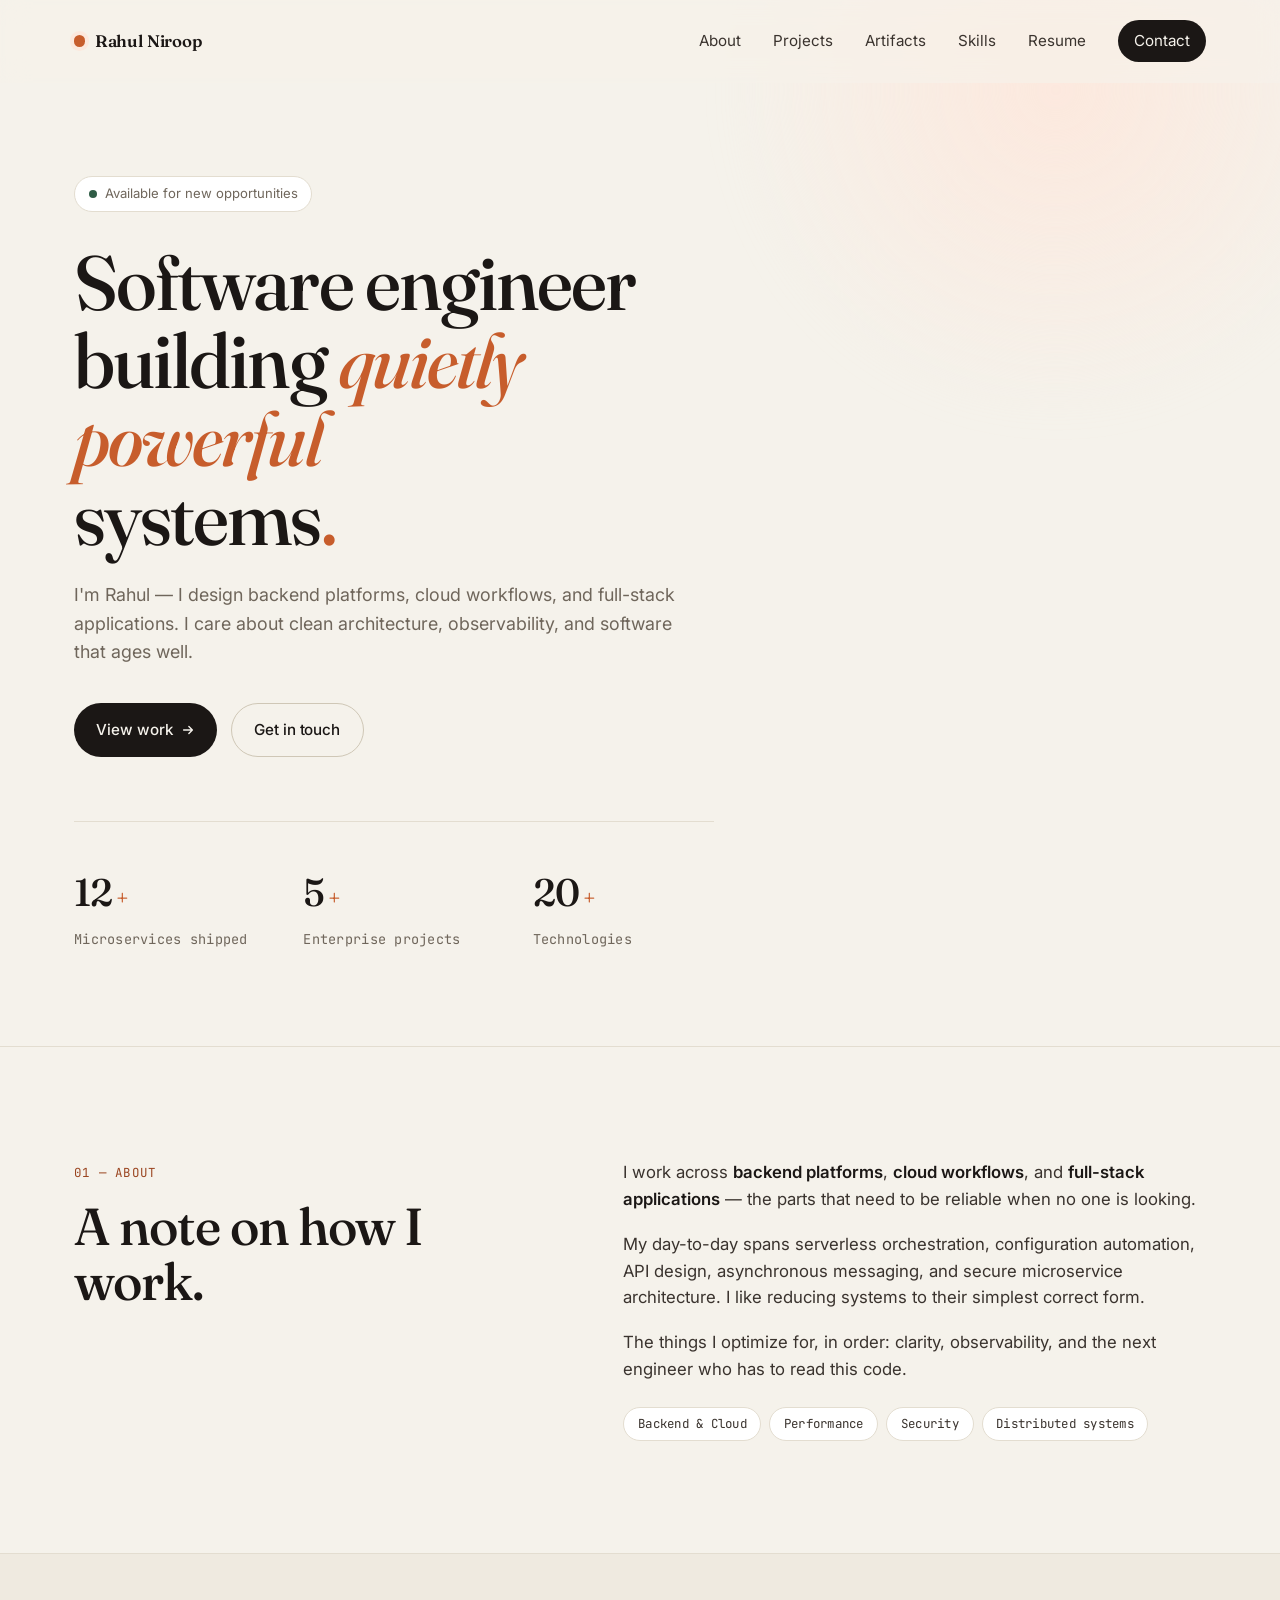
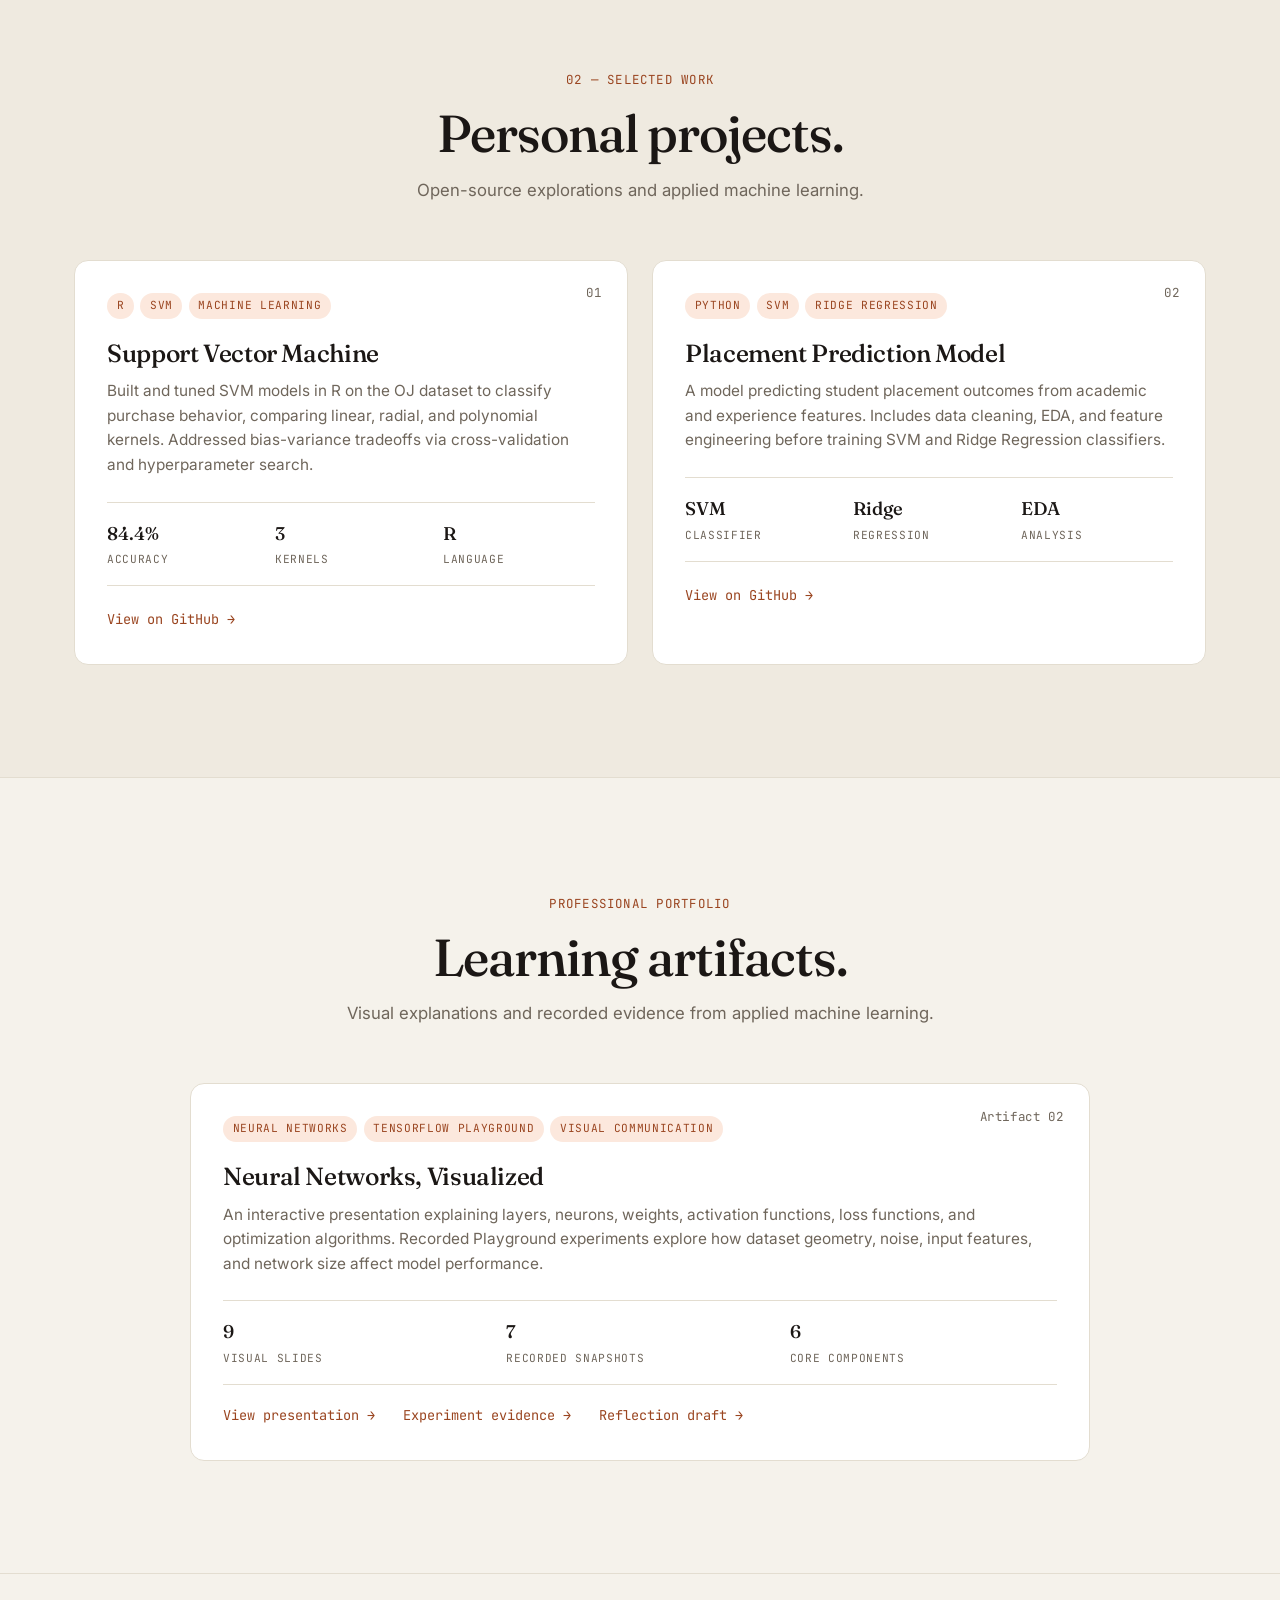
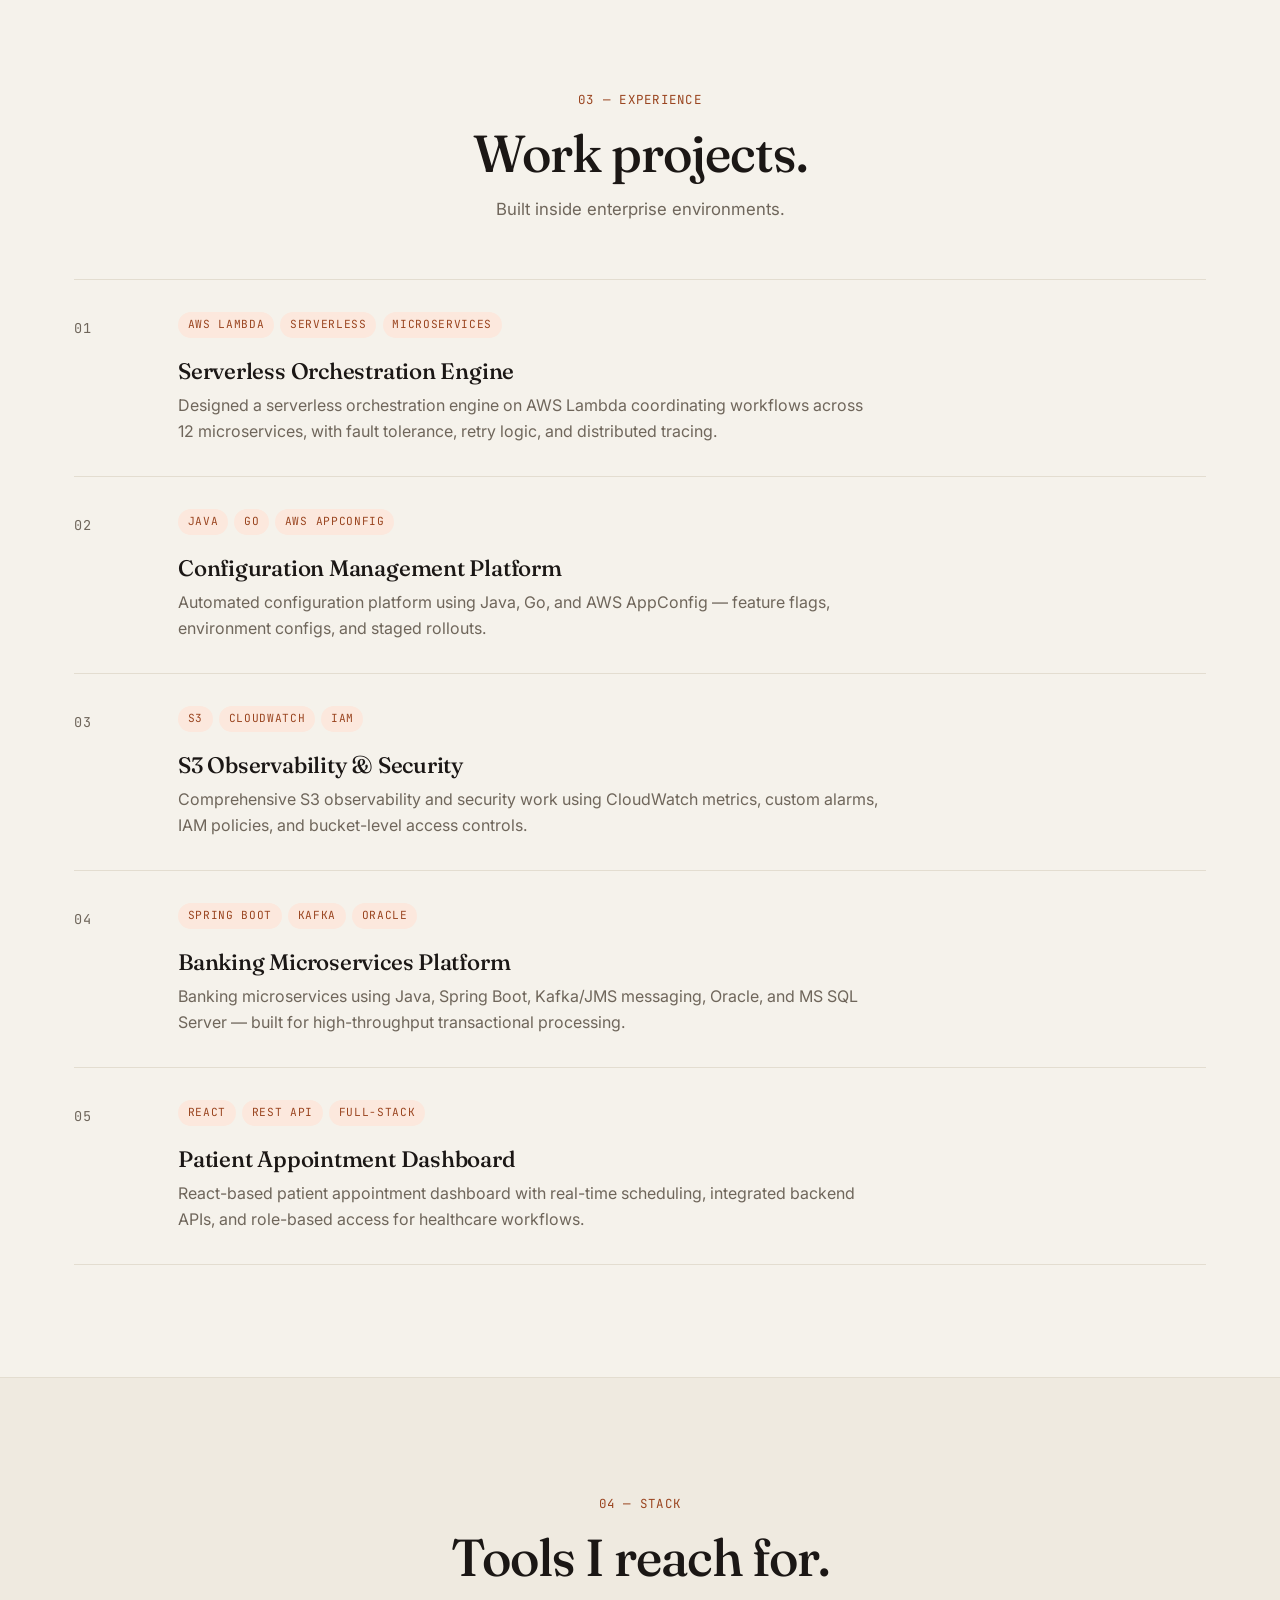
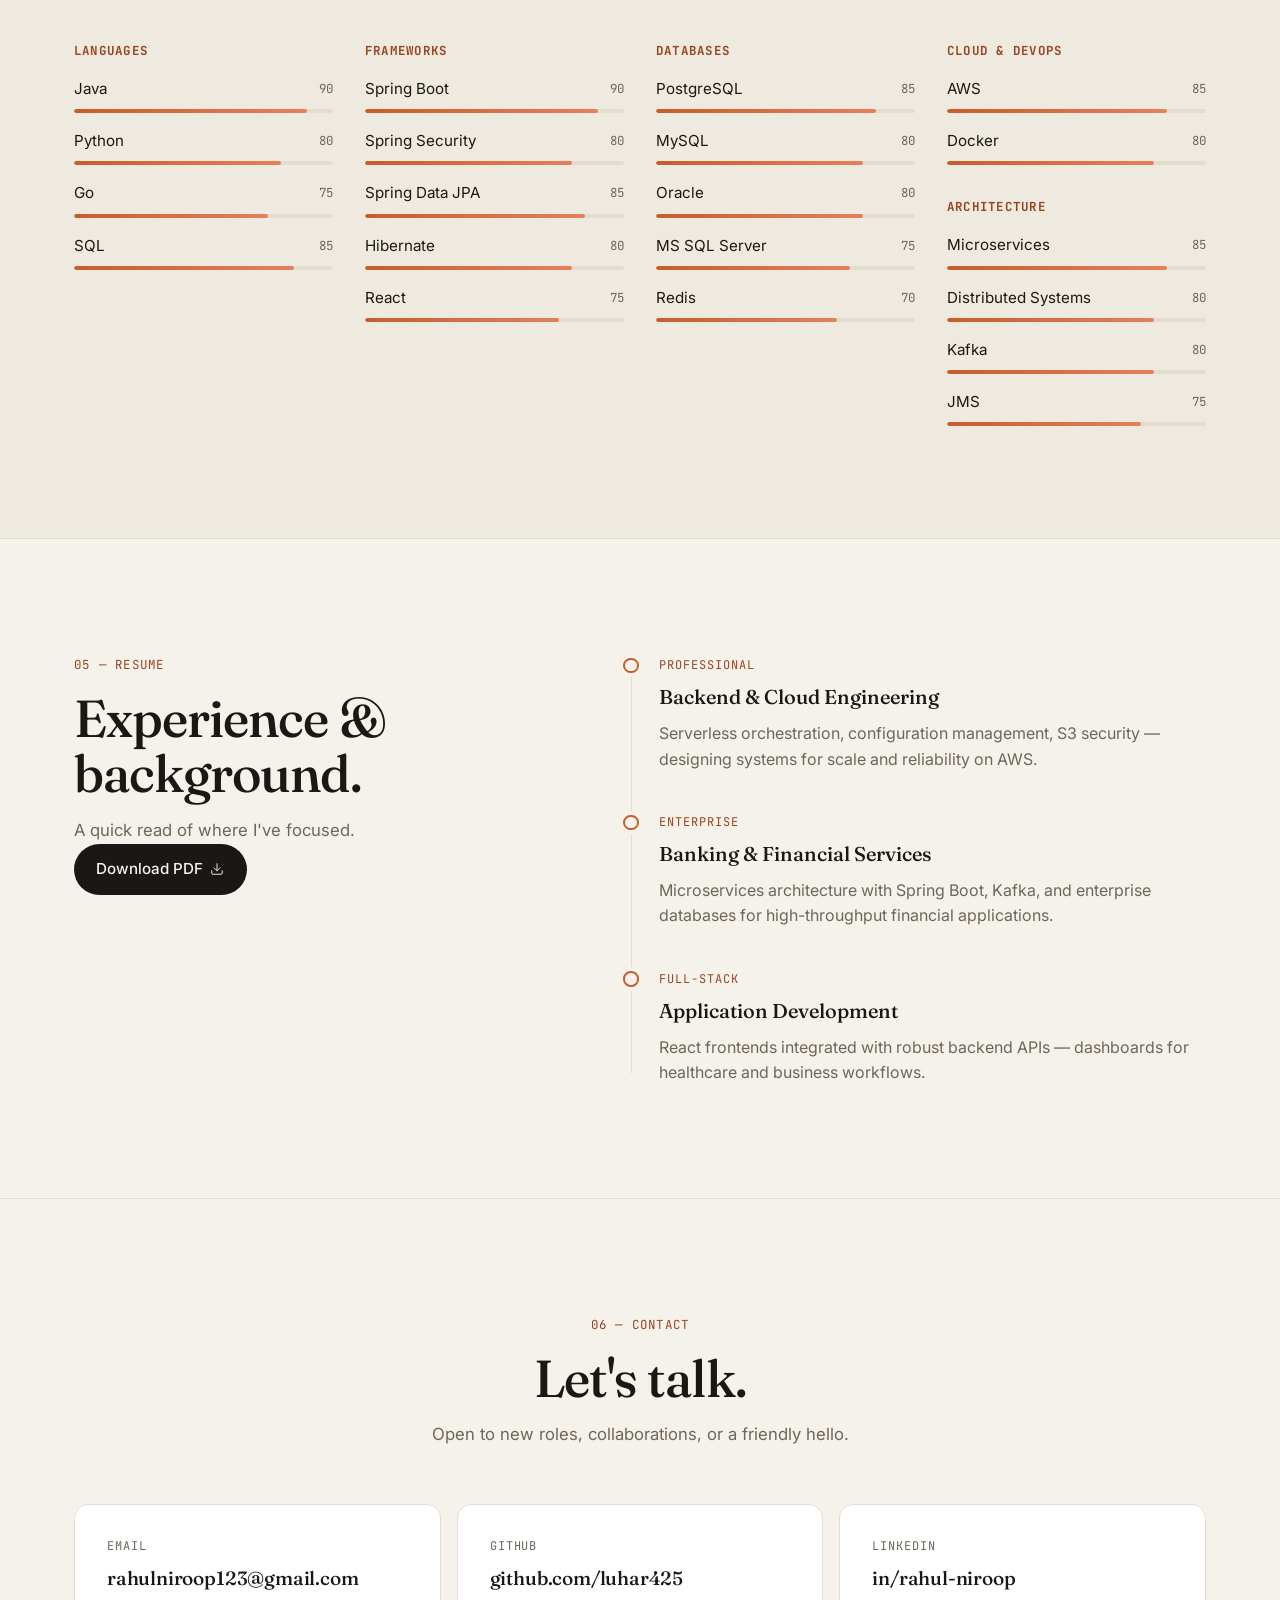
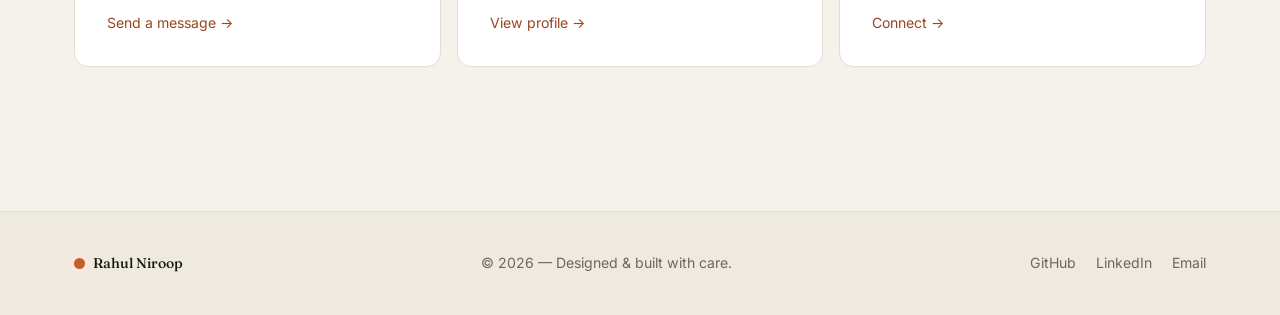
==== commit d74d9eae: "Add neural network presentation as portfolio artifact 2" ====
--- a/index.html
+++ b/index.html
@@ -23,6 +23,7 @@
       <nav class="nav__links" id="nav-links" aria-label="Primary">
         <a href="#about">About</a>
         <a href="#projects">Projects</a>
+        <a href="#artifacts">Artifacts</a>
         <a href="#skills">Skills</a>
         <a href="#resume">Resume</a>
         <a href="#contact" class="nav__cta">Contact</a>
@@ -167,6 +168,41 @@
             </a>
           </article>
         </div>
+      </div>
+    </section>
+
+    <!-- Professional portfolio learning artifacts -->
+    <section class="section" id="artifacts">
+      <div class="container">
+        <header class="section__head section__head--center reveal">
+          <span class="section__tag">Professional portfolio</span>
+          <h2 class="section__title">Learning artifacts.</h2>
+          <p class="section__lede">Visual explanations and recorded evidence from applied machine learning.</p>
+        </header>
+
+        <article class="card reveal artifact-feature">
+          <span class="card__num">Artifact 02</span>
+          <ul class="card__tags">
+            <li>Neural Networks</li><li>TensorFlow Playground</li><li>Visual Communication</li>
+          </ul>
+          <h3 class="card__title">Neural Networks, Visualized</h3>
+          <p class="card__desc">
+            An interactive presentation explaining layers, neurons, weights,
+            activation functions, loss functions, and optimization algorithms.
+            Recorded Playground experiments explore how dataset geometry,
+            noise, input features, and network size affect model performance.
+          </p>
+          <dl class="card__metrics">
+            <div><dt>9</dt><dd>Visual slides</dd></div>
+            <div><dt>7</dt><dd>Recorded snapshots</dd></div>
+            <div><dt>6</dt><dd>Core components</dd></div>
+          </dl>
+          <div class="artifact-feature__links">
+            <a class="card__link" href="artifacts/neural-networks/#presentation-1">View presentation →</a>
+            <a class="card__link" href="artifacts/neural-networks/#evidence">Experiment evidence →</a>
+            <a class="card__link" href="artifacts/neural-networks/#reflection">Reflection draft →</a>
+          </div>
+        </article>
       </div>
     </section>
 
--- a/styles.css
+++ b/styles.css
@@ -371,6 +371,9 @@
 }
 
 /* -- Project cards ------------------------------------------ */
+.artifact-feature { max-width: 900px; margin-inline: auto; }
+.artifact-feature__links { display: flex; flex-wrap: wrap; gap: 1rem 1.75rem; }
+
 .cards {
   display: grid;
   grid-template-columns: repeat(2, 1fr);
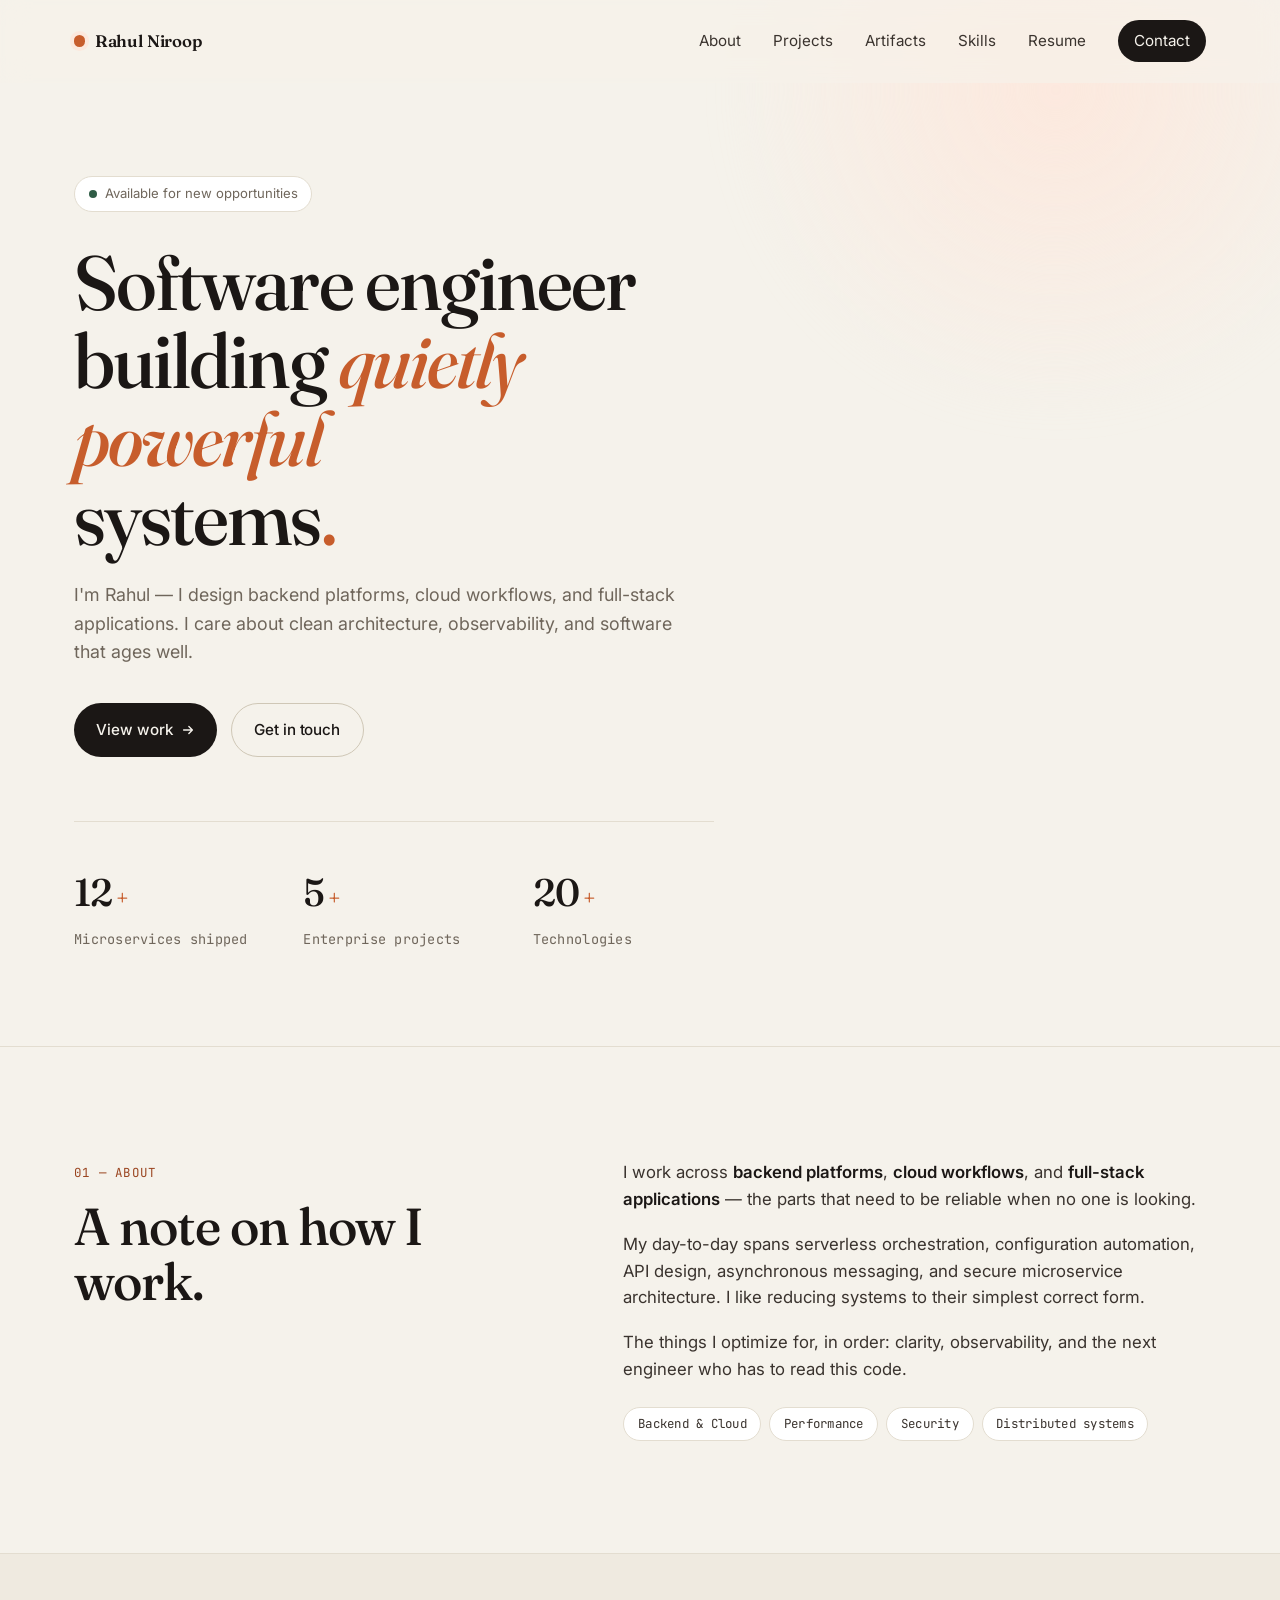
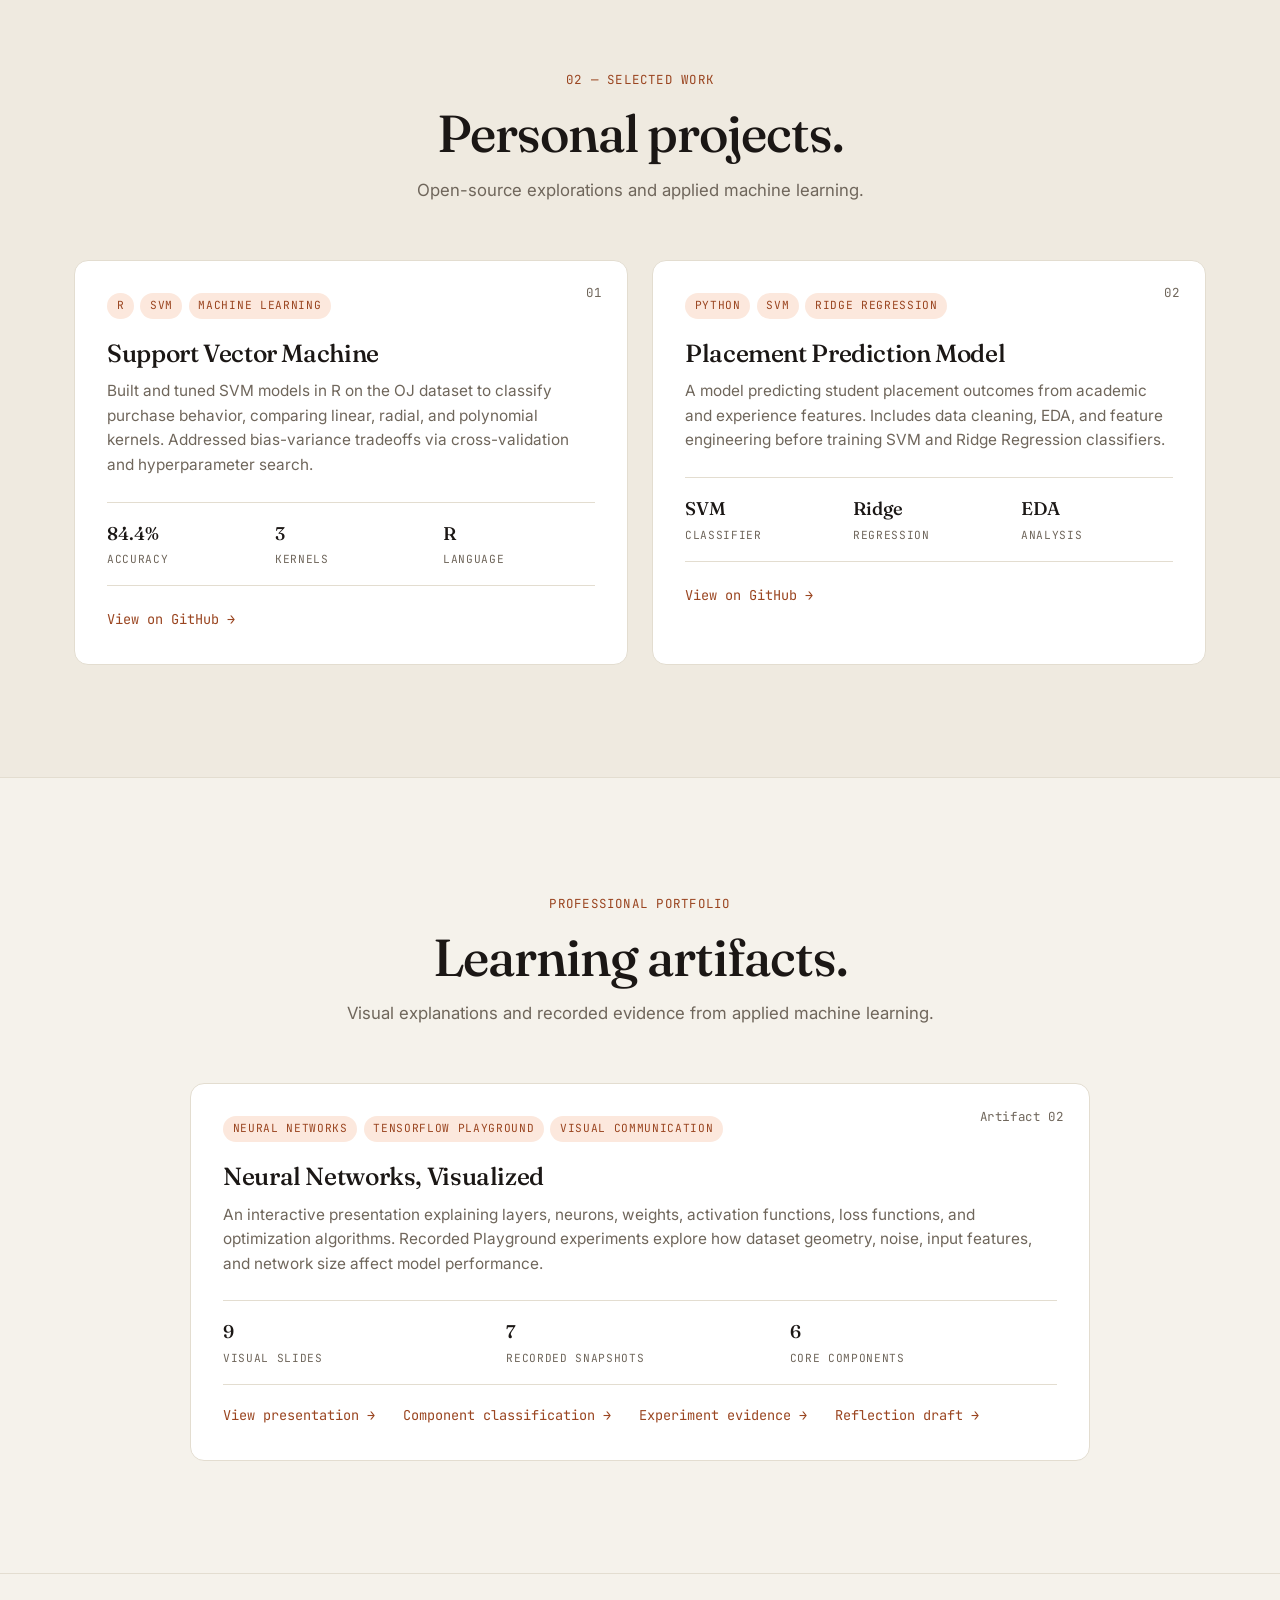
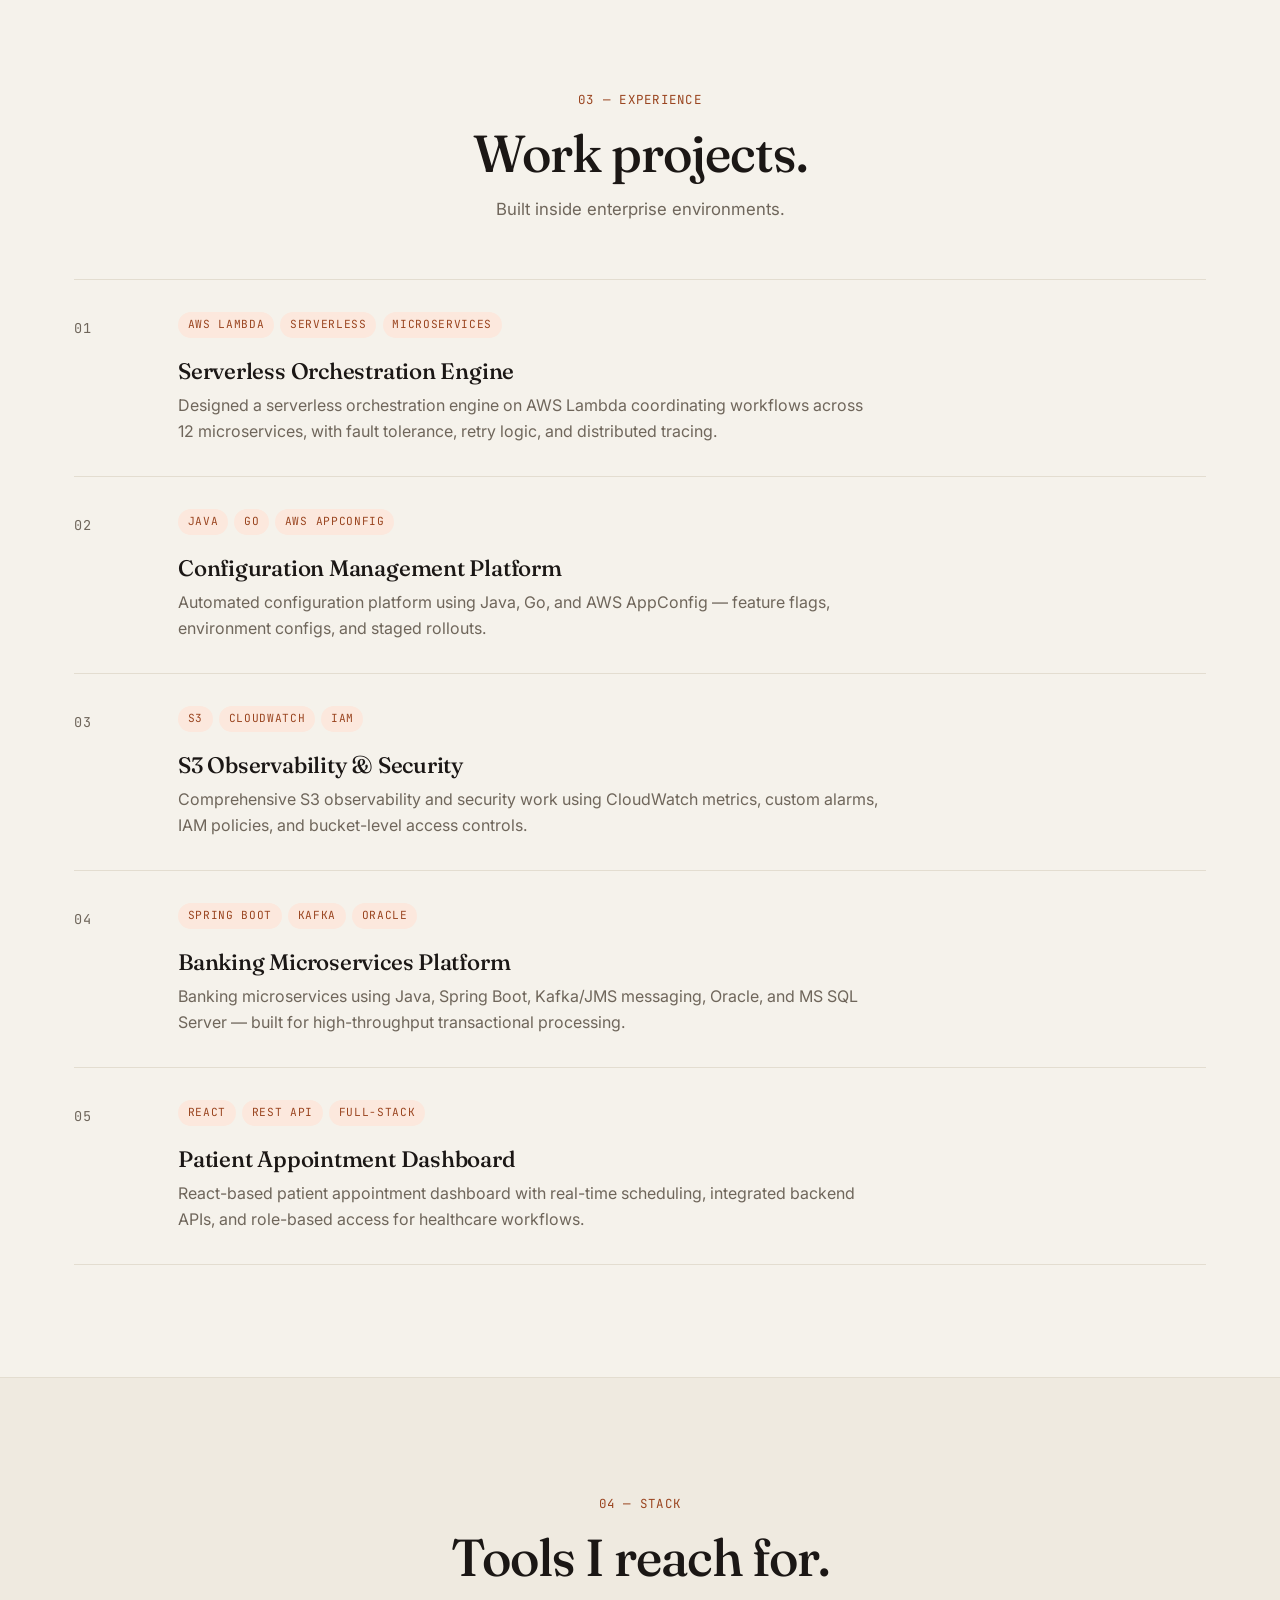
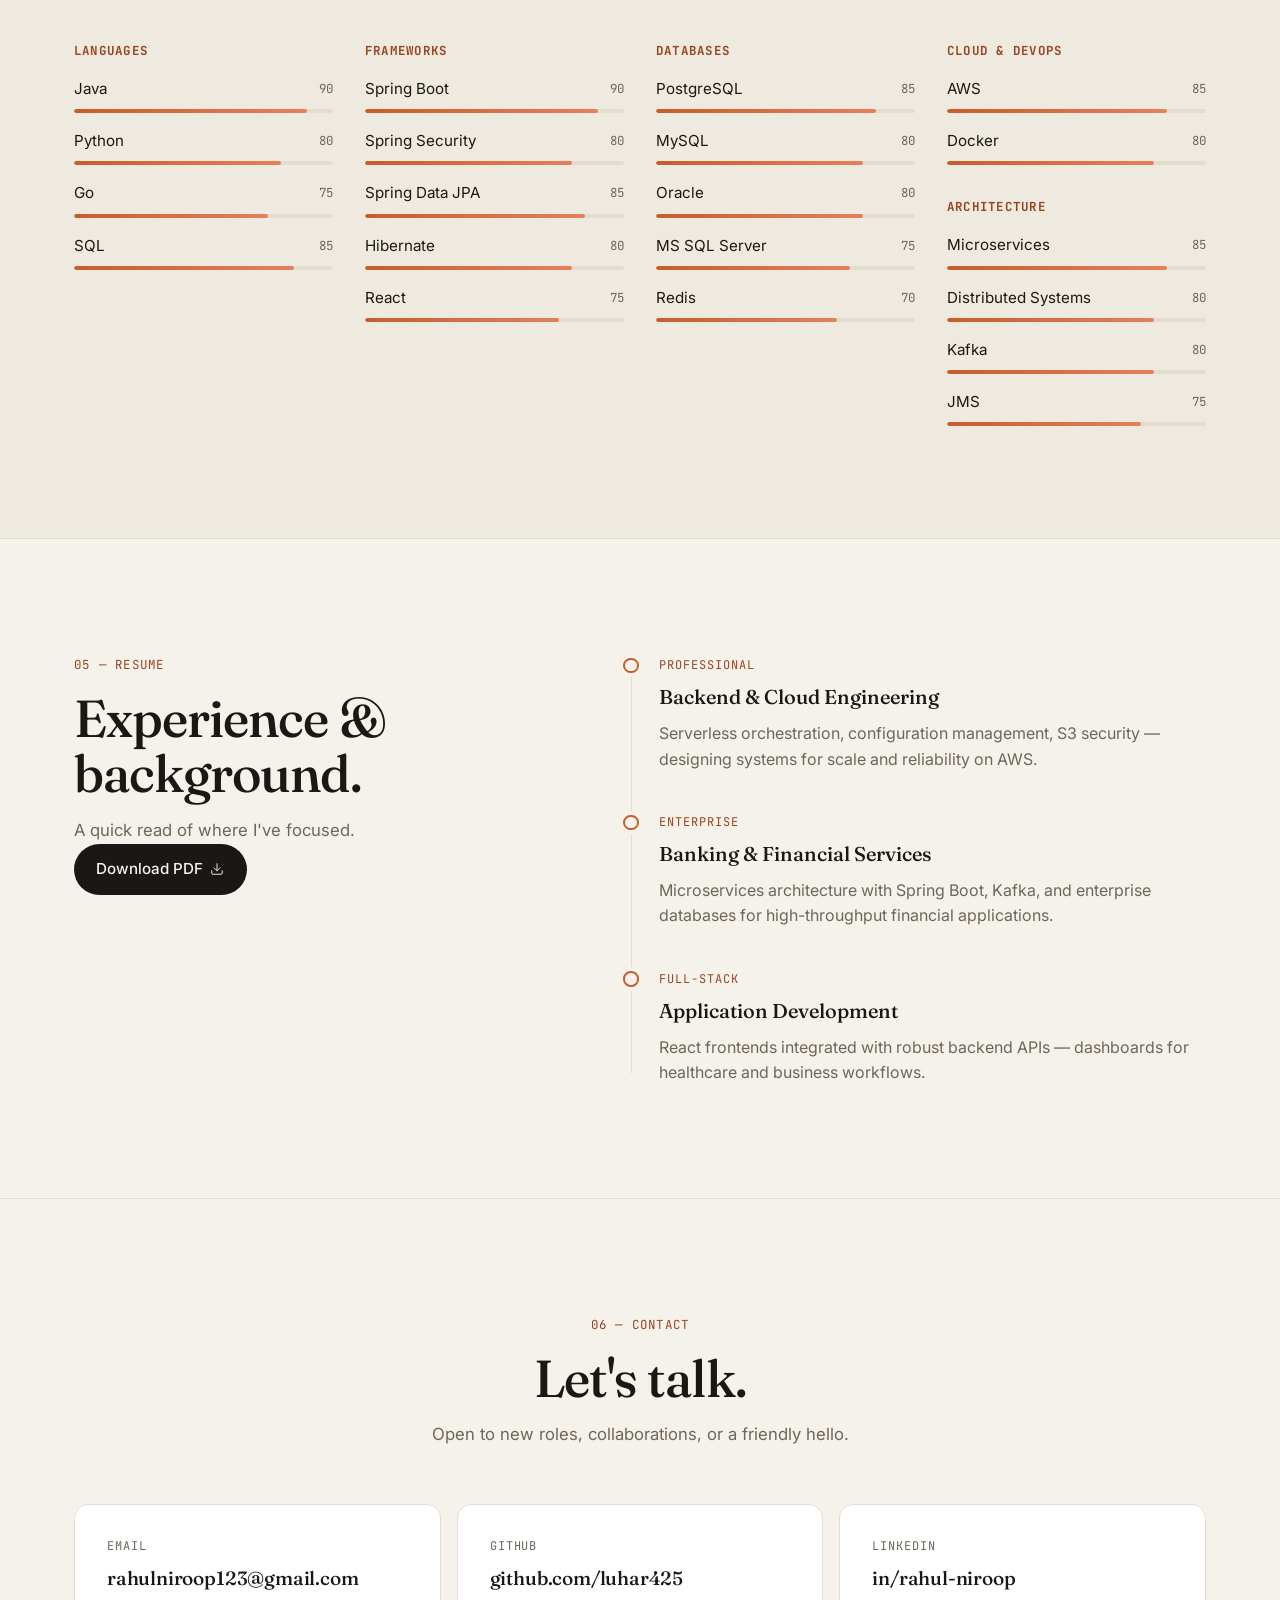
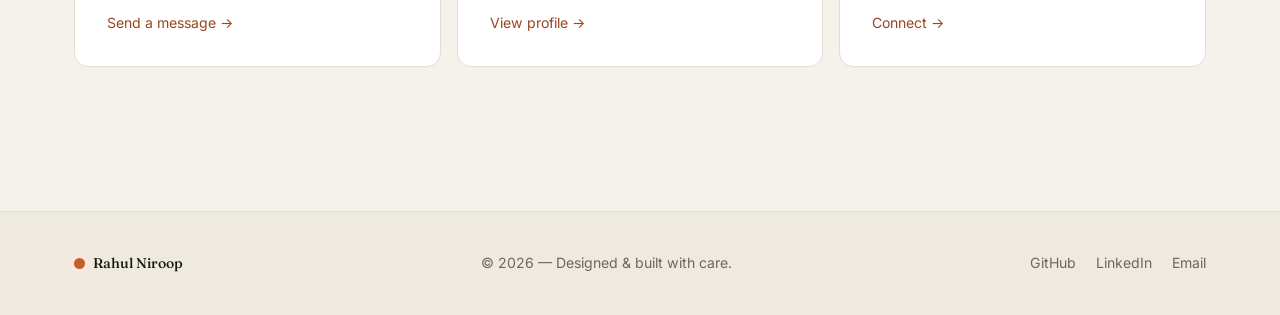
==== commit 7f558c8c: "Explain component classification and strengthen artifact reflection" ====
--- a/index.html
+++ b/index.html
@@ -199,6 +199,7 @@
           </dl>
           <div class="artifact-feature__links">
             <a class="card__link" href="artifacts/neural-networks/#presentation-1">View presentation →</a>
+            <a class="card__link" href="artifacts/neural-networks/#components">Component classification →</a>
             <a class="card__link" href="artifacts/neural-networks/#evidence">Experiment evidence →</a>
             <a class="card__link" href="artifacts/neural-networks/#reflection">Reflection draft →</a>
           </div>
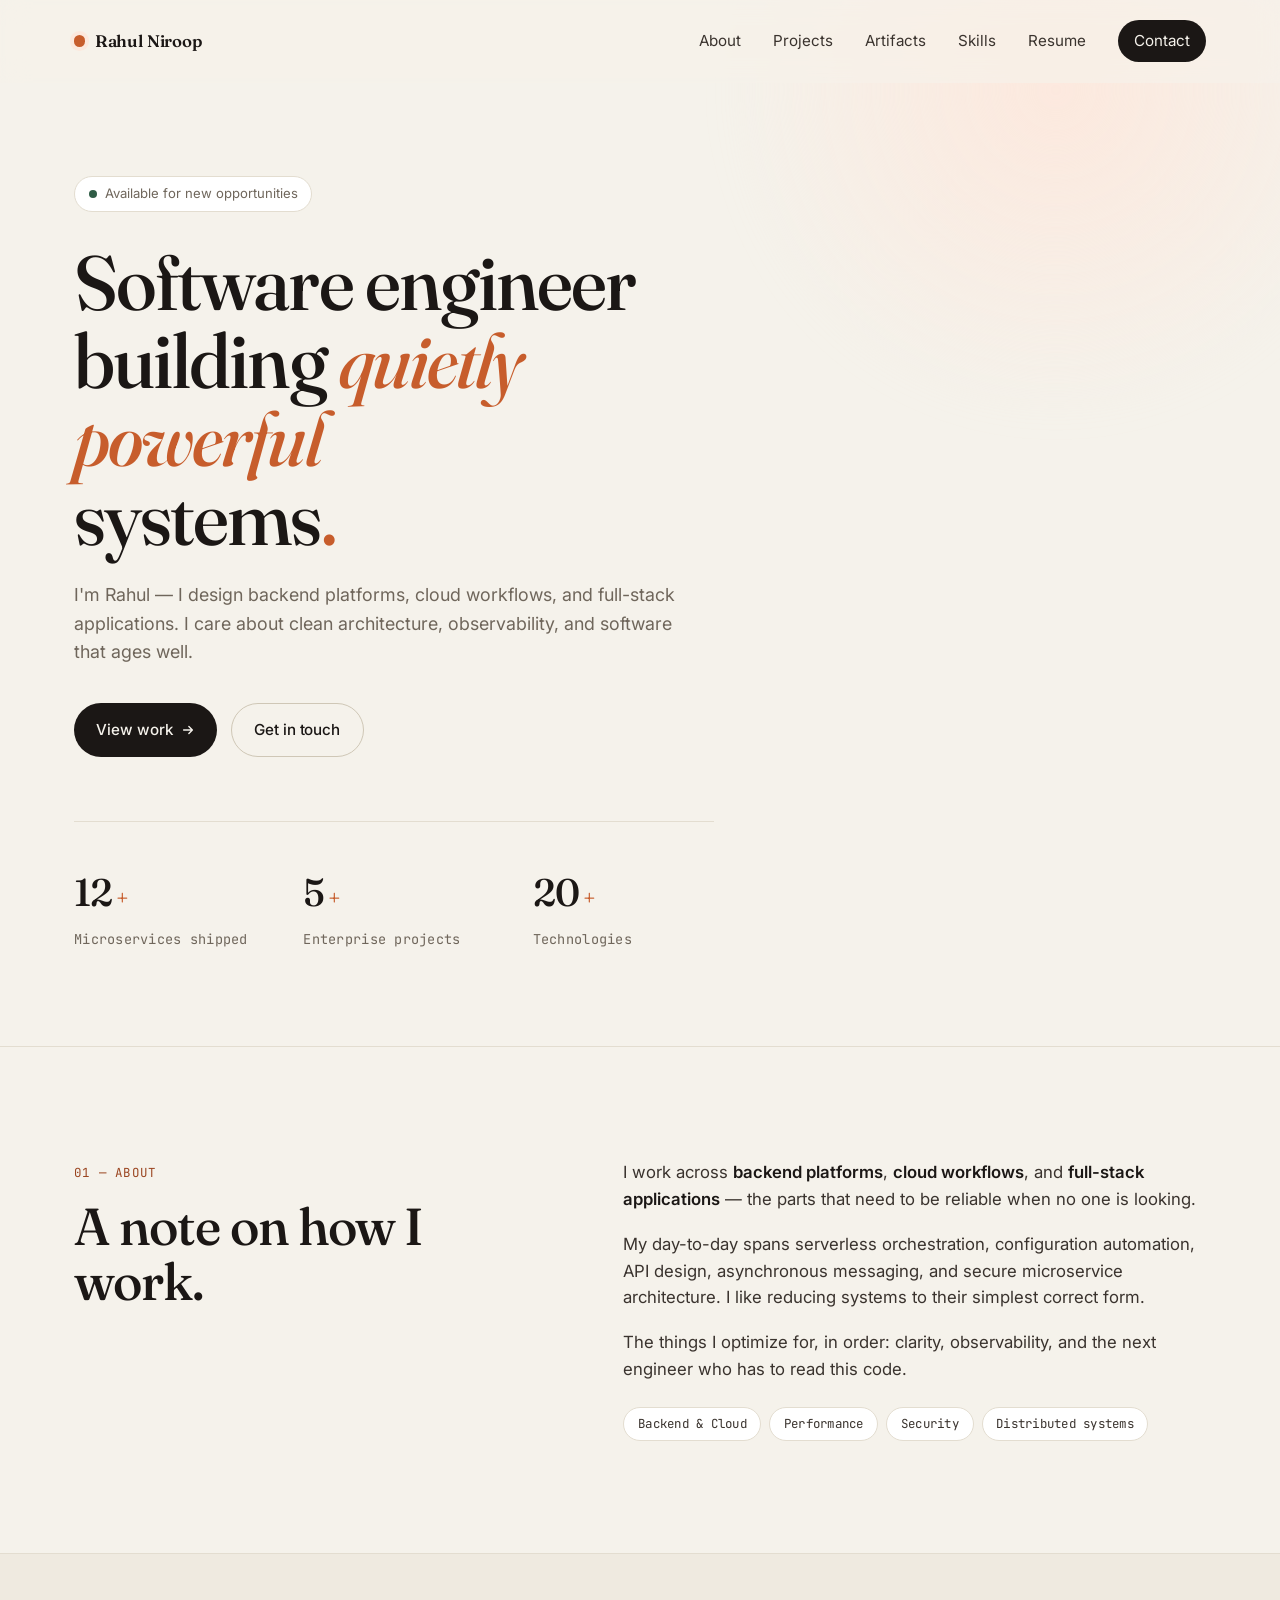
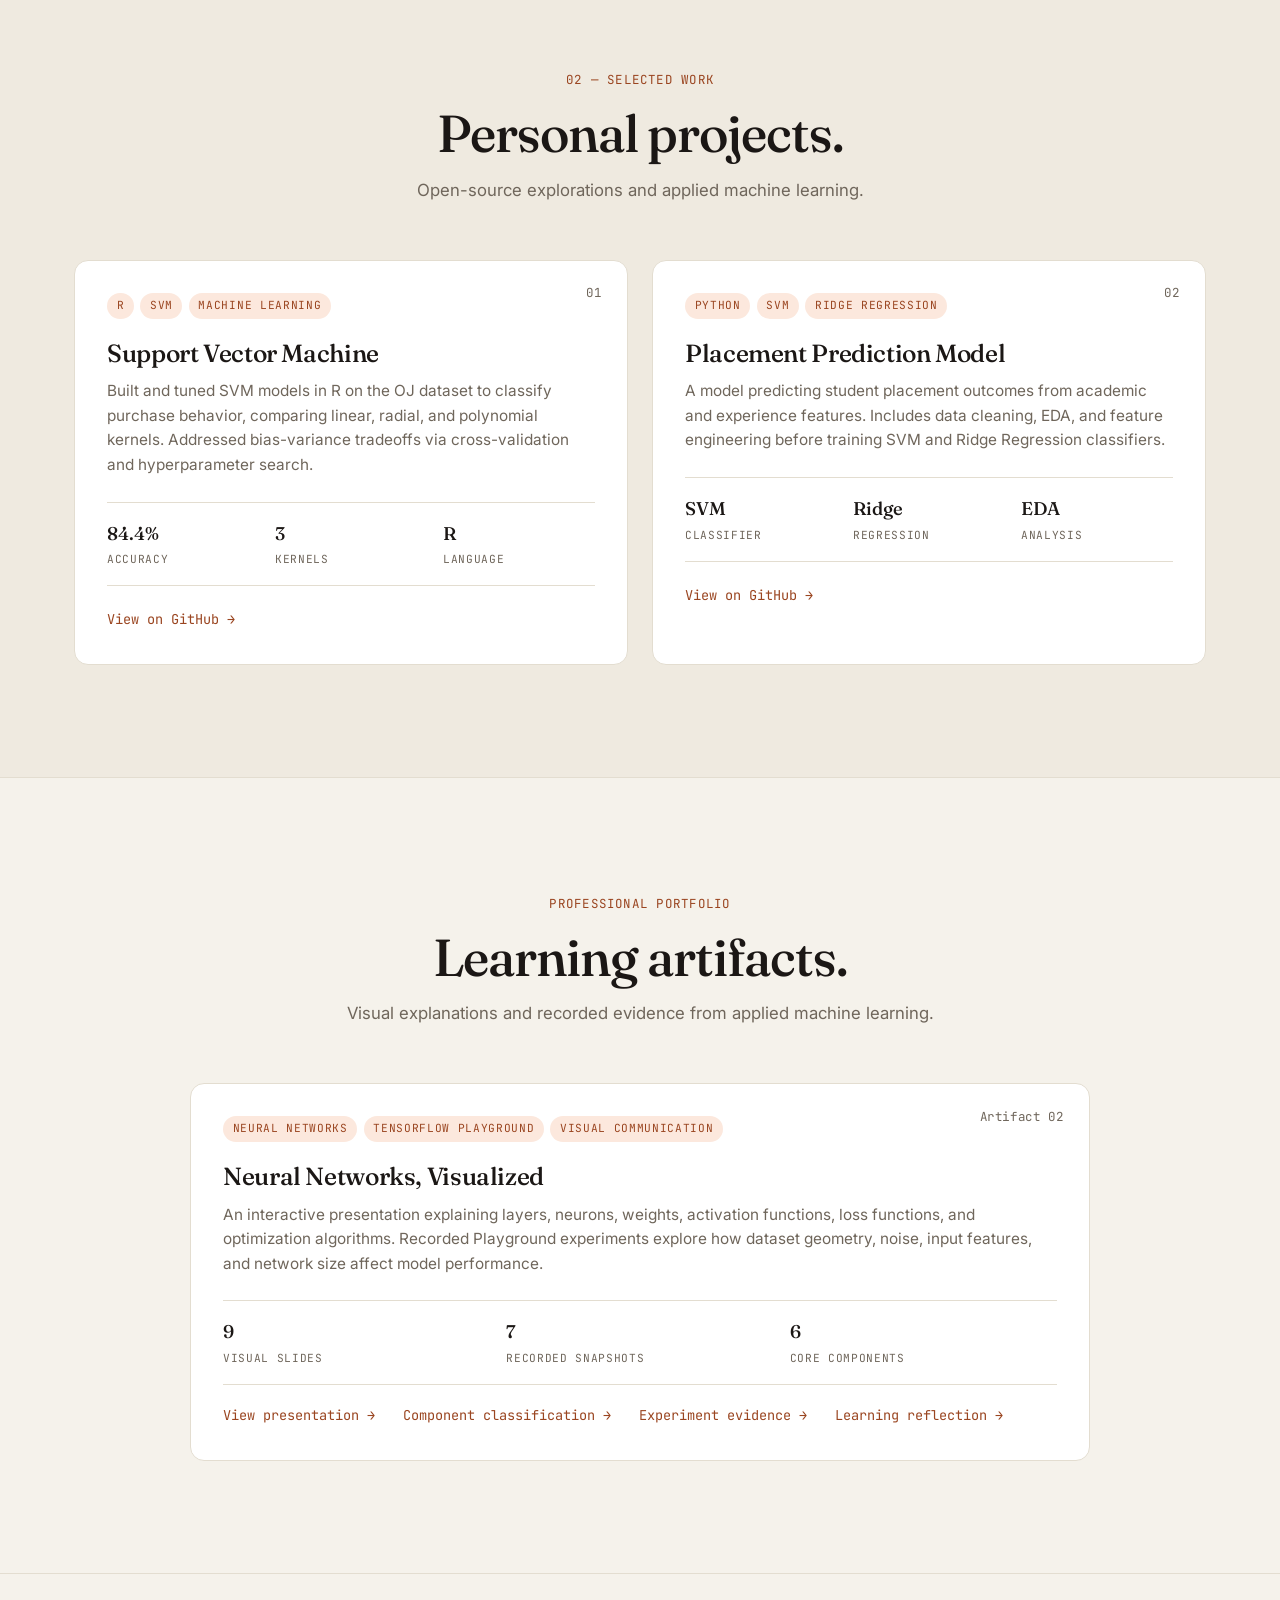
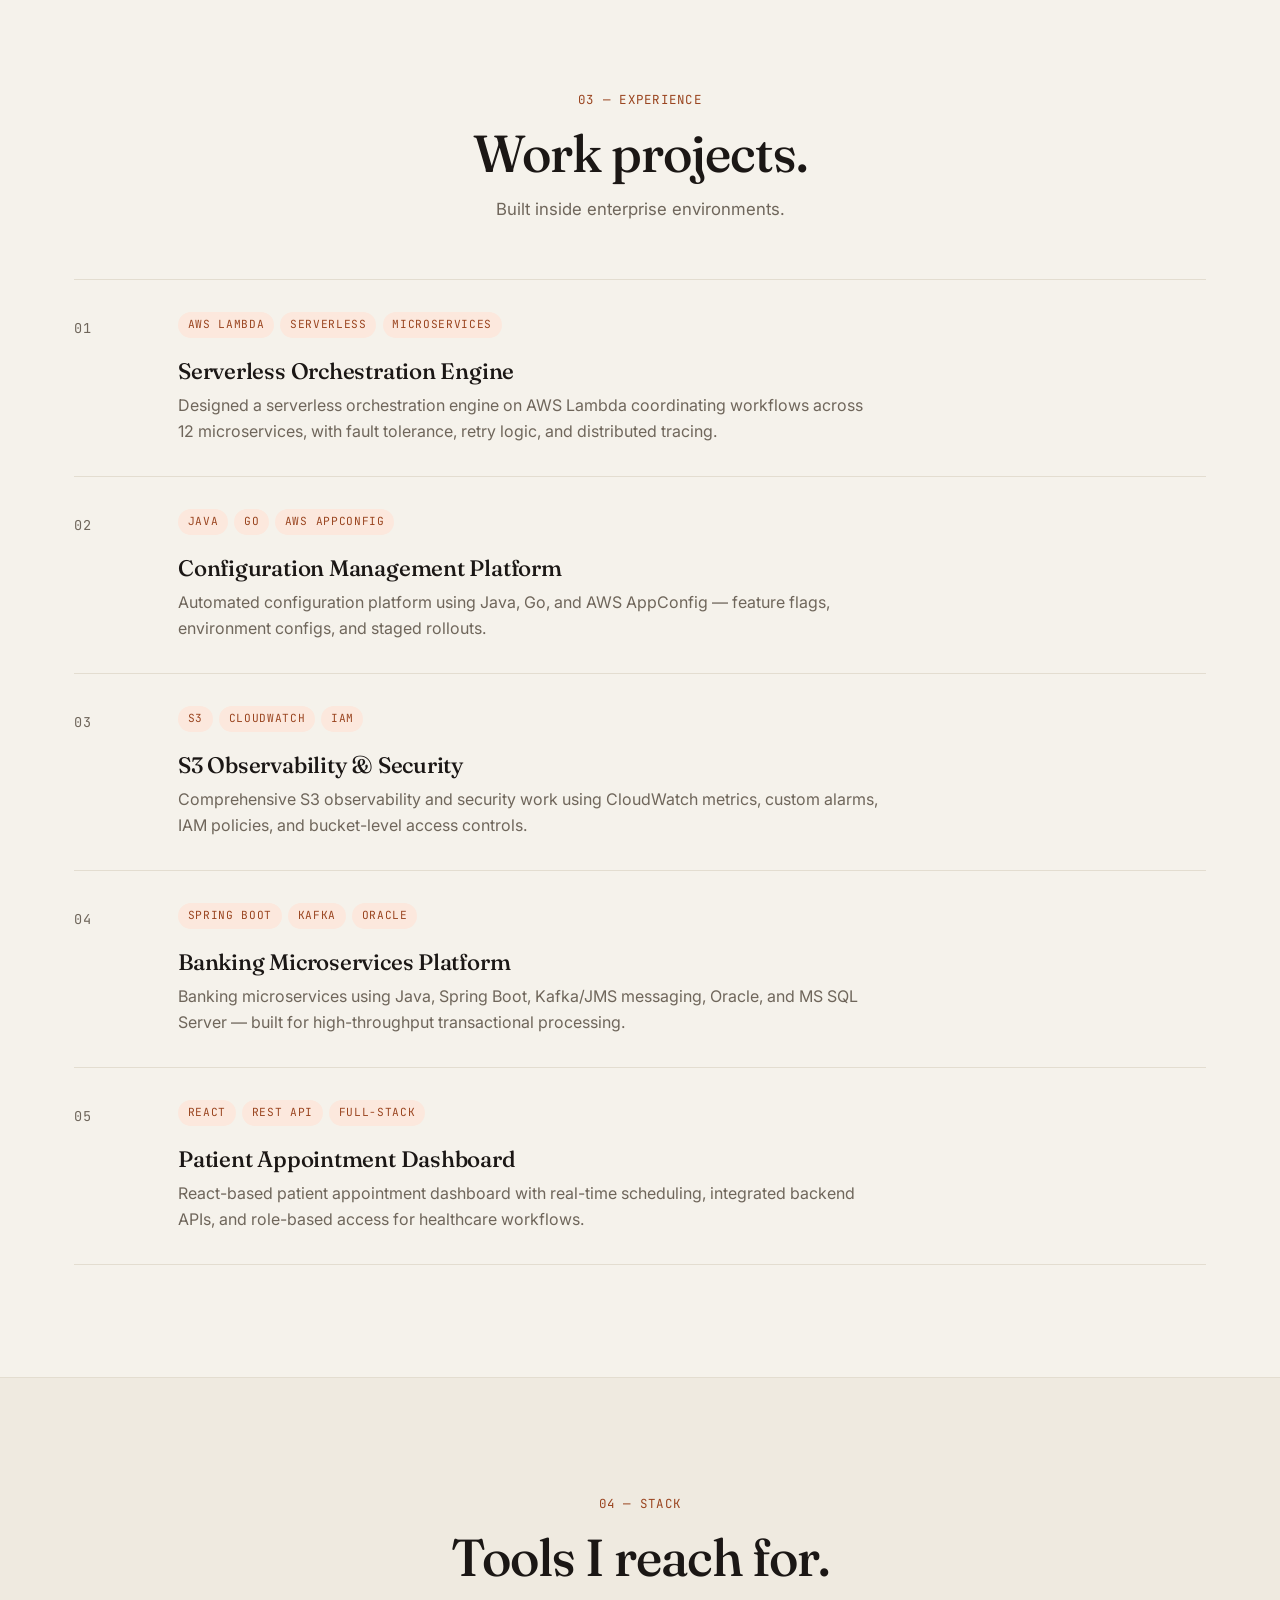
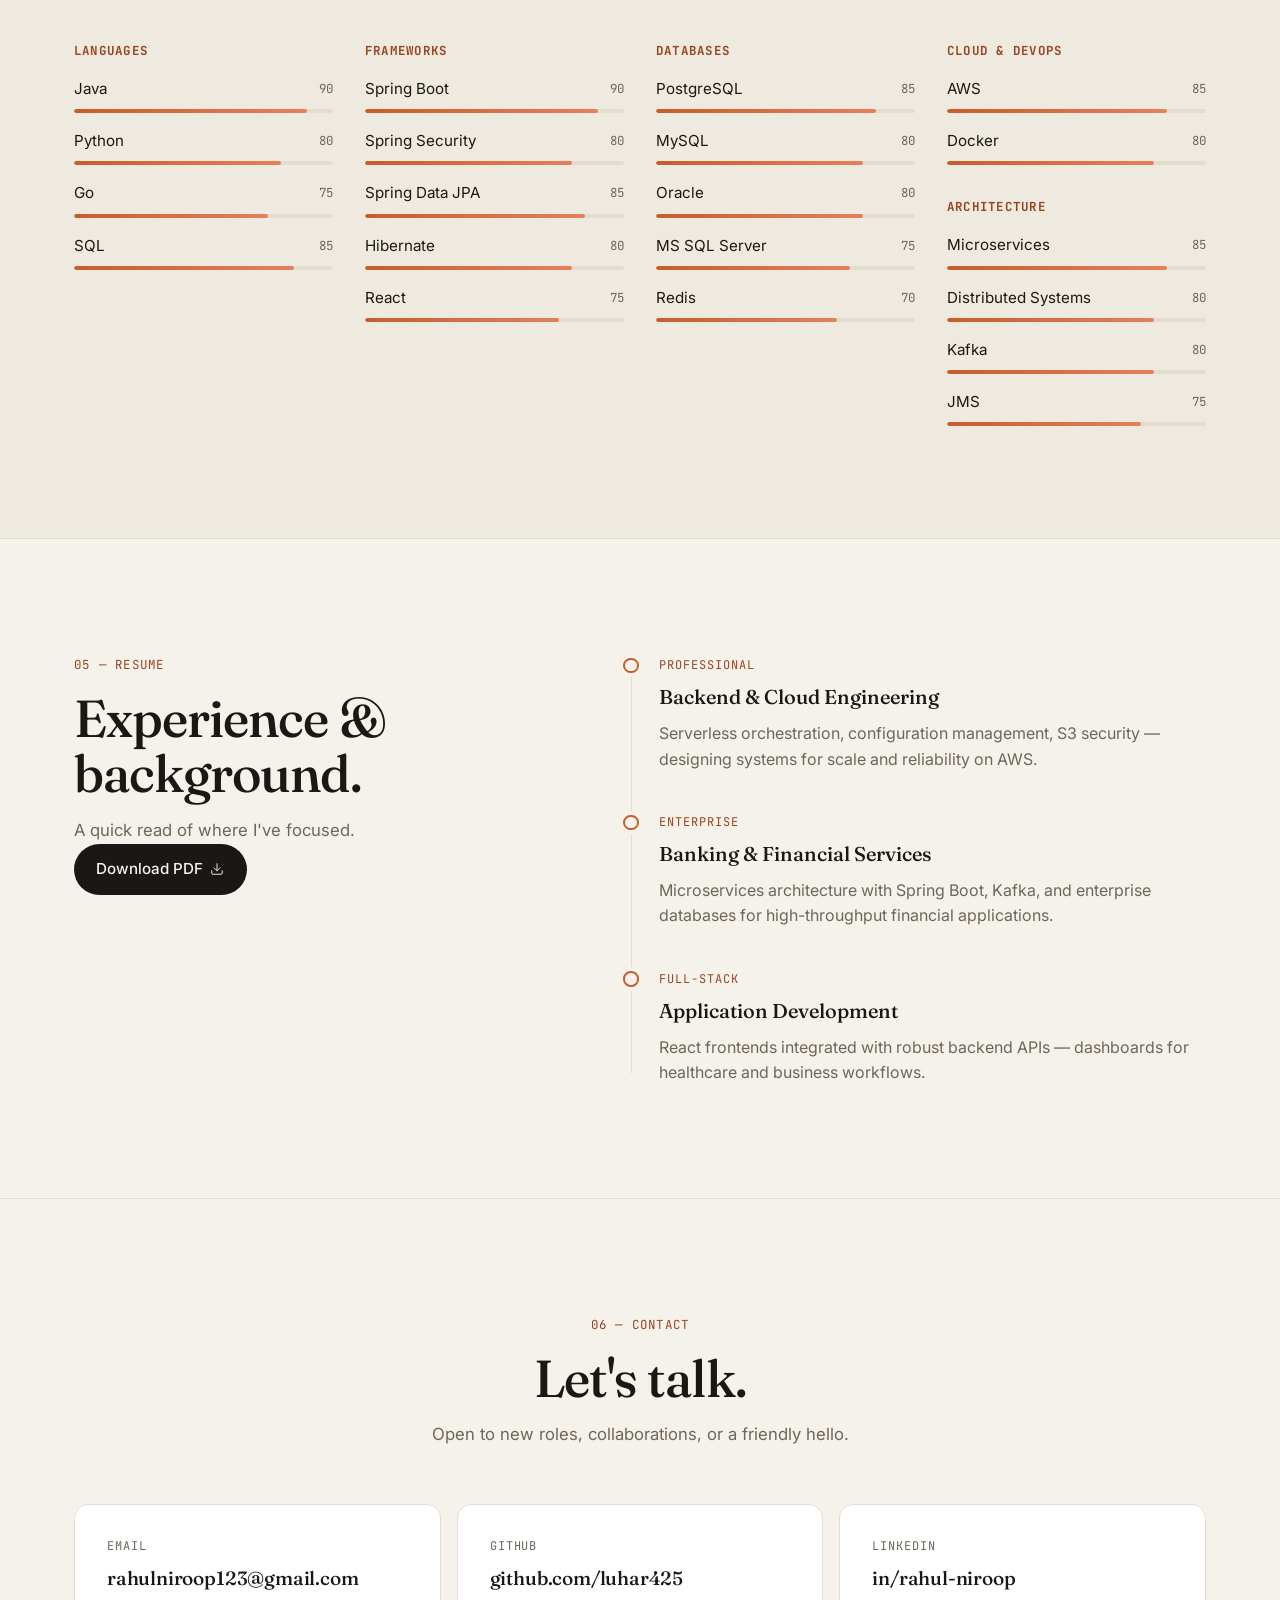
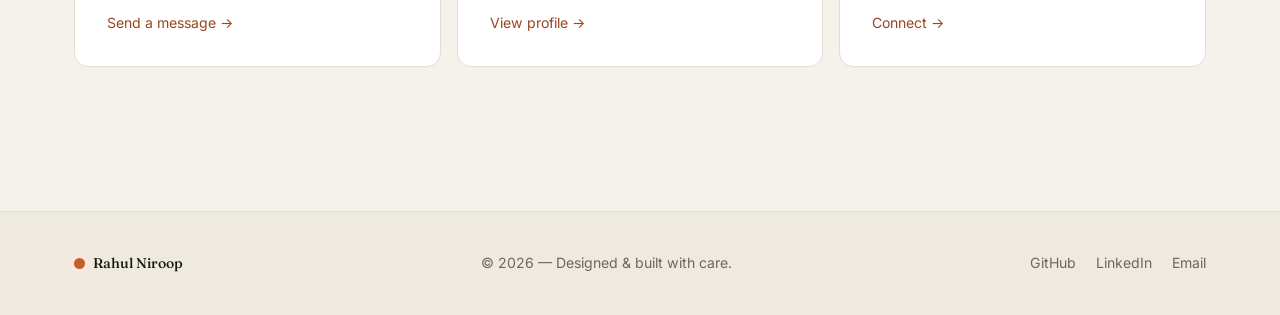
==== commit 1b8a787a: "Finalize neural network artifact reflection and references" ====
--- a/index.html
+++ b/index.html
@@ -201,7 +201,7 @@
             <a class="card__link" href="artifacts/neural-networks/#presentation-1">View presentation →</a>
             <a class="card__link" href="artifacts/neural-networks/#components">Component classification →</a>
             <a class="card__link" href="artifacts/neural-networks/#evidence">Experiment evidence →</a>
-            <a class="card__link" href="artifacts/neural-networks/#reflection">Reflection draft →</a>
+            <a class="card__link" href="artifacts/neural-networks/#reflection">Learning reflection →</a>
           </div>
         </article>
       </div>
